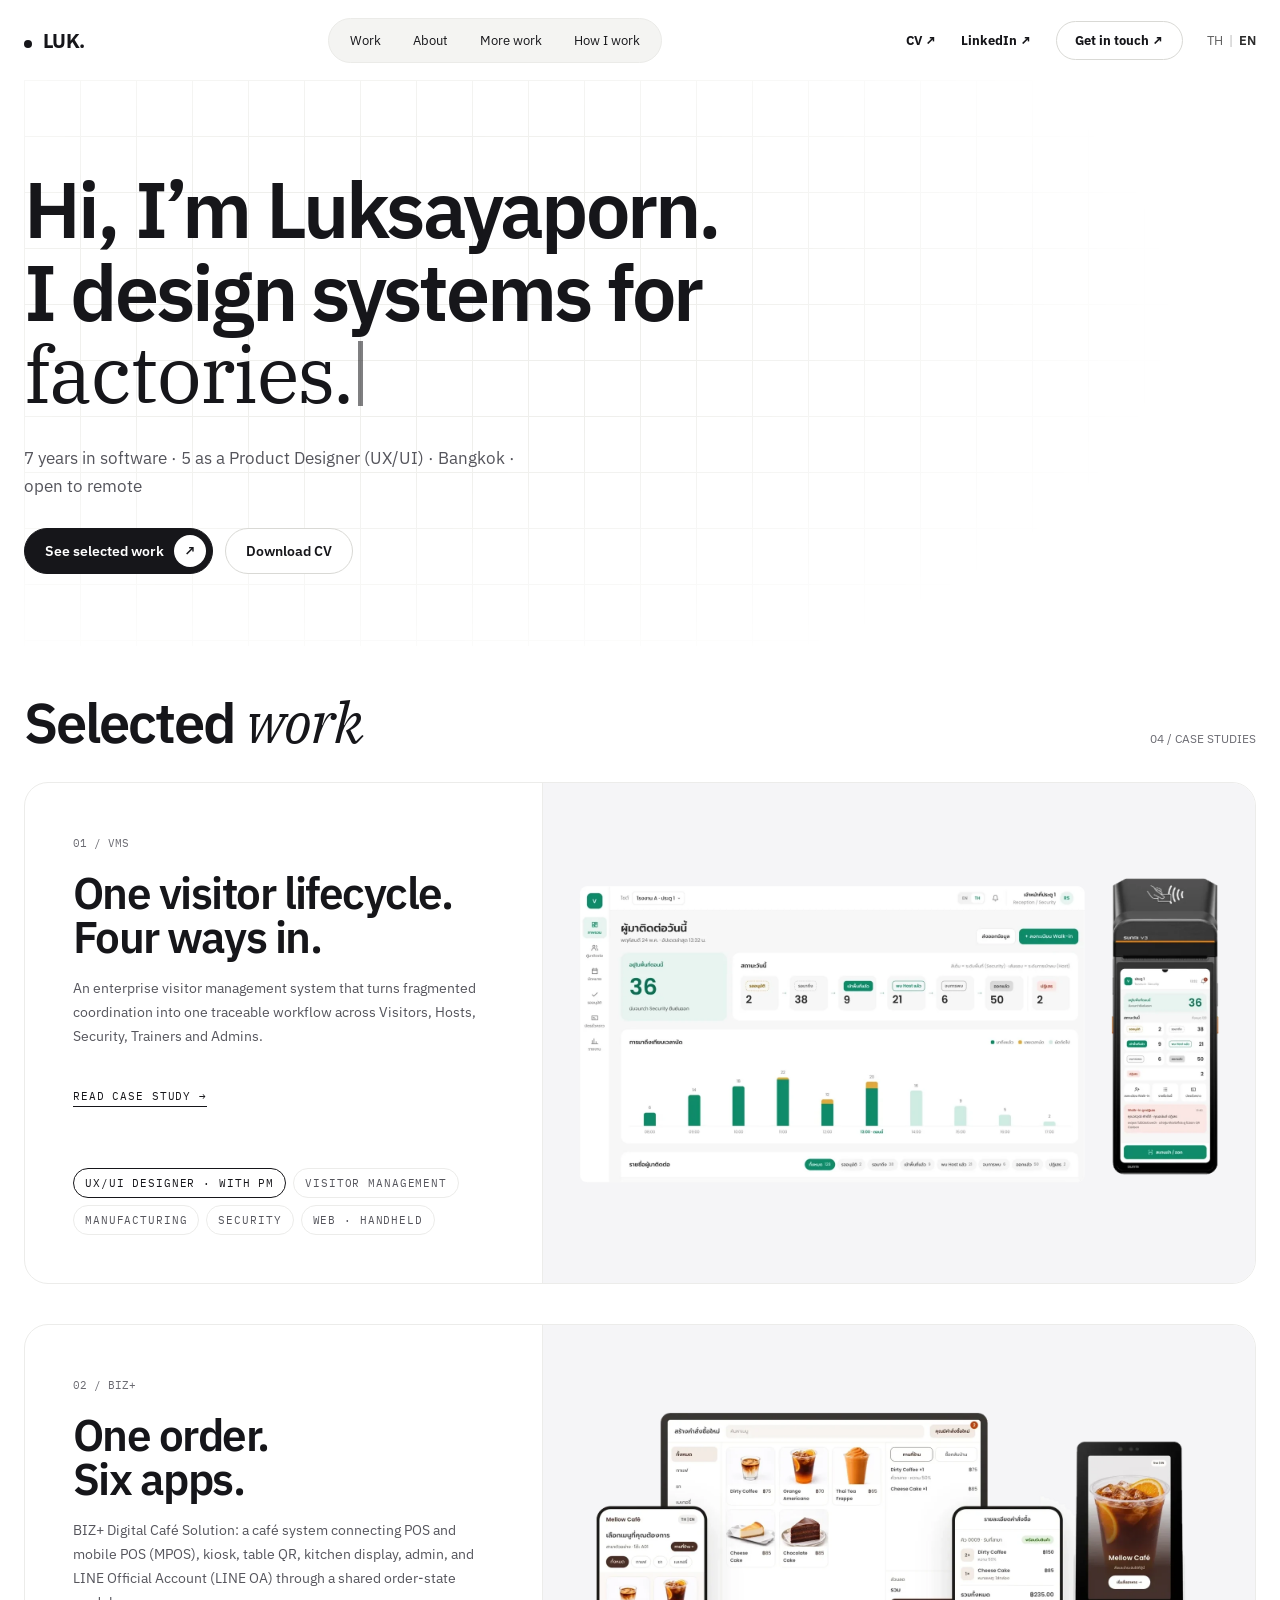
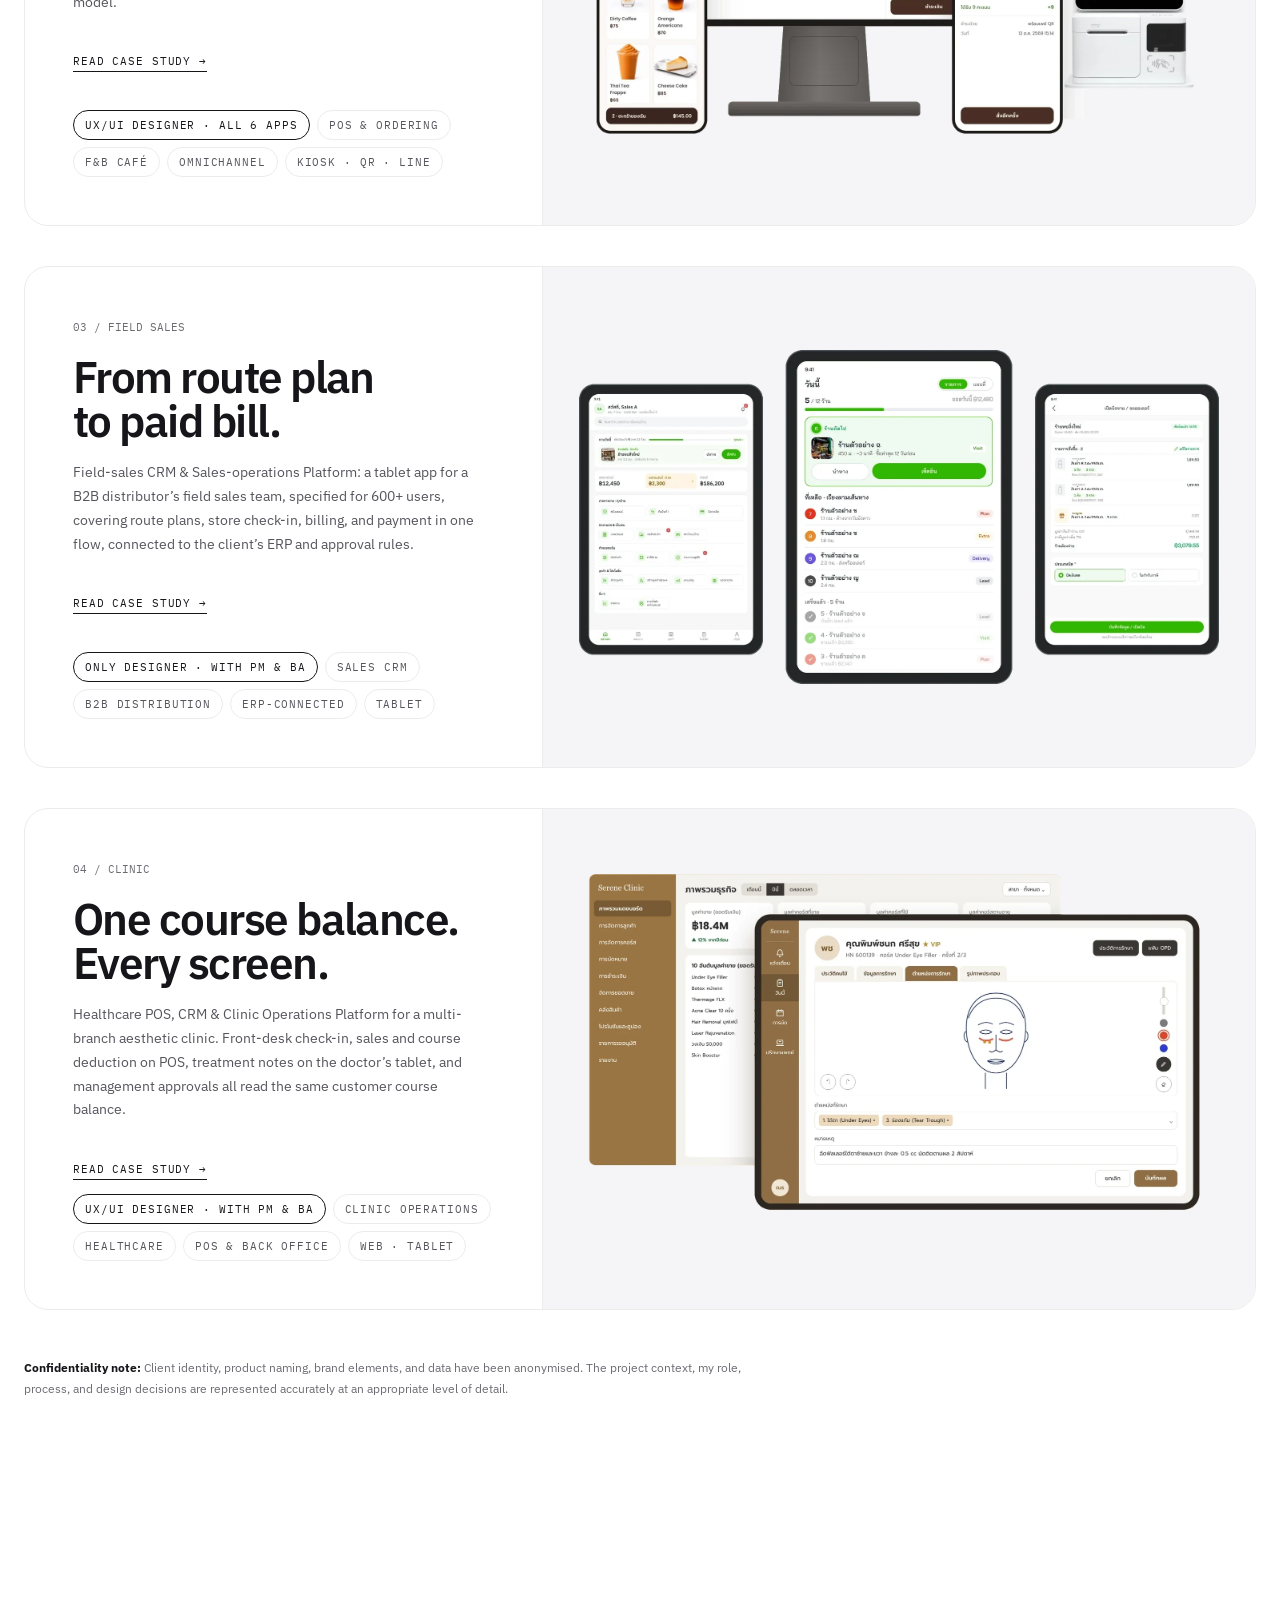
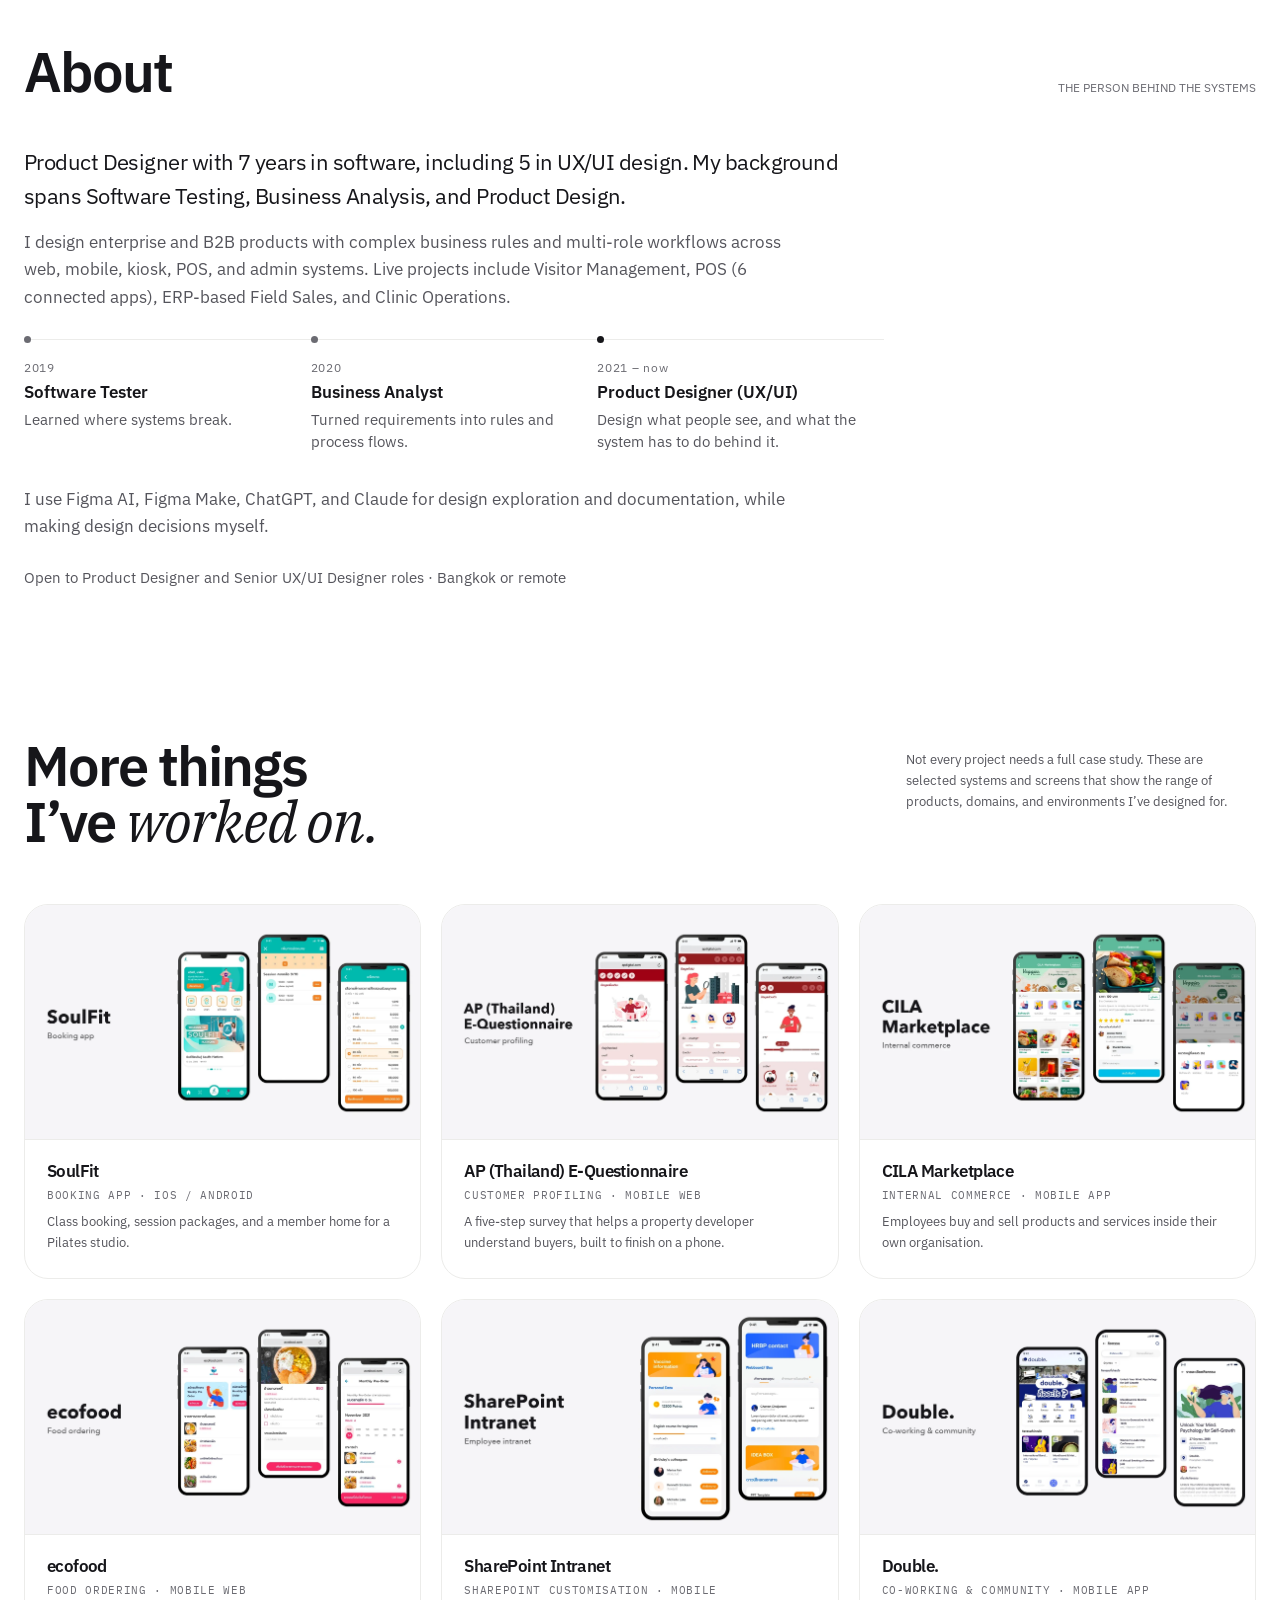
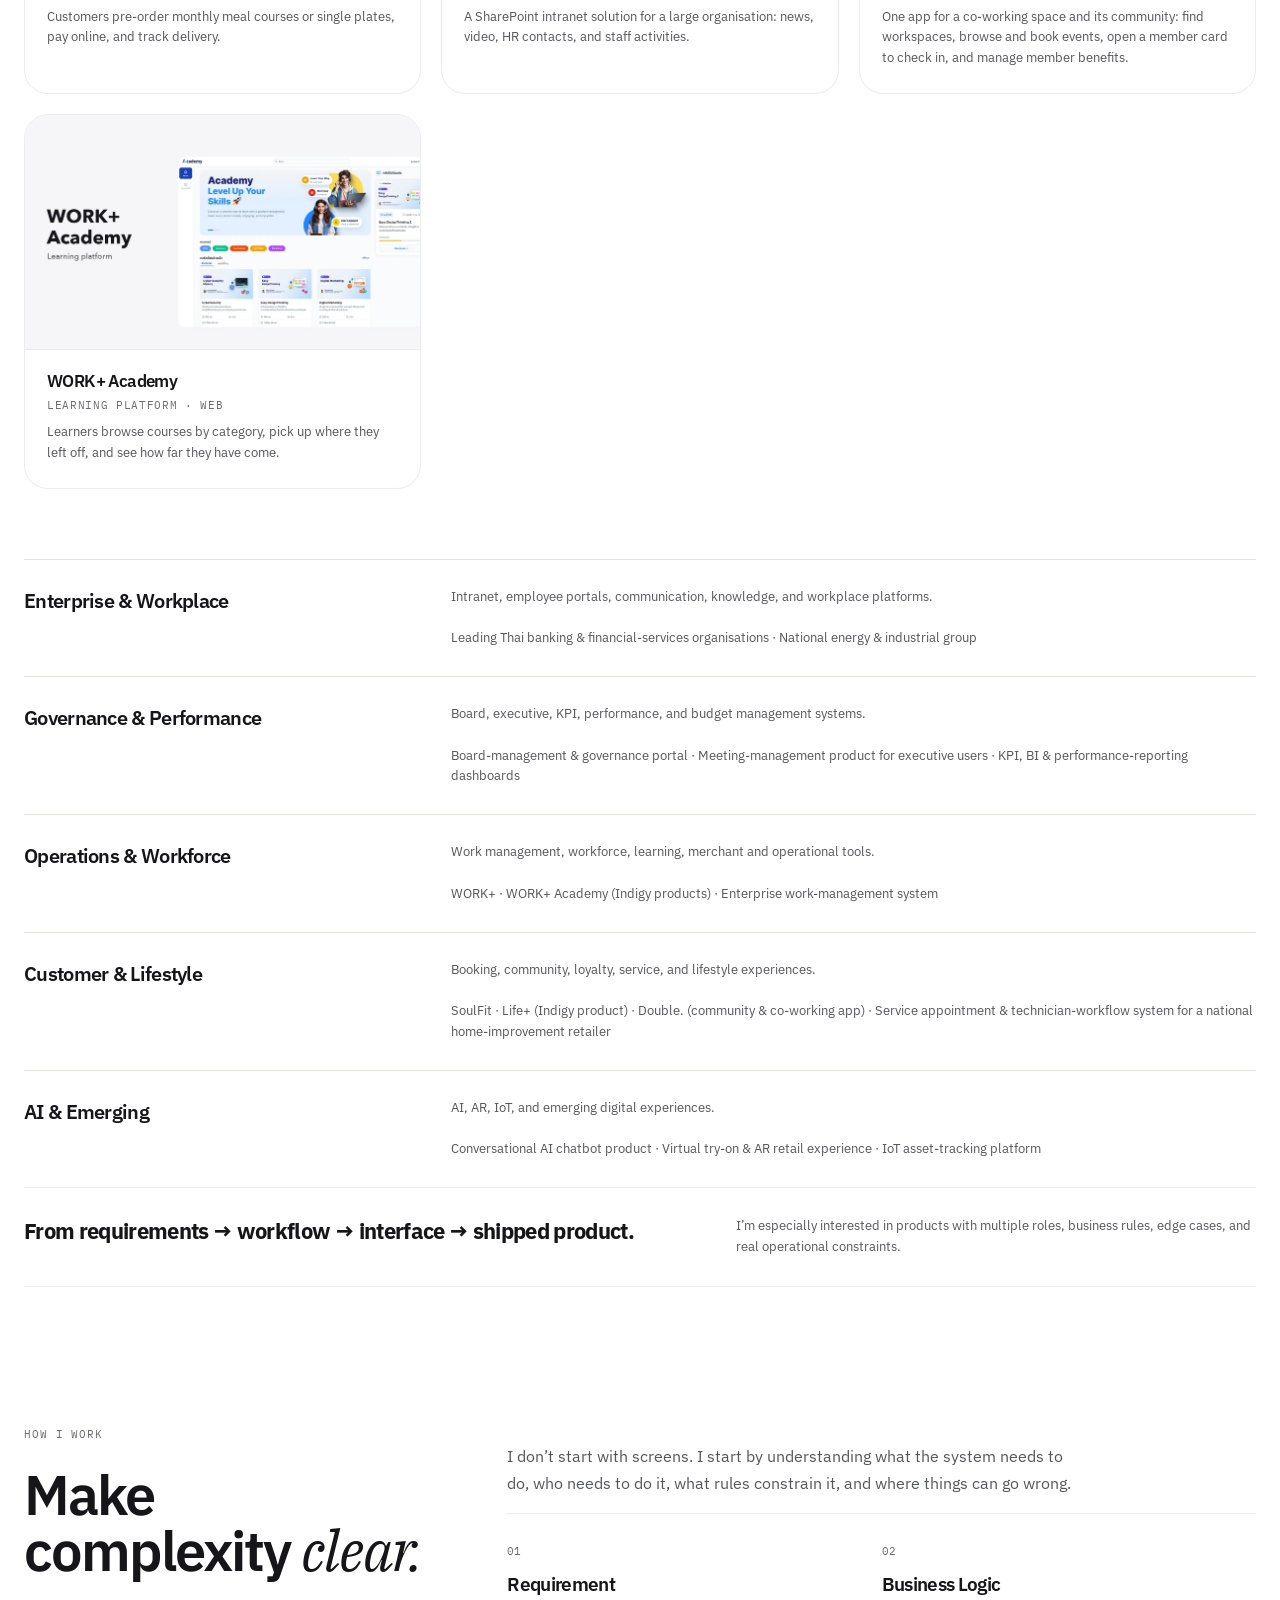
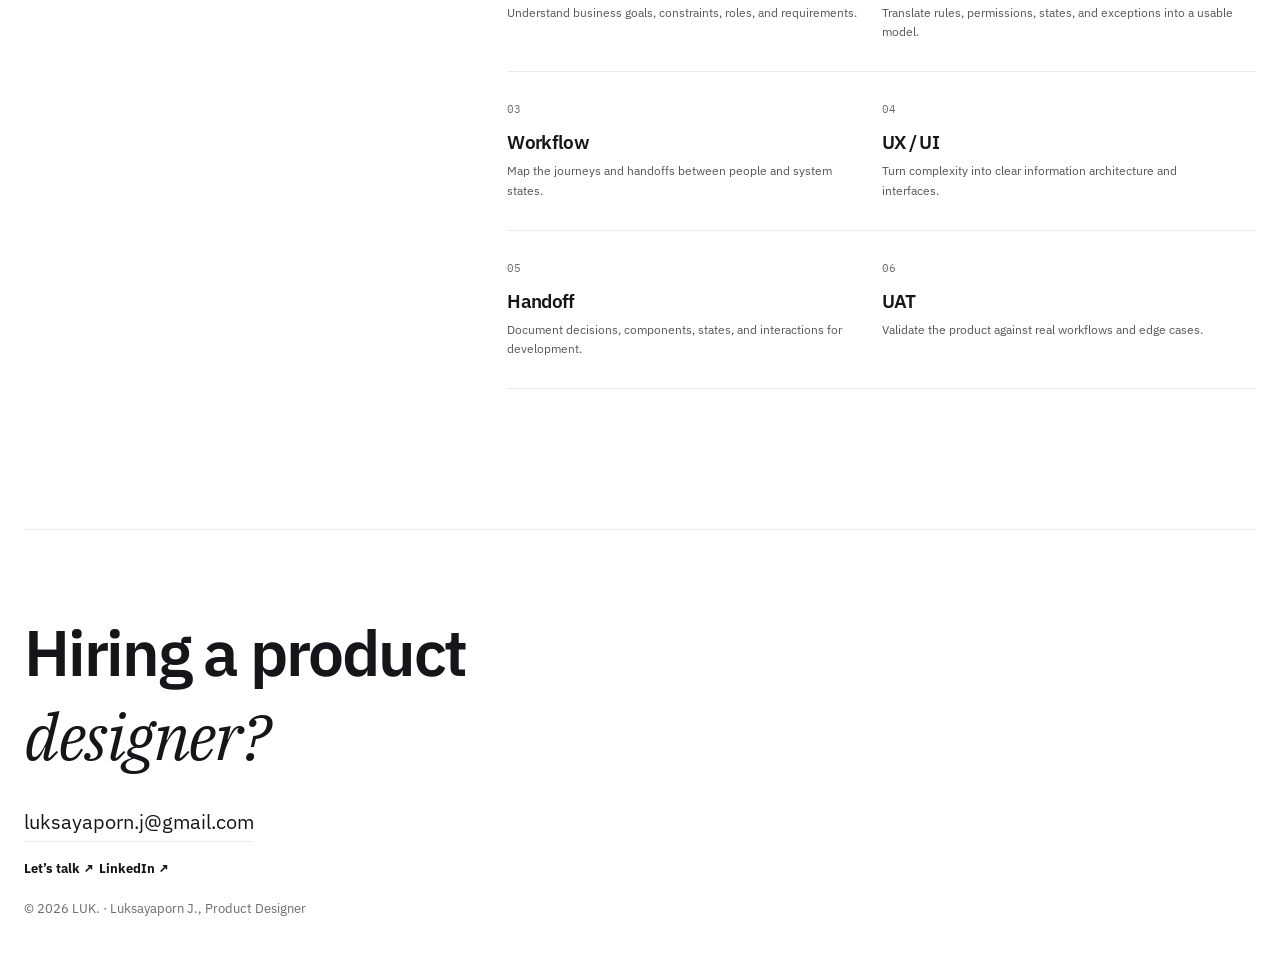
==== index.html @ 3ff3d663 "Deploy" ====
<!doctype html>
<html lang="en">
<head>
<meta charset="utf-8">
<meta name="viewport" content="width=device-width,initial-scale=1">
<title>Luksayaporn J. — Product Designer · LUK.</title>
<meta name="description" content="Product Designer in Bangkok: 7 years in software, 5 of them as a Product Designer (UX/UI). Work includes visitor management, café POS, field sales and clinic systems.">
<meta property="og:type" content="website">
<meta property="og:title" content="Luksayaporn J. — Product Designer · LUK.">
<meta property="og:description" content="Product Designer in Bangkok: 7 years in software, 5 of them as a Product Designer (UX/UI). Work includes visitor management, café POS, field sales and clinic systems.">
<meta property="og:url" content="https://luksayapornj-beep.github.io/">
<meta property="og:image" content="https://luksayapornj-beep.github.io/assets/og/og-card.jpg">
<meta name="twitter:card" content="summary_large_image">
<link rel="image_src" href="assets/og/og-card.jpg">
<link rel="stylesheet" href="https://fonts.googleapis.com/css2?family=IBM+Plex+Sans:wght@400;500;600;700&amp;family=IBM+Plex+Mono:wght@400;500&amp;family=IBM+Plex+Serif:ital,wght@1,400&amp;display=swap">
<link rel="icon" href="favicon.svg" type="image/svg+xml">
<link rel="preconnect" href="https://fonts.googleapis.com">
<link rel="preconnect" href="https://fonts.gstatic.com" crossorigin>
<link href="https://fonts.googleapis.com/css2?family=IBM+Plex+Sans+Thai:wght@400;500;600;700&display=swap" rel="stylesheet">
<style>
*{box-sizing:border-box}html{scroll-behavior:smooth}@media (prefers-reduced-motion:reduce){html{scroll-behavior:auto}}:root{--ink:#16161a;--ink-2:#55555c;--ink-3:#6b6b72;--line:#ececea;--surface:#ffffff;--soft:#f5f5f7;--accent:#16161a}
body{margin:0;background:var(--surface);color:var(--ink);font-family:"IBM Plex Sans","IBM Plex Sans Thai",Arial,sans-serif;-webkit-font-smoothing:antialiased}
html[lang=th] body{font-family:"IBM Plex Sans","IBM Plex Sans Thai",Arial,sans-serif}html[lang=th] h2{line-height:1.22;letter-spacing:-.02em}html[lang=th] .hero h1{font-size:clamp(40px,5.4vw,76px);line-height:1.22;letter-spacing:-.02em}
a{color:inherit;text-decoration:none}.shell{width:min(1240px,calc(100% - 48px));margin:auto}
.nav{height:82px;display:flex;align-items:center;justify-content:space-between;border-bottom:1px solid var(--line)}.brand{font-weight:800;letter-spacing:-.04em;font-size:20px}.brand span{display:inline-block;width:8px;height:8px;background:var(--ink);border-radius:50%;margin-right:7px}
.nav nav{display:flex;gap:30px;font-size:13px}.nav-link{font-size:13px;font-weight:700}
.mono,.eyebrow,.tag,.label{font:11px "IBM Plex Mono",monospace;text-transform:uppercase;letter-spacing:.08em}
.hero{padding:110px 0 95px;display:grid;grid-template-columns:1.2fr .8fr;gap:70px}.eyebrow{margin:0 0 25px;color:var(--ink-3)}.hero h1{font-size:clamp(52px,7vw,96px);line-height:.94;letter-spacing:-.07em;margin:0;max-width:900px}.hero h1 em{font-style:normal;color:#a3a3a8}.hero p{font-size:18px;line-height:1.65;max-width:610px;margin:35px 0 0;color:var(--ink-2)}.hero-side{align-self:end;border-left:1px solid var(--line);padding-left:28px}.hero-side b{display:block;font-size:15px;margin-bottom:8px}.hero-side p{font-size:13px;margin:0;color:var(--ink-2)}.statement{padding:28px 0;border-top:1px solid var(--line);border-bottom:1px solid var(--line);display:flex;justify-content:space-between;gap:30px}.statement strong{font-size:22px;letter-spacing:-.03em}.statement span{max-width:520px;color:var(--ink-2);font-size:13px;line-height:1.6}
.section{padding:110px 0}.section-head{display:flex;justify-content:space-between;align-items:baseline;margin-bottom:38px}.section-head h2{font-size:40px;letter-spacing:-.05em;margin:0}.section-head p{color:var(--ink-3);font-size:12px}
.cases{display:grid;gap:40px}.case{display:grid;grid-template-columns:42% 58%;min-height:500px;background:var(--surface);color:var(--ink);border:1px solid var(--line);border-radius:24px;overflow:hidden;transition:transform .25s,box-shadow .25s}.case-copy{padding:48px;display:flex;flex-direction:column;justify-content:space-between}.case-num{font:11px "IBM Plex Mono",monospace;color:var(--ink-3)}.case h3{font-size:44px;line-height:1;letter-spacing:-.06em;margin:20px 0 18px}.case-desc{font-size:14px;line-height:1.7;color:var(--ink-2);max-width:410px}.tags{display:flex;gap:7px;flex-wrap:wrap}.tag{border:1px solid var(--line);border-radius:999px;padding:7px 11px;color:var(--ink-2)}.case-visual{min-height:500px;padding:36px;display:flex;align-items:center;justify-content:center;background:var(--soft);border-left:1px solid var(--line)}
.more{background:var(--surface);color:var(--ink);padding:110px 0 0;margin-top:0;border-radius:0}.more-intro{display:flex;justify-content:space-between;gap:40px;margin-bottom:55px}.more h2{font-size:50px;line-height:1;letter-spacing:-.06em;margin:0;max-width:600px}.more-intro p{max-width:350px;color:var(--ink-2);line-height:1.6;font-size:13px}.system{border-top:1px solid #e4e4e1;padding:27px 0;display:grid;grid-template-columns:1fr 2fr;gap:25px;align-items:start}.system h3{margin:0;font-size:20px}.system p{margin:0;color:var(--ink-2);font-size:13px;line-height:1.6}
.gallery{display:grid;grid-template-columns:repeat(3,minmax(0,1fr));gap:20px;margin:0 0 70px}.g-tile{margin:0;background:var(--surface);border:1px solid var(--line);border-radius:24px;overflow:hidden;display:flex;flex-direction:column}.g-shot{aspect-ratio:1600/947}.g-shot img{display:block;width:100%;height:100%;object-fit:cover}.g-tile figcaption{padding:20px 22px 24px;border-top:1px solid var(--line)}.g-tile h3{margin:0;font-size:17px;letter-spacing:-.02em}.g-meta{display:block;margin-top:6px;font:11px "IBM Plex Mono",monospace;text-transform:uppercase;letter-spacing:.06em;color:var(--ink-3)}.g-tile p{margin:10px 0 0;font-size:13px;line-height:1.6;color:var(--ink-2)}
.process{display:grid;grid-template-columns:minmax(0,35fr) minmax(0,65fr);gap:80px}.process h2{font-size:50px;line-height:1;letter-spacing:-.06em;margin:0}.process-copy p{color:var(--ink-2);line-height:1.7;max-width:580px}.steps{display:grid;grid-template-columns:repeat(2,1fr);gap:0;border-top:1px solid var(--line)}.step{padding:25px 20px 30px 0;border-bottom:1px solid var(--line)}.step b{font:11px "IBM Plex Mono",monospace;color:var(--ink-3)}.step h3{font-size:19px;margin:13px 0 7px}.step p{font-size:12px;color:var(--ink-2);line-height:1.6;margin:0}
.nav-actions{display:flex;gap:24px}a.case:hover{transform:translateY(-4px);box-shadow:0 24px 60px rgba(20,20,30,.08)}.case-cta{display:inline-block;margin-top:26px;font:11px "IBM Plex Mono",monospace;text-transform:uppercase;letter-spacing:.08em;border-bottom:1px solid currentColor;padding-bottom:3px}.case-soon{display:inline-block;margin-top:26px;font:11px "IBM Plex Mono",monospace;text-transform:uppercase;letter-spacing:.08em;color:var(--ink-3)}
.case-visual .hero-img{display:block;width:100%;height:auto}
.cs-note{margin:48px 0 0;max-width:760px;font-size:12px;line-height:1.7;color:var(--ink-3)}.cs-note b{color:var(--ink)}
.nav{border-bottom:0;height:80px}
.nav nav{gap:0;background:#f4f4f2;border:1px solid #ebebe8;border-radius:999px;padding:5px}
.nav nav a{padding:8px 16px;border-radius:999px}
.nav nav a:hover{background:#fff}
.nav-actions{align-items:center}
.nav-actions a[href^=mailto]{border:1px solid #d9d9d5;border-radius:999px;padding:10px 18px}
.hero-cta{display:flex;gap:12px;flex-wrap:wrap;margin-top:40px}
.pill{display:inline-flex;align-items:center;gap:10px;border:1px solid #d9d9d5;border-radius:999px;padding:12px 20px;font-size:14px;font-weight:600;background:#fff}
.pill--dark{background:var(--ink);color:#fff;border-color:var(--ink);padding:6px 6px 6px 20px}
.pill--dark span{display:inline-grid;place-items:center;width:32px;height:32px;border-radius:50%;background:#fff;color:var(--ink)}
.section-head h2,.more h2,.process h2{font-size:56px;letter-spacing:-.045em;font-weight:600}
.section{padding:140px 0}
.footer h2{font-size:80px;letter-spacing:-.045em;font-weight:600}
body{font-family:"IBM Plex Sans","IBM Plex Sans Thai",Arial,sans-serif}
.mono,.eyebrow,.tag,.label,.case-num,.g-meta,.case-cta{font-family:"IBM Plex Mono",monospace}
h1 em,h2 em{font-family:"IBM Plex Serif",Georgia,serif;font-style:italic;font-weight:400;letter-spacing:-.02em}
h1,h2,h3{letter-spacing:-.035em!important;font-weight:600}
.hero{grid-template-columns:1.25fr .75fr;align-items:end;padding:130px 0 110px;position:relative}
.hero::before{content:"";position:absolute;inset:0;z-index:-1;background-image:linear-gradient(#efefec 1px,transparent 1px),linear-gradient(90deg,#efefec 1px,transparent 1px);background-size:56px 56px;mask-image:radial-gradient(80% 90% at 30% 40%,#000 30%,transparent 80%)}
.hero h1{font-size:clamp(46px,5.8vw,84px);line-height:1.02}
.hero h1 em{color:var(--ink)}
.hero-flow{display:block;background:#fff;border:1px solid var(--line);border-radius:18px;padding:22px 24px;box-shadow:0 20px 50px rgba(20,20,30,.06)}
.hero-flow ol{list-style:none;margin:14px 0 0;padding:0;counter-reset:s}
.hero-flow li{display:grid;grid-template-columns:28px 1fr auto;gap:10px;align-items:center;padding:11px 0;border-top:1px solid #f0f0ee;font-size:14px;font-weight:600}
.hero-flow li::before{counter-increment:s;content:"0" counter(s);font:11px "IBM Plex Mono",monospace;color:var(--ink-3)}
.hero-flow li span{font:400 12px "IBM Plex Sans","IBM Plex Sans Thai",sans-serif;color:var(--ink-3)}
.hero-flow .t{font:11px "IBM Plex Mono",monospace;letter-spacing:.08em;text-transform:uppercase;color:var(--ink-3)}
@media(max-width:800px){.section-head h2,.more h2,.process h2{font-size:38px}.hero{display:block}.hero-flow{margin-top:40px}}
html[lang=th] h1 em,html[lang=th] h2 em{font-family:inherit;font-style:normal;font-weight:inherit;color:var(--ink-3)}

/* first fold shows work · one accent colour · a stronger process card */
.hero{display:block;padding:88px 0 72px}.hero h1{font-size:clamp(46px,6.2vw,92px);line-height:1.04;max-width:1100px}.hero p{margin-top:24px}.hero-cta{margin-top:28px}#work{padding-top:40px}#work .section-head{margin-bottom:24px}
.brand span{background:var(--accent)}
.pill--dark{background:var(--accent);border-color:var(--accent)}.pill--dark span{color:var(--accent)}.pill--dark:hover{filter:brightness(.88)}
.hero-flow{padding:26px 28px}.hero-flow ol{position:relative}.hero-flow ol::before{content:"";position:absolute;left:12px;top:28px;bottom:28px;width:1px;background:rgba(22,22,26,.25)}
.hero-flow li{grid-template-columns:26px 1fr auto;gap:14px;font-size:15px;padding:12px 0;border-top:0}
.hero-flow li::before{position:relative;display:grid;place-items:center;width:25px;height:25px;border-radius:50%;background:#fff;border:1px solid rgba(22,22,26,.45);color:var(--accent);font-size:10px}
.hero-flow li span{font-size:13px}

.sr-only{position:absolute;width:1px;height:1px;overflow:hidden;clip:rect(0 0 0 0);white-space:nowrap}
#about{padding:96px 0 40px}.rot{display:block}.rot span::after{content:"";display:inline-block;width:.055em;height:.82em;margin-left:.08em;vertical-align:-.04em;background:currentColor;opacity:.55;animation:caret 1.05s steps(1) infinite}@keyframes caret{50%{opacity:0}}@media(prefers-reduced-motion:reduce){.rot span::after{display:none}}
.hero .hero-line{margin-top:28px;font-size:17px;color:var(--ink-2)}
html[lang=th] .hero h1{line-height:1.25}html[lang=th] .hero h1 em{color:var(--ink-2)}
html[lang=th] .hero-flow .t{font:500 12px "IBM Plex Sans Thai",sans-serif;letter-spacing:0}
.footer{padding:80px 0 45px;border-top:1px solid var(--line)}.footer h2{font-size:64px;letter-spacing:-.06em;margin:0 0 30px}.footer small{color:var(--ink-3)}
@media(max-width:1000px){.gallery{grid-template-columns:repeat(2,minmax(0,1fr))}}
@media(max-width:800px){.gallery{grid-template-columns:1fr}.shell{width:min(100% - 28px,1240px)}.nav nav{display:none}.hero{grid-template-columns:1fr;padding:70px 0}.statement,.process{display:block}.statement span{display:block;margin-top:15px}.case{grid-template-columns:1fr}.case-visual{min-height:360px}.case-copy{min-height:360px}.more{padding:60px 0 0;border-radius:0}.case-copy{padding:32px 26px;min-height:0;gap:28px}.case-visual{padding:22px;min-height:0;border-left:0;border-top:1px solid var(--line)}.more-intro,.system{display:block}.system p{margin:10px 0}.process h2{margin-bottom:40px}.steps{grid-template-columns:1fr}.footer h2{font-size:44px}}
html[lang=th] h1,html[lang=th] h2,html[lang=th] h3{letter-spacing:0!important}
@media (max-width:640px){.nav-li,.nav-cv{display:none}.nav-actions{gap:14px}.brand,.nav-link{white-space:nowrap}.brand{font-size:15px}.tag--role{border-radius:14px}}
.tag--role{color:var(--ink);border-color:var(--ink)}
@media(max-width:480px){html[lang=th] .hero h1{font-size:36px}}
@media(max-width:640px){.case-num,.case-cta,.eyebrow{font-size:12px}.case h3{font-size:38px}html[lang=th] .case h3{font-size:34px;line-height:1.3}}html[lang=th] .tag,html[lang=th] .case-cta,html[lang=th] .g-meta,html[lang=th] .eyebrow,html[lang=th] .mono,html[lang=th] .label{letter-spacing:.02em;font-family:"IBM Plex Mono","IBM Plex Sans Thai",monospace}@media(max-width:640px){.footer .nav-link{display:inline-block;padding:12px 0;margin-right:18px}[data-lang]{padding:12px 4px!important;margin:-12px 0!important}.brand{padding:10px 0}}
.footer-mail{margin:0 0 22px;font-size:20px}.footer-mail a{border-bottom:1px solid var(--line);padding:6px 0;user-select:all;-webkit-user-select:all}
.about-body{max-width:860px}.about-lead{font-size:22px;line-height:1.55;letter-spacing:-.025em;margin:0 0 16px;color:var(--ink)}.path{list-style:none;margin:0 0 32px;padding:0;display:grid;grid-template-columns:repeat(3,minmax(0,1fr));gap:0;border-top:1px solid var(--line)}.path li{display:flex;flex-direction:column;gap:6px;padding:20px 20px 0 0;position:relative}.path li::before{content:"";position:absolute;top:-4px;left:0;width:7px;height:7px;border-radius:50%;background:var(--ink-3)}.path li:last-child::before{background:var(--ink)}.path-when{font-size:12px;letter-spacing:.06em;color:var(--ink-3)}.path b{font-size:17px;font-weight:600;color:var(--ink)}.path li>span:last-child{font-size:15px;line-height:1.5;color:var(--ink-2)}.about-text{margin:0 0 28px;font-size:17px;line-height:1.6;color:var(--ink-2);max-width:780px}.about-open{margin:0;font-size:15px;color:var(--ink-2)}@media(max-width:640px){.about-lead{font-size:19px}.path{grid-template-columns:1fr;border-top:0;border-left:1px solid var(--line);margin-left:3px}.path li{padding:0 0 22px 20px}.path li::before{top:6px;left:-4px}}
</style>
</head>
<body>
<header class="nav shell">
<a class="brand" href="#top"><span></span> LUK.</a>
<nav><a href="#work">Work</a><a href="#about">About</a><a href="#systems">More work</a><a href="#approach">How I work</a></nav>
<div class="nav-actions"><a class="nav-link nav-cv" href="Luksayaporn_J_ProductDesigner_CV.pdf" target="_blank" rel="noopener">CV ↗︎</a><a class="nav-link nav-li" href="https://www.linkedin.com/in/luksayaporn" target="_blank" rel="noopener">LinkedIn ↗︎</a><a class="nav-link" href="mailto:luksayaporn.j@gmail.com">Get in touch ↗︎</a><span style="display:inline-flex;gap:6px;align-items:center;flex:none;font-size:13px;color:#2B2B2B" role="group" aria-label="Language"><button type="button" data-lang="th" style="all:unset;cursor:pointer">TH</button><span style="opacity:.35">|</span><button type="button" data-lang="en" style="all:unset;cursor:pointer">EN</button></span></div>
</header>

<main id="top">
<section class="hero shell">
<div>
<h1>Hi, I’m Luksayaporn.<br>I design systems for <em class="rot" data-i18n-skip aria-hidden="true" data-en="factories.|cafés.|clinics.|field sales teams.|property buyers.|Pilates studios." data-th="โรงงาน|ร้านกาแฟ|คลินิก|ทีมขาย|คนซื้อบ้าน|สตูดิโอพิลาทิส"><span>factories.</span></em><span class="sr-only">factories, cafés, clinics, field sales teams, property buyers and Pilates studios.</span></h1>
<p class="hero-line">7 years in software · 5&nbsp;as&nbsp;a&nbsp;Product&nbsp;Designer&nbsp;(UX/UI) · Bangkok · open&nbsp;to&nbsp;remote</p>
<div class="hero-cta"><a class="pill pill--dark" href="#work">See selected work <span>↗︎</span></a><a class="pill" href="Luksayaporn_J_ProductDesigner_CV.pdf" target="_blank" rel="noopener">Download CV</a></div>
</div>
</section>


<section class="section shell" id="work">
<div class="section-head"><h2>Selected <em>work</em></h2><p>04 / CASE STUDIES</p></div>
<div class="cases">

<a class="case" href="vms.html">
<div class="case-copy"><div><span class="case-num">01 / VMS</span><h3>One visitor lifecycle.<br>Four ways in.</h3><p class="case-desc">An enterprise visitor management system that turns fragmented coordination into one traceable workflow across Visitors, Hosts, Security, Trainers and Admins.</p><span class="case-cta">Read case study →</span></div><div class="tags"><span class="tag tag--role">UX/UI Designer · with PM</span><span class="tag">Visitor Management</span><span class="tag">Manufacturing</span><span class="tag">Security</span><span class="tag">Web · Handheld</span></div></div>
<div class="case-visual"><img class="hero-img" src="assets/landing/vms-hero.webp" alt="Visitor dashboard on desktop with the gate security handheld" width="1600" height="776" loading="lazy"></div>
</a>

<a class="case" href="bizplus.html">
<div class="case-copy"><div><span class="case-num">02 / BIZ+</span><h3>One order.<br>Six apps.</h3><p class="case-desc">BIZ+ Digital Café Solution: a café system connecting POS and mobile POS (MPOS), kiosk, table QR, kitchen display, admin, and LINE Official Account (LINE OA) through a shared order-state model.</p><span class="case-cta">Read case study →</span></div><div class="tags"><span class="tag tag--role">UX/UI Designer · all 6 apps</span><span class="tag">POS &amp; Ordering</span><span class="tag">F&amp;B Café</span><span class="tag">Omnichannel</span><span class="tag">Kiosk · QR · LINE</span></div></div>
<div class="case-visual"><img class="hero-img" src="assets/landing/biz-hero.webp" alt="Café ordering on POS, table QR, LINE order detail, and kiosk" width="1600" height="874" loading="lazy"></div>
</a>

<a class="case" href="field-sales.html">
<div class="case-copy"><div><span class="case-num">03 / FIELD SALES</span><h3>From route plan<br>to paid bill.</h3><p class="case-desc">Field-sales CRM &amp; Sales-operations Platform: a tablet app for a B2B distributor’s field sales team, specified for 600+ users, covering route plans, store check-in, billing, and payment in one flow, connected to the client’s ERP and approval rules.</p><span class="case-cta">Read case study →</span></div><div class="tags"><span class="tag tag--role">Only designer · with PM &amp; BA</span><span class="tag">Sales CRM</span><span class="tag">B2B Distribution</span><span class="tag">ERP-connected</span><span class="tag">Tablet</span></div></div>
<div class="case-visual"><img class="hero-img" src="assets/landing/fs-hero.webp" alt="Field sales home, route plan, and billing on tablet" width="1600" height="833" loading="lazy"></div>
</a>

<a class="case" href="clinic.html">
<div class="case-copy"><div><span class="case-num">04 / CLINIC</span><h3>One course balance.<br>Every screen.</h3><p class="case-desc">Healthcare POS, CRM &amp; Clinic Operations Platform for a multi-branch aesthetic clinic. Front-desk check-in, sales and course deduction on POS, treatment notes on the doctor’s tablet, and management approvals all read the same customer course balance.</p><span class="case-cta">Read case study →</span></div><div class="tags"><span class="tag tag--role">UX/UI Designer · with PM &amp; BA</span><span class="tag">Clinic Operations</span><span class="tag">Healthcare</span><span class="tag">POS &amp; Back office</span><span class="tag">Web · Tablet</span></div></div>
<div class="case-visual"><img class="hero-img" src="assets/landing/clinic-hero.webp" alt="Clinic business dashboard on desktop with the doctor’s treatment-notes tablet" width="1600" height="927" loading="lazy"></div>
</a>
</div>
<p class="cs-note"><b>Confidentiality note:</b> Client identity, product naming, brand elements, and data have been anonymised. The project context, my role, process, and design decisions are represented accurately at an appropriate level of detail.</p>
</section>

<section class="section shell" id="about">
<div class="section-head"><h2>About</h2><p>THE PERSON BEHIND THE SYSTEMS</p></div>
<div class="about-body">
<p class="about-lead">Product Designer with 7 years in software, including 5 in UX/UI design. My background spans Software Testing, Business Analysis, and Product Design.</p>
<p class="about-text">I design enterprise and B2B products with complex business rules and multi-role workflows across web, mobile, kiosk, POS, and admin systems. Live projects include Visitor Management, POS (6 connected apps), ERP-based Field Sales, and Clinic Operations.</p>
<ol class="path">
<li><span class="path-when">2019</span><b>Software Tester</b><span>Learned where systems break.</span></li>
<li><span class="path-when">2020</span><b>Business Analyst</b><span>Turned requirements into rules and process flows.</span></li>
<li><span class="path-when">2021 – now</span><b>Product Designer (UX/UI)</b><span>Design what people see, and what the system has to do behind it.</span></li>
</ol>
<p class="about-text">I use Figma AI, Figma Make, ChatGPT, and Claude for design exploration and documentation, while making design decisions myself.</p>
<p class="about-open">Open to Product Designer and Senior UX/UI Designer roles · Bangkok or remote</p>
</div>
</section>
<section class="more shell" id="systems">
<div class="more-intro"><h2>More things<br>I’ve <em>worked on.</em></h2><p>Not every project needs a full case study. These are selected systems and screens that show the range of products, domains, and environments I’ve designed for.</p></div>
<div class="gallery">
<figure class="g-tile"><div class="g-shot"><img src="assets/landing/gallery/soulfit-cover.webp" alt="SoulFit booking app cover: home, packages, and session booking on mobile" width="1600" height="947" loading="lazy"></div><figcaption><h3>SoulFit</h3><span class="g-meta">Booking app · iOS / Android</span><p>Class booking, session packages, and a member home for a Pilates studio.</p></figcaption></figure>
<figure class="g-tile"><div class="g-shot"><img src="assets/landing/gallery/questionnaire-cover.webp" alt="AP (Thailand) E-Questionnaire cover: questionnaire steps on mobile" width="1600" height="947" loading="lazy"></div><figcaption><h3>AP (Thailand) E-Questionnaire</h3><span class="g-meta">Customer profiling · Mobile web</span><p>A five-step survey that helps a property developer understand buyers, built to finish on a phone.</p></figcaption></figure>
<figure class="g-tile"><div class="g-shot"><img src="assets/landing/gallery/marketplace-cover.webp" alt="CILA Marketplace cover: product list, categories, and product detail on mobile" width="1600" height="947" loading="lazy"></div><figcaption><h3>CILA Marketplace</h3><span class="g-meta">Internal commerce · Mobile app</span><p>Employees buy and sell products and services inside their own organisation.</p></figcaption></figure>
<figure class="g-tile"><div class="g-shot"><img src="assets/landing/gallery/food-cover.webp" alt="ecofood cover: menu and monthly pre-order screens on mobile" width="1600" height="947" loading="lazy"></div><figcaption><h3>ecofood</h3><span class="g-meta">Food ordering · Mobile web</span><p>Customers pre-order monthly meal courses or single plates, pay online, and track delivery.</p></figcaption></figure>
<figure class="g-tile"><div class="g-shot"><img src="assets/landing/gallery/intranet-cover.webp" alt="SharePoint intranet cover: home, news, and video screens on mobile" width="1600" height="947" loading="lazy"></div><figcaption><h3>SharePoint Intranet</h3><span class="g-meta">SharePoint customisation · Mobile</span><p>A SharePoint intranet solution for a large organisation: news, video, HR contacts, and staff activities.</p></figcaption></figure>
<figure class="g-tile"><div class="g-shot"><img src="assets/landing/gallery/double-cover.webp" alt="Double. co-working and community app cover: home, events list, and event detail on mobile" width="1600" height="947" loading="lazy"></div><figcaption><h3>Double.</h3><span class="g-meta">Co-working &amp; community · Mobile app</span><p>One app for a co-working space and its community: find workspaces, browse and book events, open a member card to check in, and manage member benefits.</p></figcaption></figure>
<figure class="g-tile"><div class="g-shot"><img src="assets/landing/gallery/academy-cover.webp" alt="WORK+ Academy learning platform cover: learner home with categories, recommended courses, and continue learning on desktop" width="1600" height="947" loading="lazy"></div><figcaption><h3>WORK+ Academy</h3><span class="g-meta">Learning platform · Web</span><p>Learners browse courses by category, pick up where they left off, and see how far they have come.</p></figcaption></figure>
</div>
<div class="system"><h3>Enterprise & Workplace</h3><p>Intranet, employee portals, communication, knowledge, and workplace platforms.<br><br>Leading Thai banking &amp; financial-services organisations · National energy &amp; industrial group</p></div>
<div class="system"><h3>Governance & Performance</h3><p>Board, executive, KPI, performance, and budget management systems.<br><br>Board-management &amp; governance portal · Meeting-management product for executive users · KPI, BI &amp; performance-reporting dashboards</p></div>
<div class="system"><h3>Operations & Workforce</h3><p>Work management, workforce, learning, merchant and operational tools.<br><br>WORK+ · WORK+ Academy (Indigy products) · Enterprise work-management system</p></div>
<div class="system"><h3>Customer & Lifestyle</h3><p>Booking, community, loyalty, service, and lifestyle experiences.<br><br>SoulFit · Life+ (Indigy product) · Double. (community &amp; co-working app) · Service appointment &amp; technician-workflow system for a national home-improvement retailer</p></div>
<div class="system"><h3>AI & Emerging</h3><p>AI, AR, IoT, and emerging digital experiences.<br><br>Conversational AI chatbot product · Virtual try-on &amp; AR retail experience · IoT asset-tracking platform</p></div>
</section>

<div class="statement shell">
<strong>From requirements → workflow → interface → shipped product.</strong>
<span>I’m especially interested in products with multiple roles, business rules, edge cases, and real operational constraints.</span>
</div>
<section class="section shell" id="approach">
<div class="process">
<div><p class="eyebrow">HOW I WORK</p><h2>Make complexity <em>clear.</em></h2></div>
<div class="process-copy"><p>I don’t start with screens. I start by understanding what the system needs to do, who needs to do it, what rules constrain it, and where things can go wrong.</p>
<div class="steps">
<div class="step"><b>01</b><h3>Requirement</h3><p>Understand business goals, constraints, roles, and requirements.</p></div>
<div class="step"><b>02</b><h3>Business Logic</h3><p>Translate rules, permissions, states, and exceptions into a usable model.</p></div>
<div class="step"><b>03</b><h3>Workflow</h3><p>Map the journeys and handoffs between people and system states.</p></div>
<div class="step"><b>04</b><h3>UX / UI</h3><p>Turn complexity into clear information architecture and interfaces.</p></div>
<div class="step"><b>05</b><h3>Handoff</h3><p>Document decisions, components, states, and interactions for development.</p></div>
<div class="step"><b>06</b><h3>UAT</h3><p>Validate the product against real workflows and edge cases.</p></div>
</div></div>
</div>
</section>

</main>

<footer class="footer shell">
<h2>Hiring a product<br><em>designer?</em></h2>
<p class="footer-mail"><a href="mailto:luksayaporn.j@gmail.com">luksayaporn.j@gmail.com</a></p>
<a class="nav-link" href="mailto:luksayaporn.j@gmail.com">Let’s talk ↗︎</a> <a class="nav-link" href="https://www.linkedin.com/in/luksayaporn" target="_blank" rel="noopener">LinkedIn ↗︎</a>
<br><br><small>© 2026 LUK. · Luksayaporn J., Product Designer</small>
</footer>
<script src="i18n/landing.js"></script>
<script src="js/i18n.js"></script>
<script>
(() => {
  // Typewriter for the hero word. The line keeps the height of the tallest word so the page never jumps.
  const el = document.querySelector('.rot'); if (!el) return;
  const span = el.firstElementChild;
  const lang = () => document.documentElement.lang === 'th' ? 'th' : 'en';
  const words = () => el.dataset[lang()].split('|');
  const seg = typeof Intl !== 'undefined' && Intl.Segmenter ? new Intl.Segmenter(lang()) : null;
  const chars = w => seg ? [...seg.segment(w)].map(s => s.segment) : Array.from(w);
  const reserve = () => {
    el.style.minHeight = ''; const keep = span.textContent; let max = 0;
    for (const w of words()) { span.textContent = w; max = Math.max(max, el.offsetHeight); }
    span.textContent = keep; el.style.minHeight = max + 'px';
  };
  let i = 0, run = 0;
  const wait = ms => new Promise(r => setTimeout(r, ms));
  const loop = async id => {
    while (id === run) {
      const c = chars(words()[i % words().length]);
      for (let n = 1; n <= c.length && id === run; n++) { span.textContent = c.slice(0, n).join(''); await wait(85); }
      await wait(2200);
      for (let n = c.length - 1; n >= 0 && id === run; n--) { span.textContent = c.slice(0, n).join(''); await wait(40); }
      await wait(380); i++;
    }
  };
  const start = () => {
    run++; i = 0; reserve();
    if (matchMedia('(prefers-reduced-motion: reduce)').matches) { span.textContent = words()[0]; return; }
    loop(run);
  };
  new MutationObserver(start).observe(document.documentElement, { attributes: true, attributeFilter: ['lang'] });
  let t; addEventListener('resize', () => { clearTimeout(t); t = setTimeout(reserve, 150); });
  start();
})();
</script>
</body>
</html>
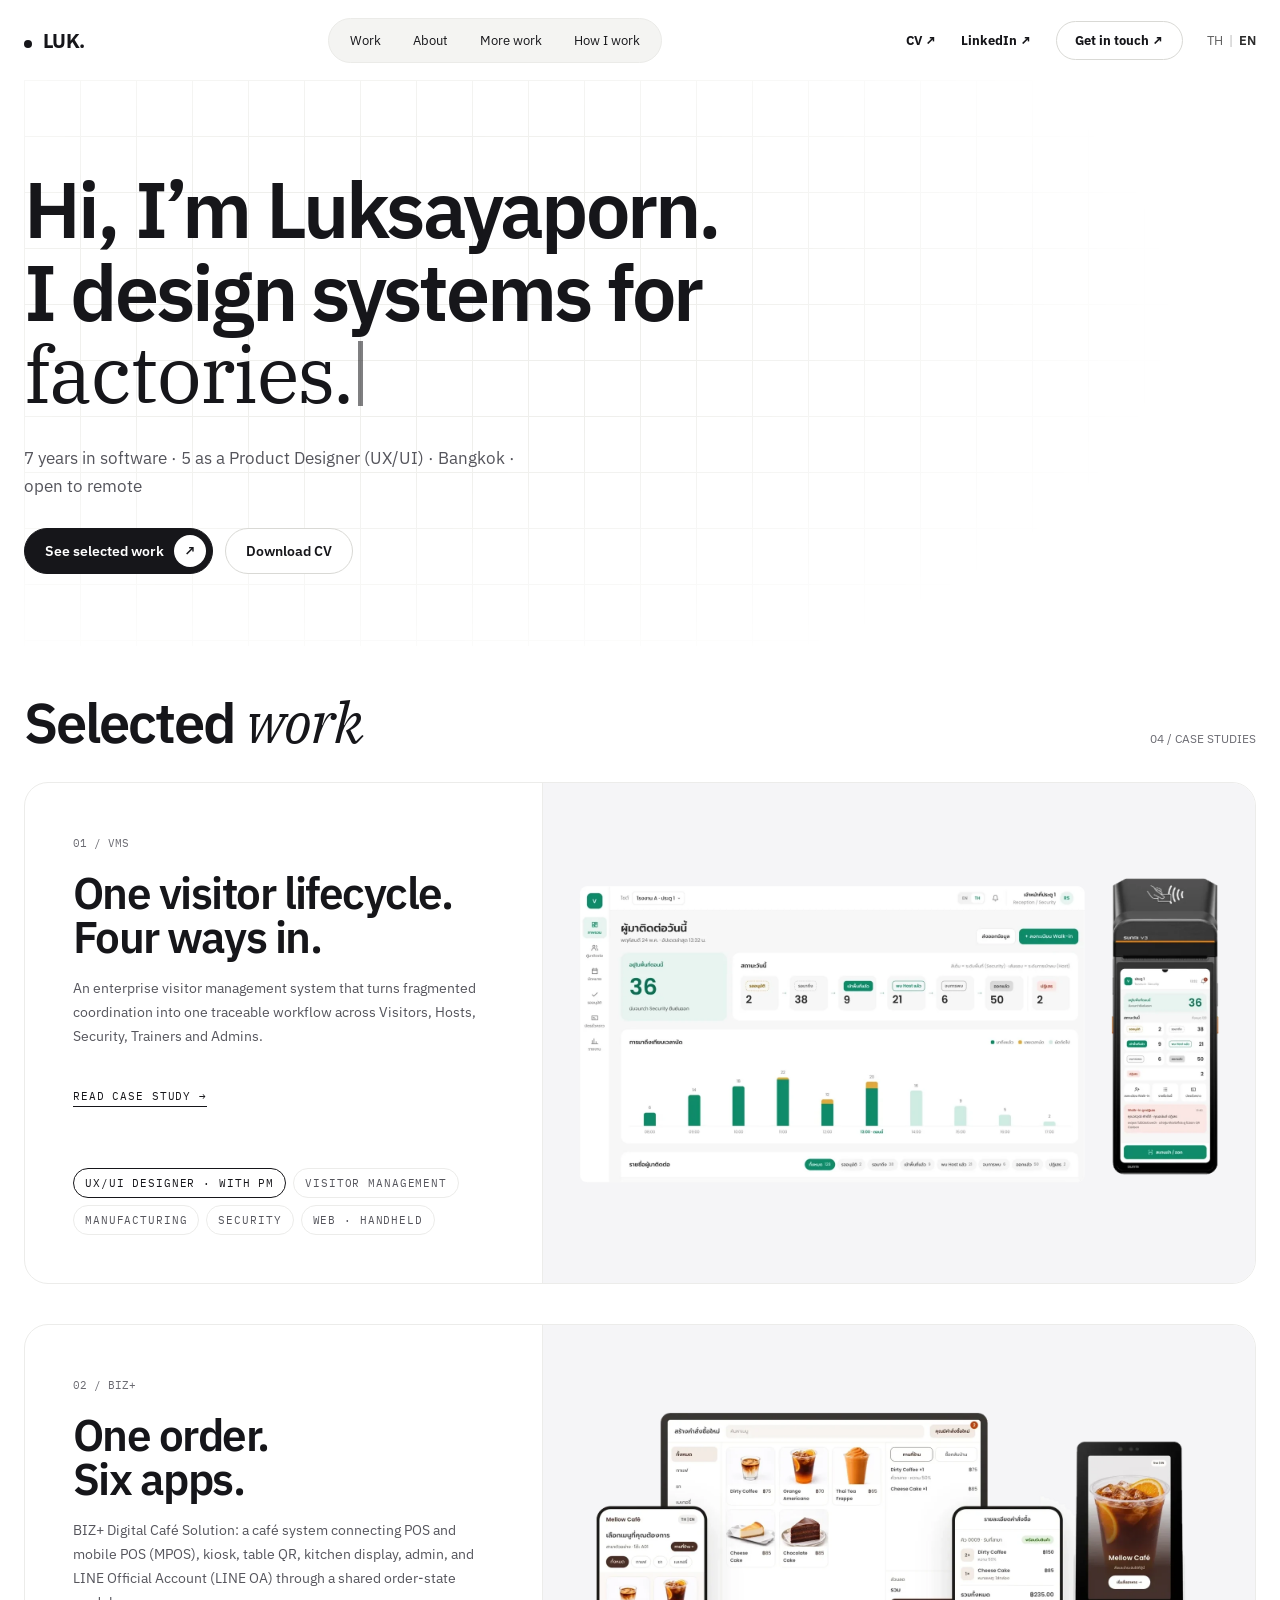
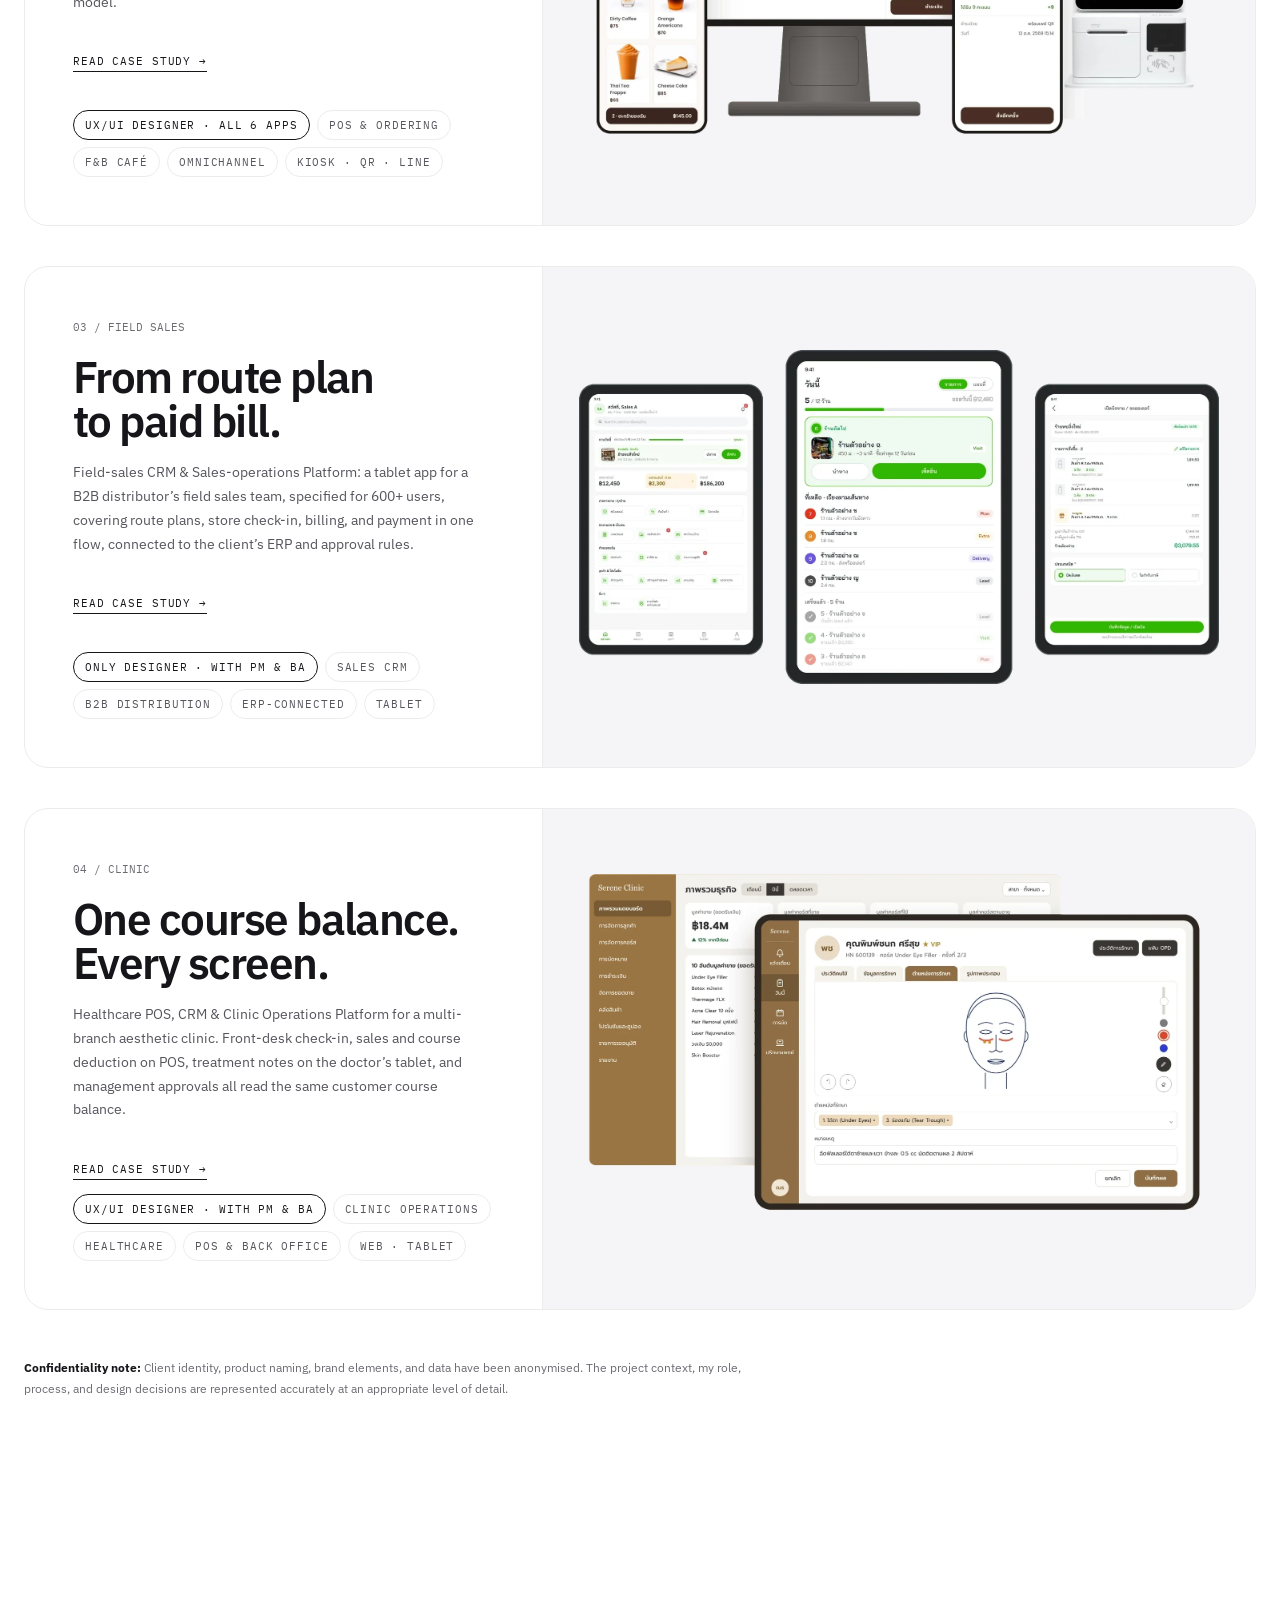
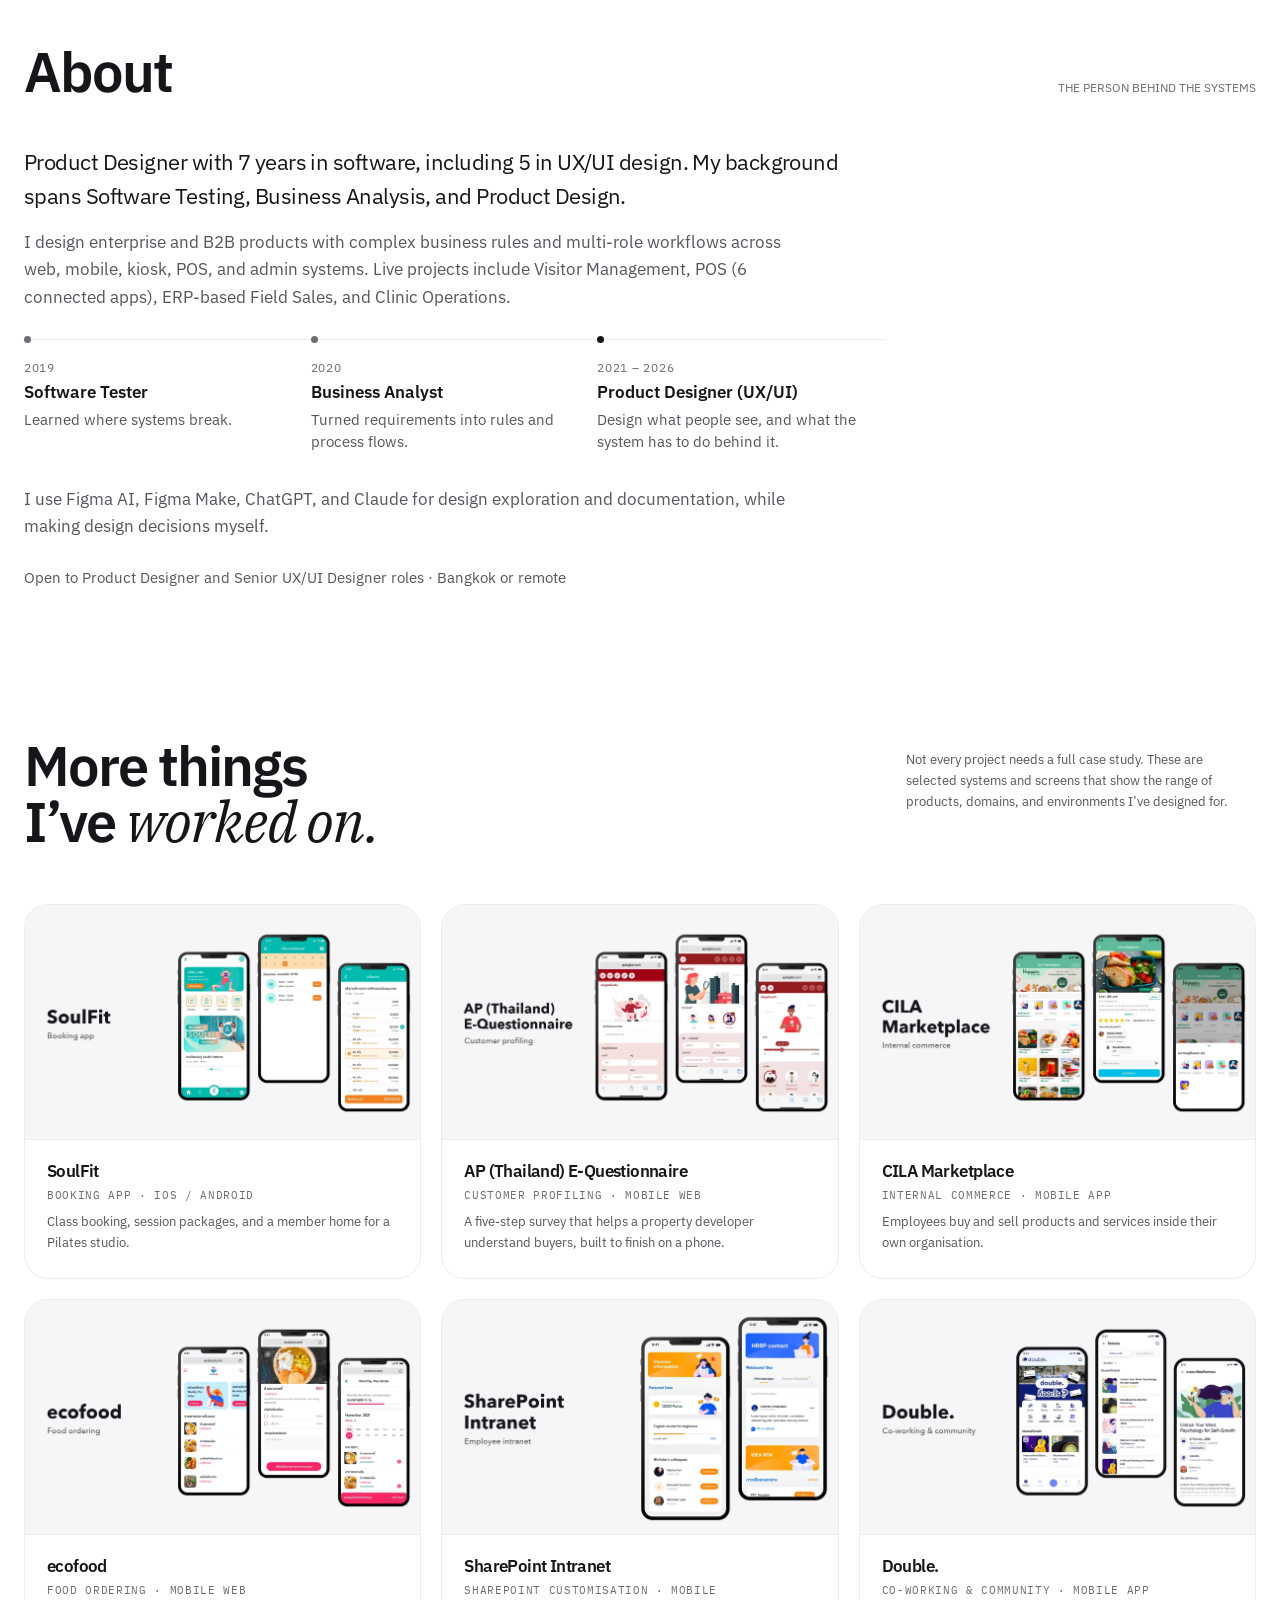
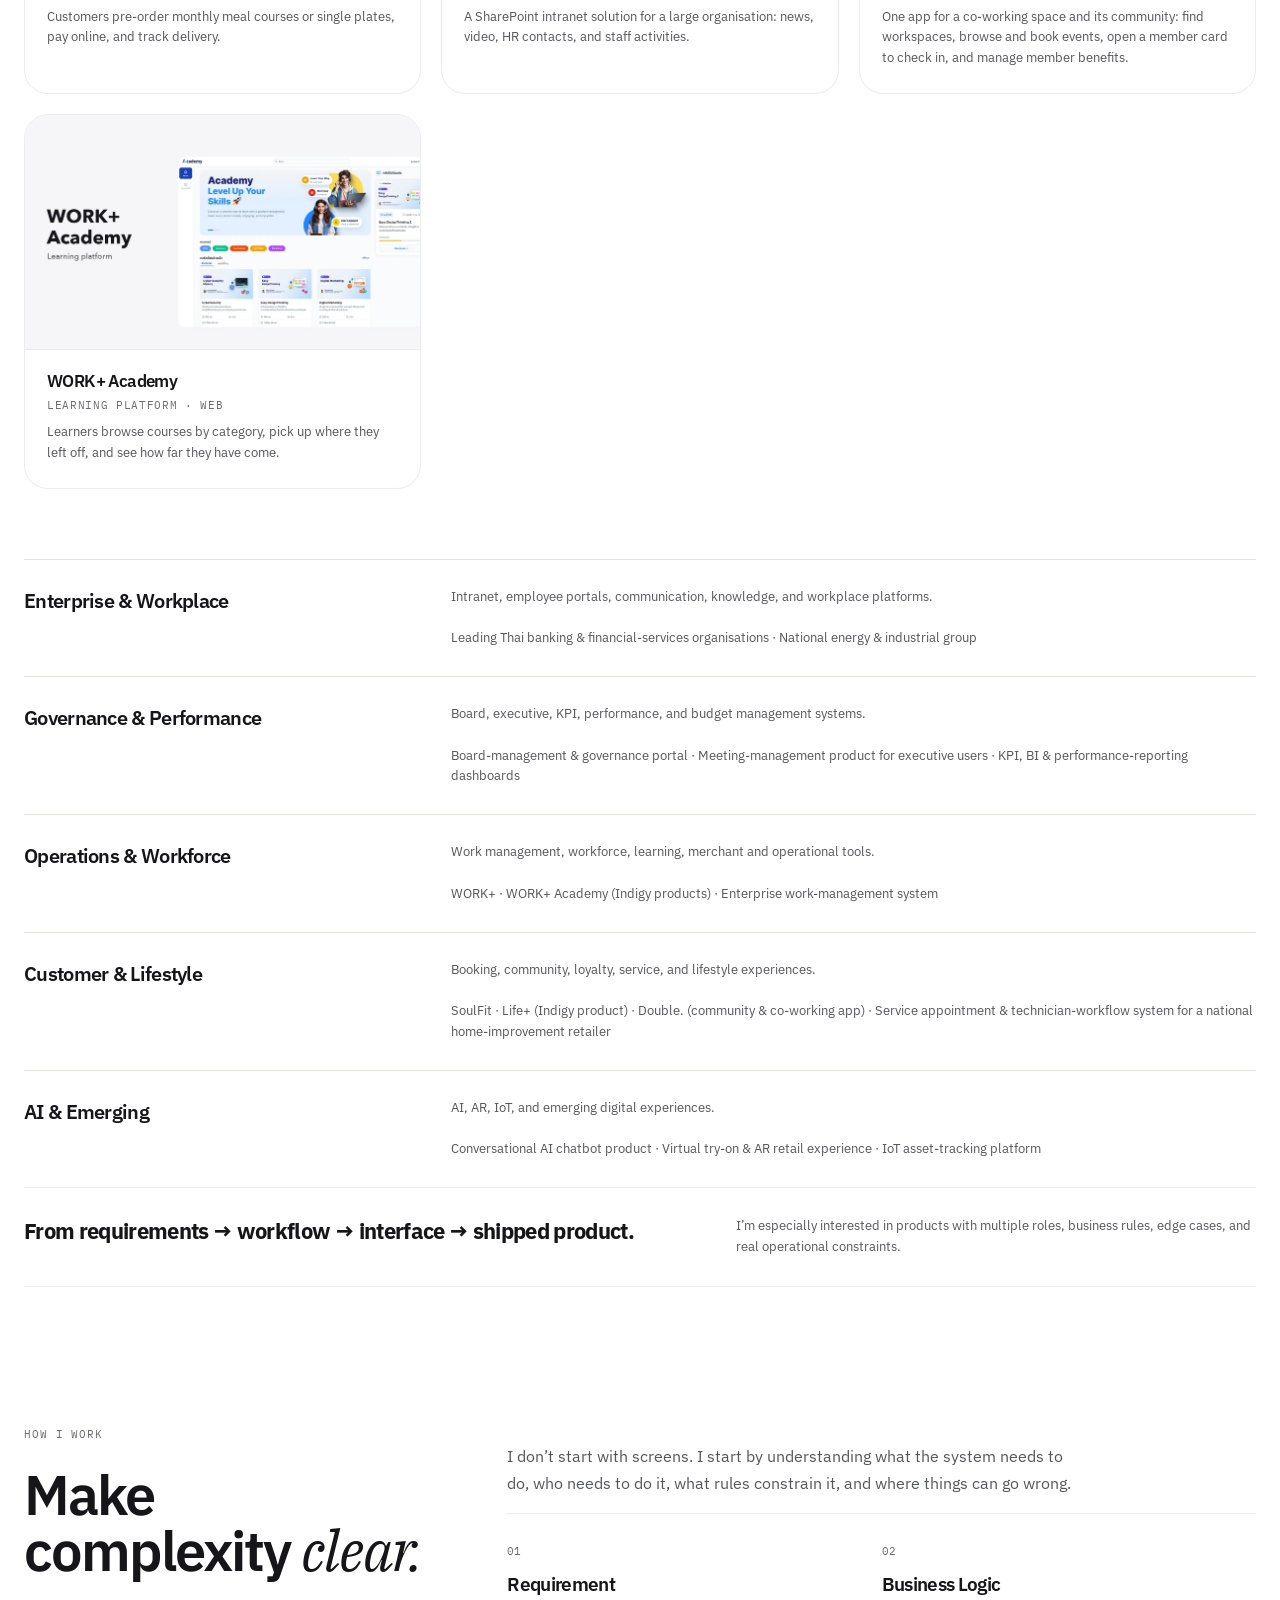
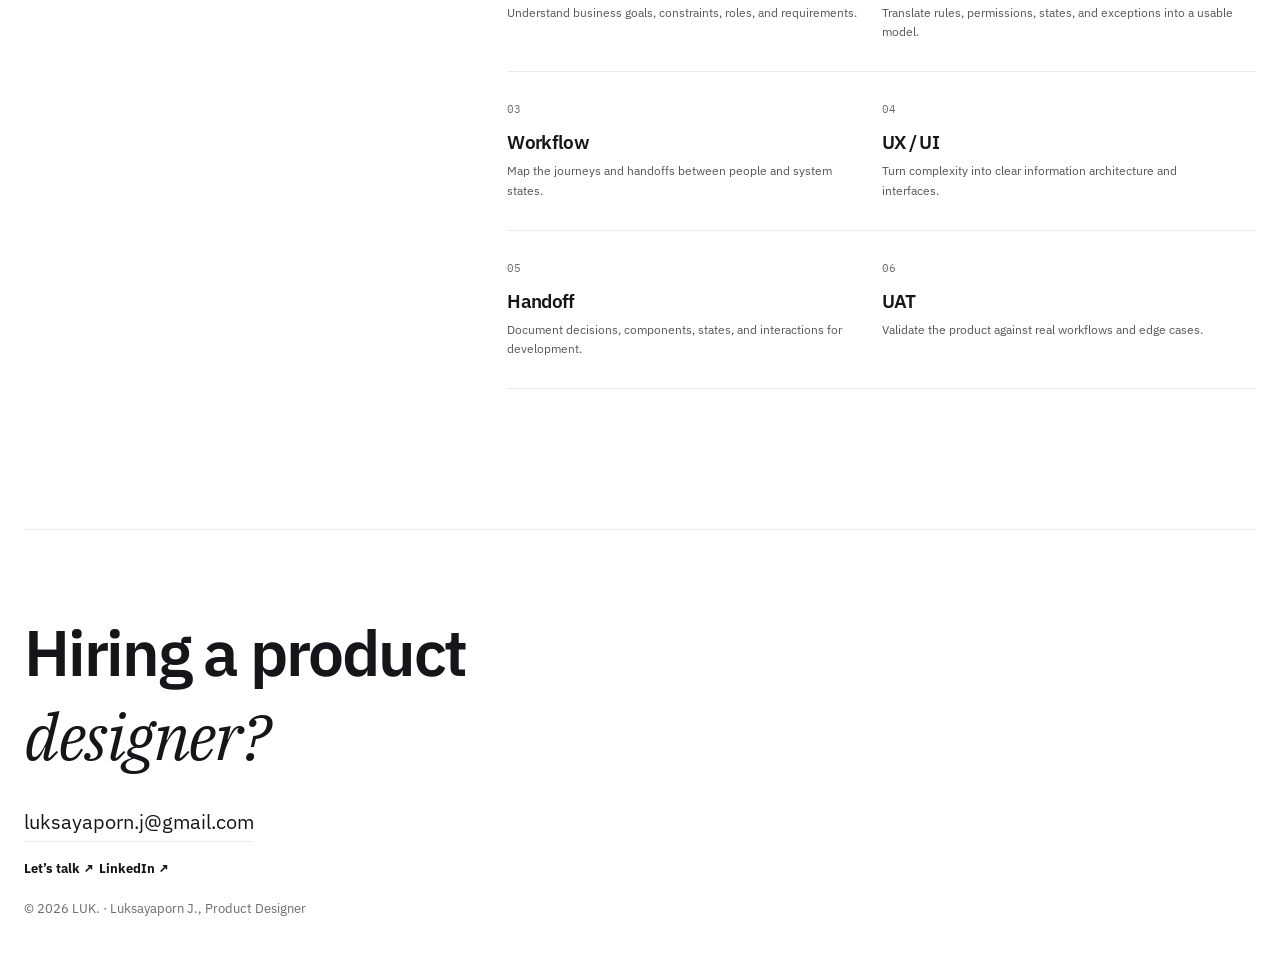
==== commit 7b5cf464: "Deploy 64b45f9: role dates match LinkedIn, UX/UI ended Jul 2026" ====
--- a/index.html
+++ b/index.html
@@ -142,7 +142,7 @@
 <ol class="path">
 <li><span class="path-when">2019</span><b>Software Tester</b><span>Learned where systems break.</span></li>
 <li><span class="path-when">2020</span><b>Business Analyst</b><span>Turned requirements into rules and process flows.</span></li>
-<li><span class="path-when">2021 – now</span><b>Product Designer (UX/UI)</b><span>Design what people see, and what the system has to do behind it.</span></li>
+<li><span class="path-when">2021 – 2026</span><b>Product Designer (UX/UI)</b><span>Design what people see, and what the system has to do behind it.</span></li>
 </ol>
 <p class="about-text">I use Figma AI, Figma Make, ChatGPT, and Claude for design exploration and documentation, while making design decisions myself.</p>
 <p class="about-open">Open to Product Designer and Senior UX/UI Designer roles · Bangkok or remote</p>
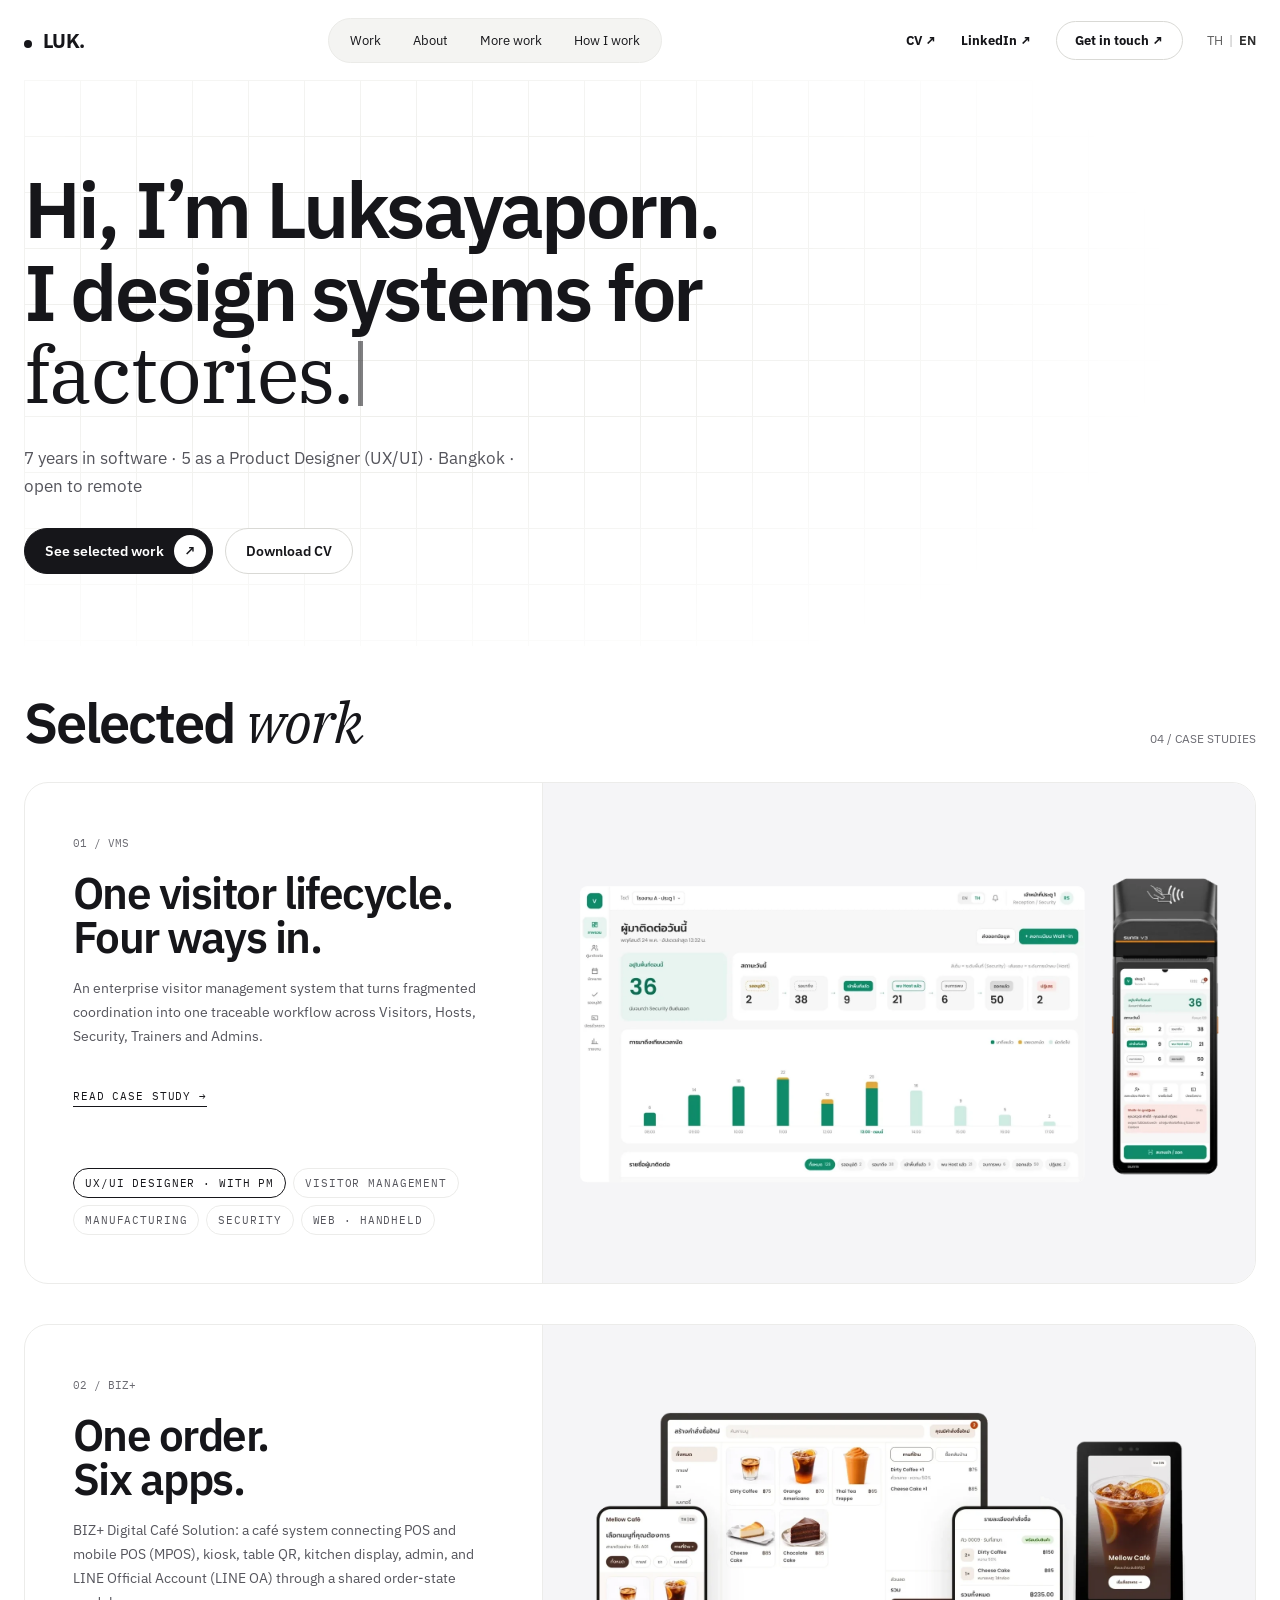
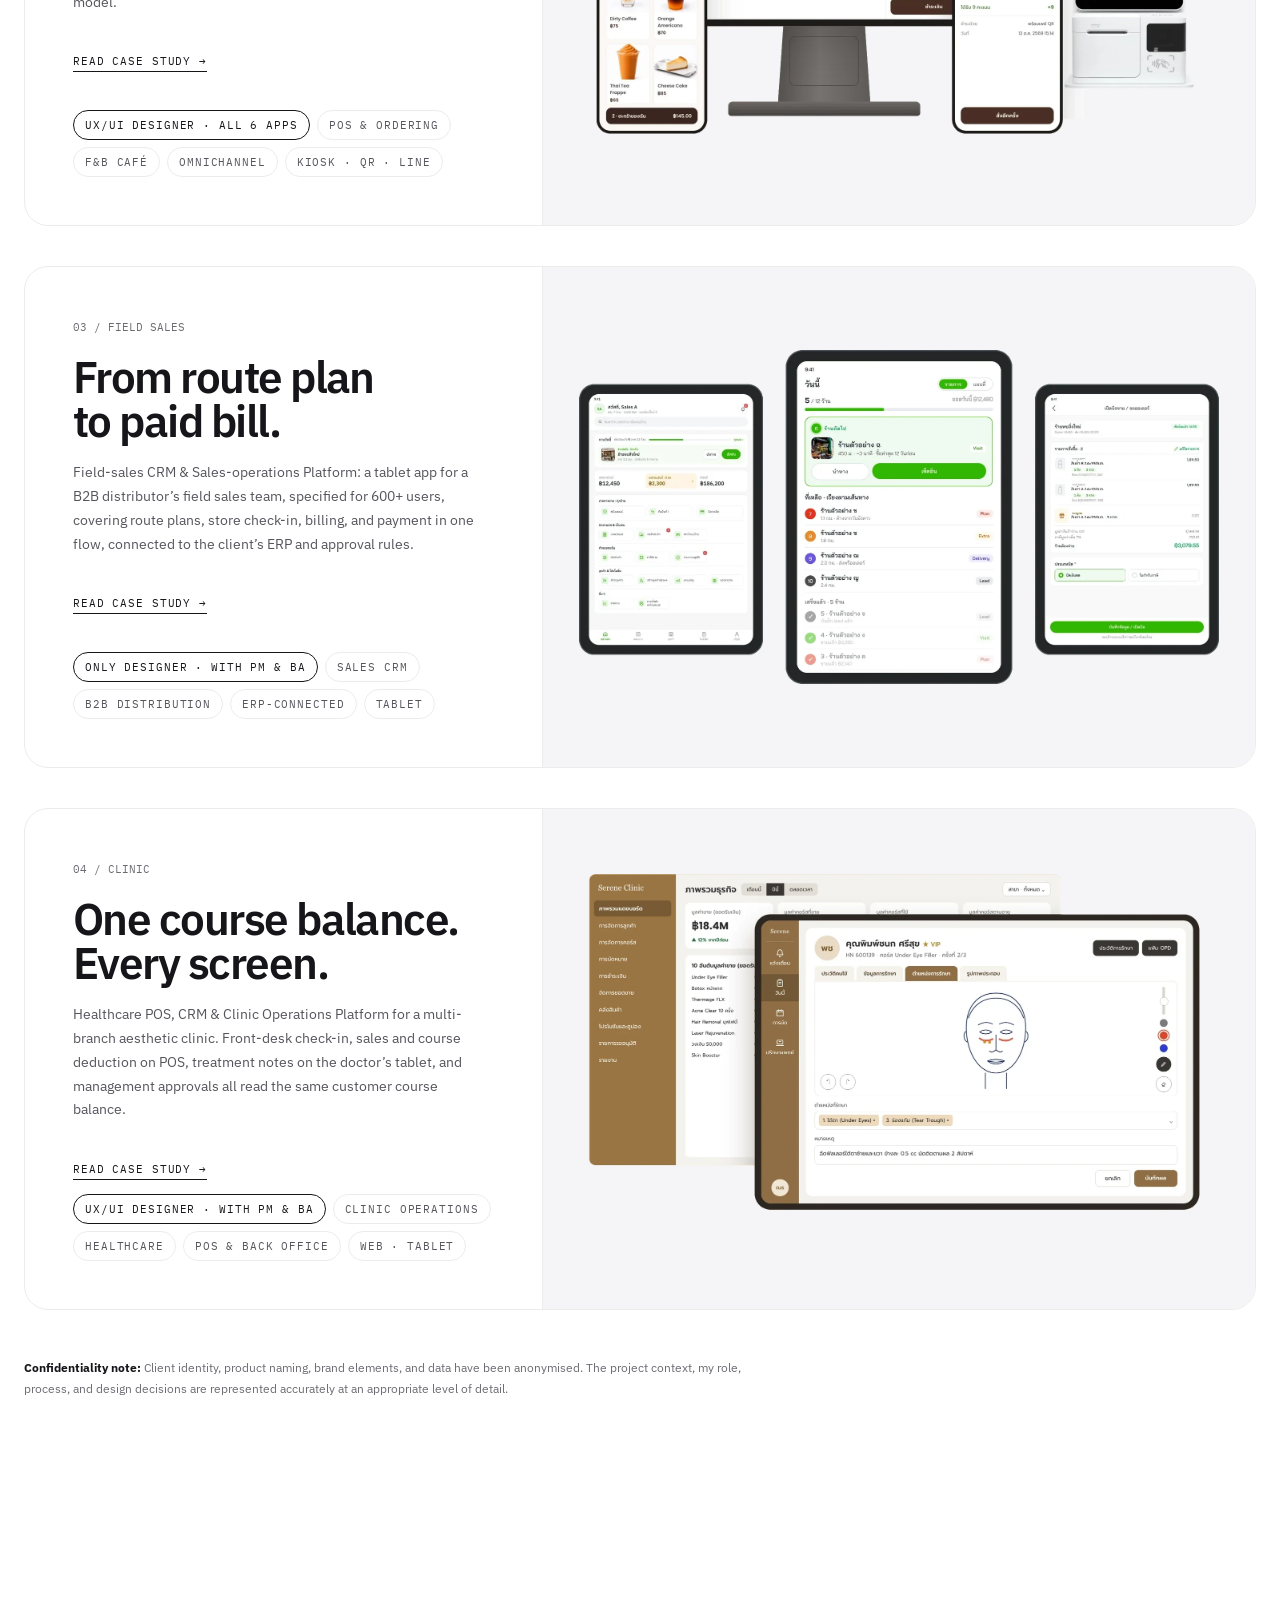
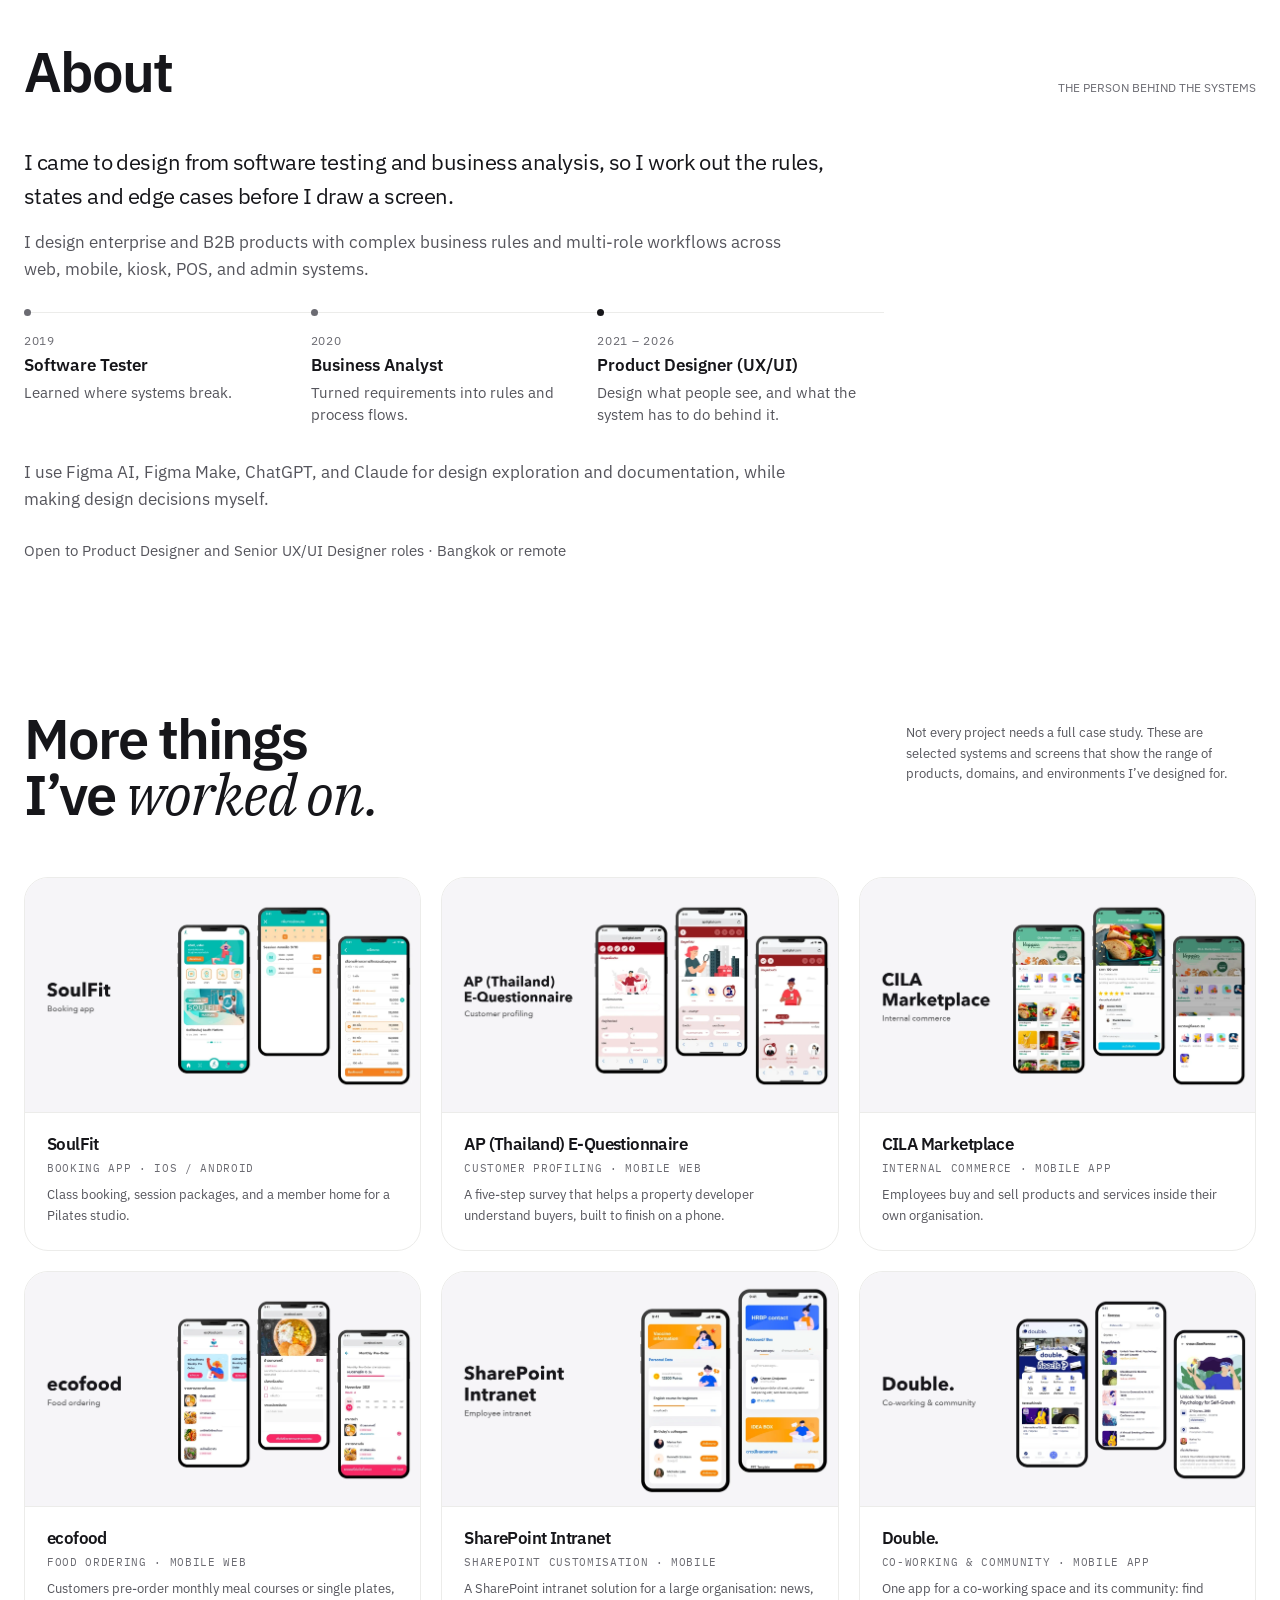
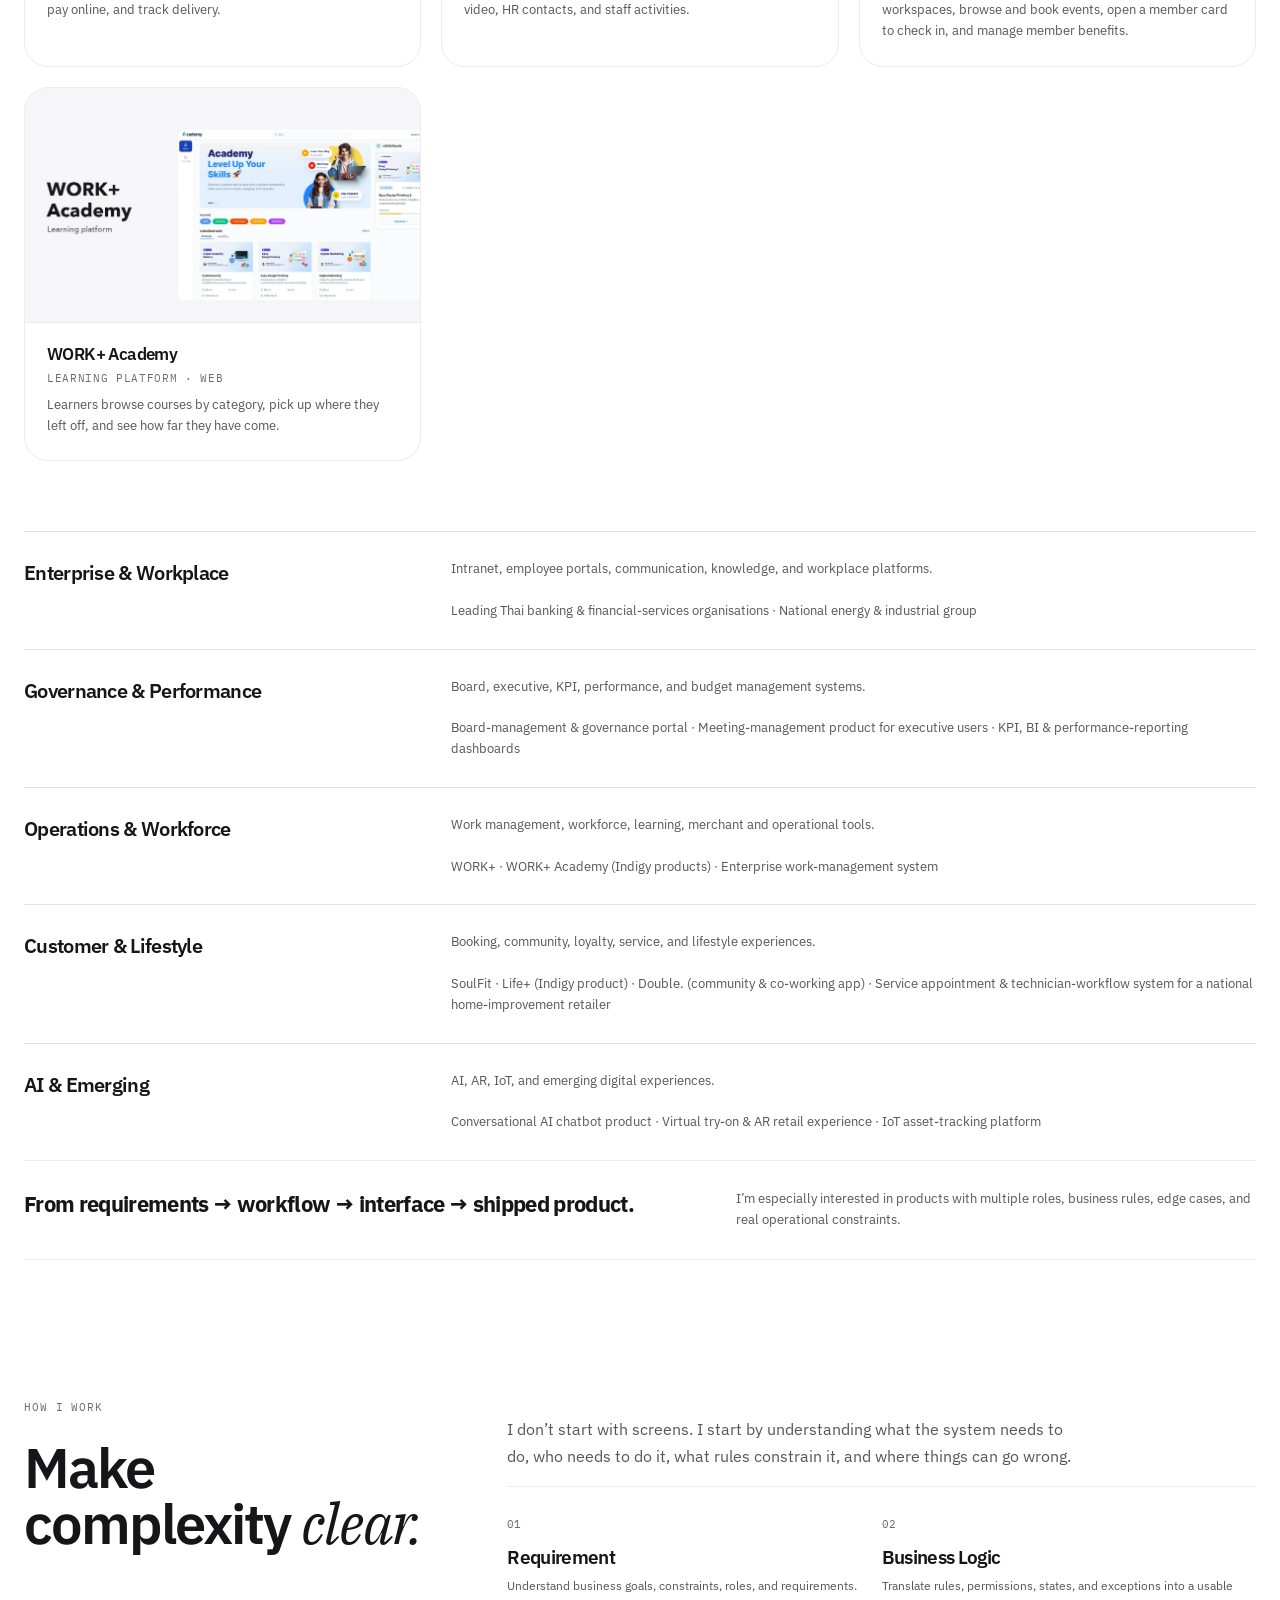
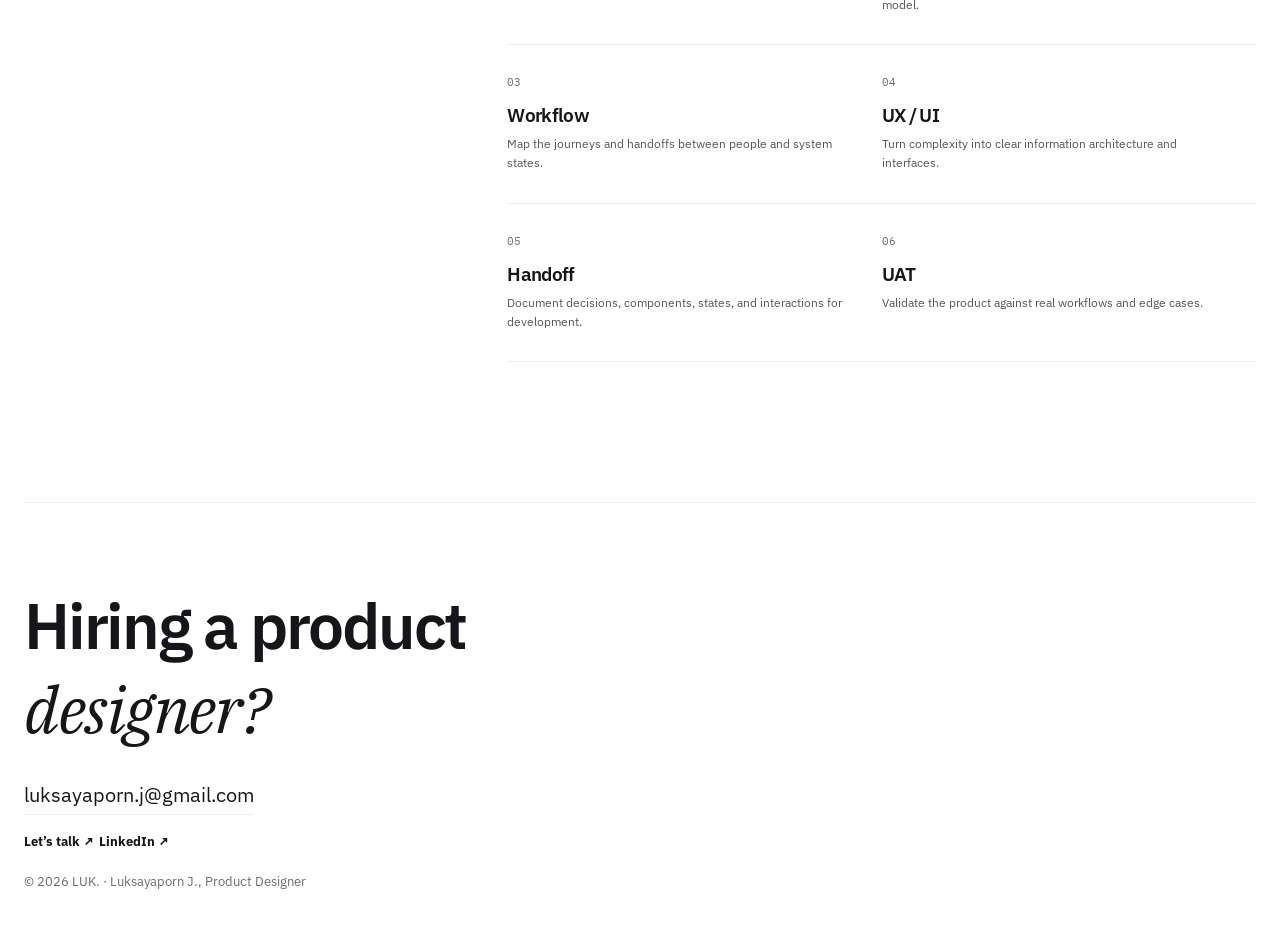
==== commit 7f9437bf: "Deploy 9bbe91e: shorter About, gallery lightbox" ====
--- a/index.html
+++ b/index.html
@@ -88,13 +88,15 @@
 @media(max-width:640px){.case-num,.case-cta,.eyebrow{font-size:12px}.case h3{font-size:38px}html[lang=th] .case h3{font-size:34px;line-height:1.3}}html[lang=th] .tag,html[lang=th] .case-cta,html[lang=th] .g-meta,html[lang=th] .eyebrow,html[lang=th] .mono,html[lang=th] .label{letter-spacing:.02em;font-family:"IBM Plex Mono","IBM Plex Sans Thai",monospace}@media(max-width:640px){.footer .nav-link{display:inline-block;padding:12px 0;margin-right:18px}[data-lang]{padding:12px 4px!important;margin:-12px 0!important}.brand{padding:10px 0}}
 .footer-mail{margin:0 0 22px;font-size:20px}.footer-mail a{border-bottom:1px solid var(--line);padding:6px 0;user-select:all;-webkit-user-select:all}
 .about-body{max-width:860px}.about-lead{font-size:22px;line-height:1.55;letter-spacing:-.025em;margin:0 0 16px;color:var(--ink)}.path{list-style:none;margin:0 0 32px;padding:0;display:grid;grid-template-columns:repeat(3,minmax(0,1fr));gap:0;border-top:1px solid var(--line)}.path li{display:flex;flex-direction:column;gap:6px;padding:20px 20px 0 0;position:relative}.path li::before{content:"";position:absolute;top:-4px;left:0;width:7px;height:7px;border-radius:50%;background:var(--ink-3)}.path li:last-child::before{background:var(--ink)}.path-when{font-size:12px;letter-spacing:.06em;color:var(--ink-3)}.path b{font-size:17px;font-weight:600;color:var(--ink)}.path li>span:last-child{font-size:15px;line-height:1.5;color:var(--ink-2)}.about-text{margin:0 0 28px;font-size:17px;line-height:1.6;color:var(--ink-2);max-width:780px}.about-open{margin:0;font-size:15px;color:var(--ink-2)}@media(max-width:640px){.about-lead{font-size:19px}.path{grid-template-columns:1fr;border-top:0;border-left:1px solid var(--line);margin-left:3px}.path li{padding:0 0 22px 20px}.path li::before{top:6px;left:-4px}}
+.g-shot{position:relative;cursor:zoom-in}.g-shot:focus-visible{outline:2px solid var(--ink);outline-offset:3px}.g-shot::after{content:"";position:absolute;right:12px;bottom:12px;width:36px;height:36px;border-radius:50%;background:rgba(22,22,26,.78) url("data:image/svg+xml,%3Csvg xmlns='http://www.w3.org/2000/svg' viewBox='0 0 24 24' fill='none' stroke='white' stroke-width='2' stroke-linecap='round'%3E%3Ccircle cx='10.5' cy='10.5' r='6'/%3E%3Cpath d='M15 15l5 5M10.5 8v5M8 10.5h5'/%3E%3C/svg%3E") center/18px no-repeat;opacity:0;transition:opacity .15s}.g-shot:hover::after,.g-shot:focus-visible::after{opacity:1}@media (hover:none){.g-shot::after{opacity:.9;width:32px;height:32px}}
+.lb{position:fixed;inset:0;z-index:100;display:flex;flex-direction:column;align-items:center;justify-content:center;gap:16px;padding:56px 16px 24px;background:rgba(16,16,20,.94);opacity:0;transition:opacity .15s}.lb.on{opacity:1}.lb img{max-width:min(1600px,94vw);max-height:76vh;width:auto;height:auto;object-fit:contain;border-radius:10px;background:#fff}.lb-cap{color:#fff;text-align:center;max-width:720px}.lb-cap b{display:block;font-size:17px;font-weight:600}.lb-cap span{font-size:13px;color:#b9b9c0}.lb button{all:unset;cursor:pointer;position:absolute;width:44px;height:44px;display:grid;place-items:center;border-radius:50%;color:#fff;font-size:24px;line-height:1;background:rgba(255,255,255,.12)}.lb button:hover,.lb button:focus-visible{background:rgba(255,255,255,.24)}.lb .lb-x{top:12px;right:12px}.lb .lb-prev{left:12px;top:50%;transform:translateY(-50%)}.lb .lb-next{right:12px;top:50%;transform:translateY(-50%)}@media (max-width:640px){.lb .lb-prev,.lb .lb-next{top:auto;bottom:16px;transform:none}.lb{padding-bottom:76px}}@media (prefers-reduced-motion:reduce){.lb,.g-shot::after{transition:none}}
 </style>
 </head>
 <body>
 <header class="nav shell">
 <a class="brand" href="#top"><span></span> LUK.</a>
 <nav><a href="#work">Work</a><a href="#about">About</a><a href="#systems">More work</a><a href="#approach">How I work</a></nav>
-<div class="nav-actions"><a class="nav-link nav-cv" href="Luksayaporn_J_ProductDesigner_CV.pdf" target="_blank" rel="noopener">CV ↗︎</a><a class="nav-link nav-li" href="https://www.linkedin.com/in/luksayaporn" target="_blank" rel="noopener">LinkedIn ↗︎</a><a class="nav-link" href="mailto:luksayaporn.j@gmail.com">Get in touch ↗︎</a><span style="display:inline-flex;gap:6px;align-items:center;flex:none;font-size:13px;color:#2B2B2B" role="group" aria-label="Language"><button type="button" data-lang="th" style="all:unset;cursor:pointer">TH</button><span style="opacity:.35">|</span><button type="button" data-lang="en" style="all:unset;cursor:pointer">EN</button></span></div>
+<div class="nav-actions"><a class="nav-link nav-cv" href="cv.html">CV ↗︎</a><a class="nav-link nav-li" href="https://www.linkedin.com/in/luksayaporn" target="_blank" rel="noopener">LinkedIn ↗︎</a><a class="nav-link" href="mailto:luksayaporn.j@gmail.com">Get in touch ↗︎</a><span style="display:inline-flex;gap:6px;align-items:center;flex:none;font-size:13px;color:#2B2B2B" role="group" aria-label="Language"><button type="button" data-lang="th" style="all:unset;cursor:pointer">TH</button><span style="opacity:.35">|</span><button type="button" data-lang="en" style="all:unset;cursor:pointer">EN</button></span></div>
 </header>
 
 <main id="top">
@@ -102,7 +104,7 @@
 <div>
 <h1>Hi, I’m Luksayaporn.<br>I design systems for <em class="rot" data-i18n-skip aria-hidden="true" data-en="factories.|cafés.|clinics.|field sales teams.|property buyers.|Pilates studios." data-th="โรงงาน|ร้านกาแฟ|คลินิก|ทีมขาย|คนซื้อบ้าน|สตูดิโอพิลาทิส"><span>factories.</span></em><span class="sr-only">factories, cafés, clinics, field sales teams, property buyers and Pilates studios.</span></h1>
 <p class="hero-line">7 years in software · 5&nbsp;as&nbsp;a&nbsp;Product&nbsp;Designer&nbsp;(UX/UI) · Bangkok · open&nbsp;to&nbsp;remote</p>
-<div class="hero-cta"><a class="pill pill--dark" href="#work">See selected work <span>↗︎</span></a><a class="pill" href="Luksayaporn_J_ProductDesigner_CV.pdf" target="_blank" rel="noopener">Download CV</a></div>
+<div class="hero-cta"><a class="pill pill--dark" href="#work">See selected work <span>↗︎</span></a><a class="pill" href="Luksayaporn_J_ProductDesigner_CV.pdf" download>Download CV</a></div>
 </div>
 </section>
 
@@ -137,8 +139,8 @@
 <section class="section shell" id="about">
 <div class="section-head"><h2>About</h2><p>THE PERSON BEHIND THE SYSTEMS</p></div>
 <div class="about-body">
-<p class="about-lead">Product Designer with 7 years in software, including 5 in UX/UI design. My background spans Software Testing, Business Analysis, and Product Design.</p>
-<p class="about-text">I design enterprise and B2B products with complex business rules and multi-role workflows across web, mobile, kiosk, POS, and admin systems. Live projects include Visitor Management, POS (6 connected apps), ERP-based Field Sales, and Clinic Operations.</p>
+<p class="about-lead">I came to design from software testing and business analysis, so I work out the rules, states and edge cases before I draw a screen.</p>
+<p class="about-text">I design enterprise and B2B products with complex business rules and multi-role workflows across web, mobile, kiosk, POS, and admin systems.</p>
 <ol class="path">
 <li><span class="path-when">2019</span><b>Software Tester</b><span>Learned where systems break.</span></li>
 <li><span class="path-when">2020</span><b>Business Analyst</b><span>Turned requirements into rules and process flows.</span></li>
@@ -230,5 +232,64 @@
   start();
 })();
 </script>
+<script>
+// More work: tap a cover to see it full size; arrows, swipe and Esc work.
+(() => {
+  const tiles = [...document.querySelectorAll('.g-tile')];
+  if (!tiles.length) return;
+  const th = () => document.documentElement.lang === 'th';
+  let lb, i = 0, back = null;
+  const show = n => {
+    i = (n + tiles.length) % tiles.length;
+    const t = tiles[i], img = t.querySelector('img');
+    lb.querySelector('img').src = img.currentSrc || img.src;
+    lb.querySelector('img').alt = img.alt;
+    lb.querySelector('.lb-cap b').textContent = t.querySelector('h3').textContent;
+    lb.querySelector('.lb-cap span').textContent = t.querySelector('.g-meta')?.textContent || '';
+  };
+  const close = () => {
+    lb.classList.remove('on'); document.body.style.overflow = '';
+    removeEventListener('keydown', key);
+    setTimeout(() => { lb.remove(); lb = null; }, 150);
+    back && back.focus();
+  };
+  const key = e => {
+    if (e.key === 'Escape') close();
+    else if (e.key === 'ArrowRight') show(i + 1);
+    else if (e.key === 'ArrowLeft') show(i - 1);
+  };
+  const open = n => {
+    back = document.activeElement;
+    lb = document.createElement('div');
+    lb.className = 'lb'; lb.setAttribute('role', 'dialog'); lb.setAttribute('aria-modal', 'true');
+    lb.innerHTML = '<img alt=""><div class="lb-cap"><b></b><span></span></div>' +
+      `<button class="lb-x" aria-label="${th() ? 'ปิด' : 'Close'}">×</button>` +
+      `<button class="lb-prev" aria-label="${th() ? 'ก่อนหน้า' : 'Previous'}">‹</button>` +
+      `<button class="lb-next" aria-label="${th() ? 'ถัดไป' : 'Next'}">›</button>`;
+    lb.addEventListener('click', e => {
+      if (e.target.closest('.lb-prev')) show(i - 1);
+      else if (e.target.closest('.lb-next')) show(i + 1);
+      else if (!e.target.closest('img')) close();
+    });
+    let x0 = null;
+    lb.addEventListener('touchstart', e => { x0 = e.touches[0].clientX; }, { passive: true });
+    lb.addEventListener('touchend', e => {
+      if (x0 === null) return;
+      const dx = e.changedTouches[0].clientX - x0; x0 = null;
+      if (Math.abs(dx) > 50) show(dx < 0 ? i + 1 : i - 1);
+    });
+    document.body.appendChild(lb); document.body.style.overflow = 'hidden';
+    show(n); addEventListener('keydown', key);
+    requestAnimationFrame(() => lb.classList.add('on'));
+    lb.querySelector('.lb-x').focus();
+  };
+  tiles.forEach((t, n) => {
+    const s = t.querySelector('.g-shot');
+    s.setAttribute('role', 'button'); s.tabIndex = 0;
+    s.addEventListener('click', () => open(n));
+    s.addEventListener('keydown', e => { if (e.key === 'Enter' || e.key === ' ') { e.preventDefault(); open(n); } });
+  });
+})();
+</script>
 </body>
 </html>
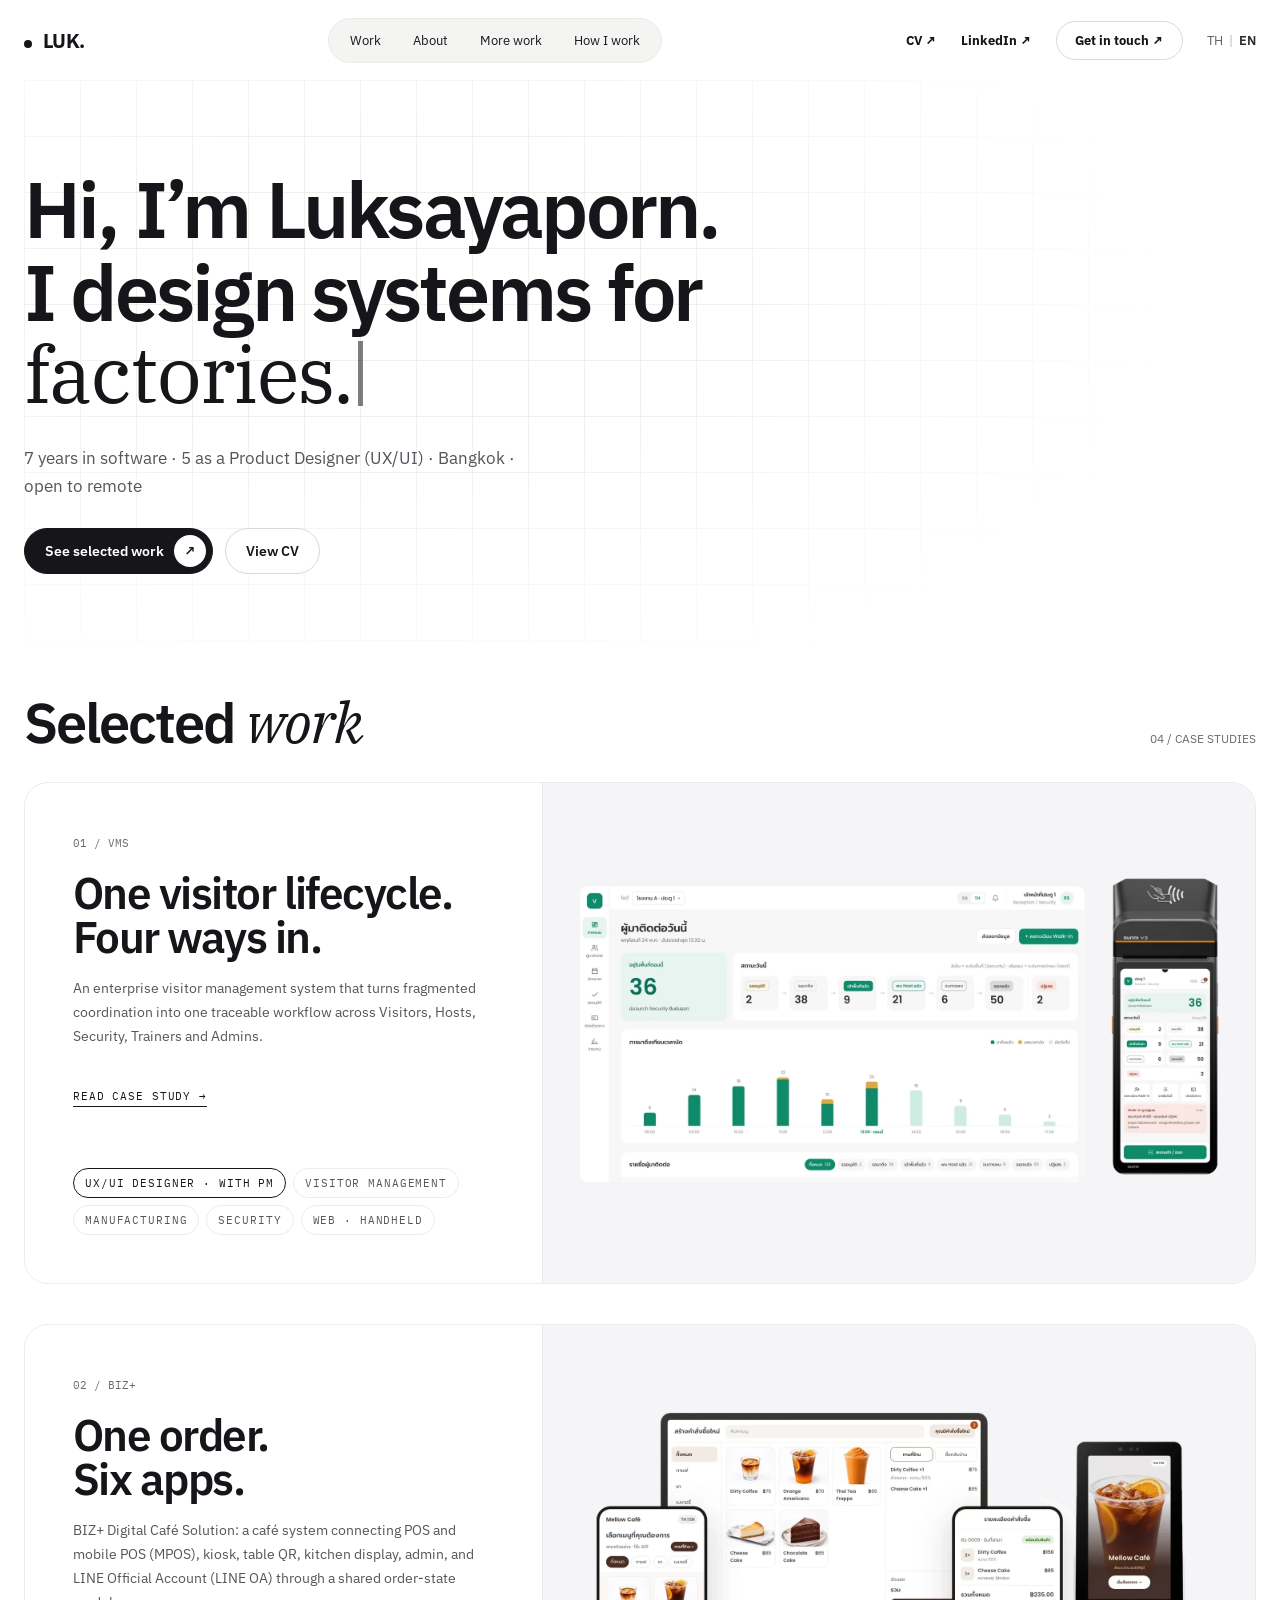
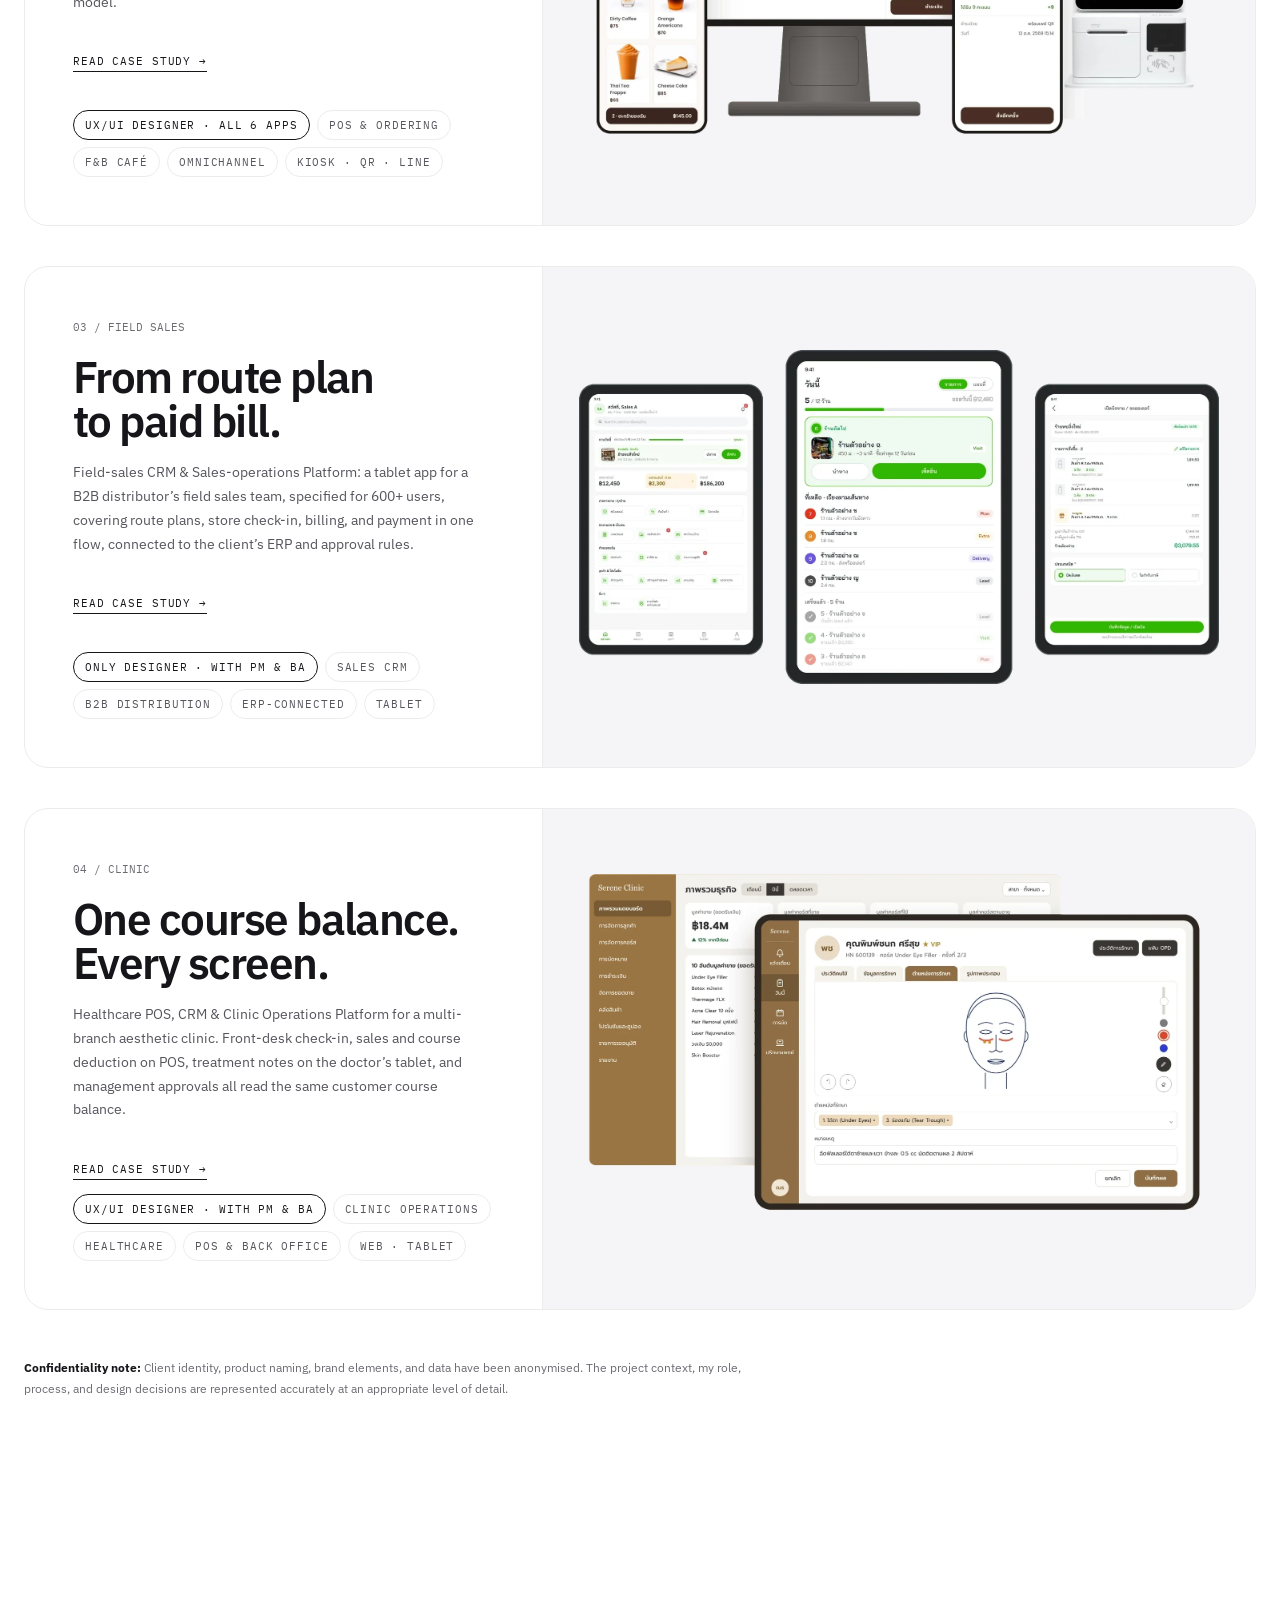
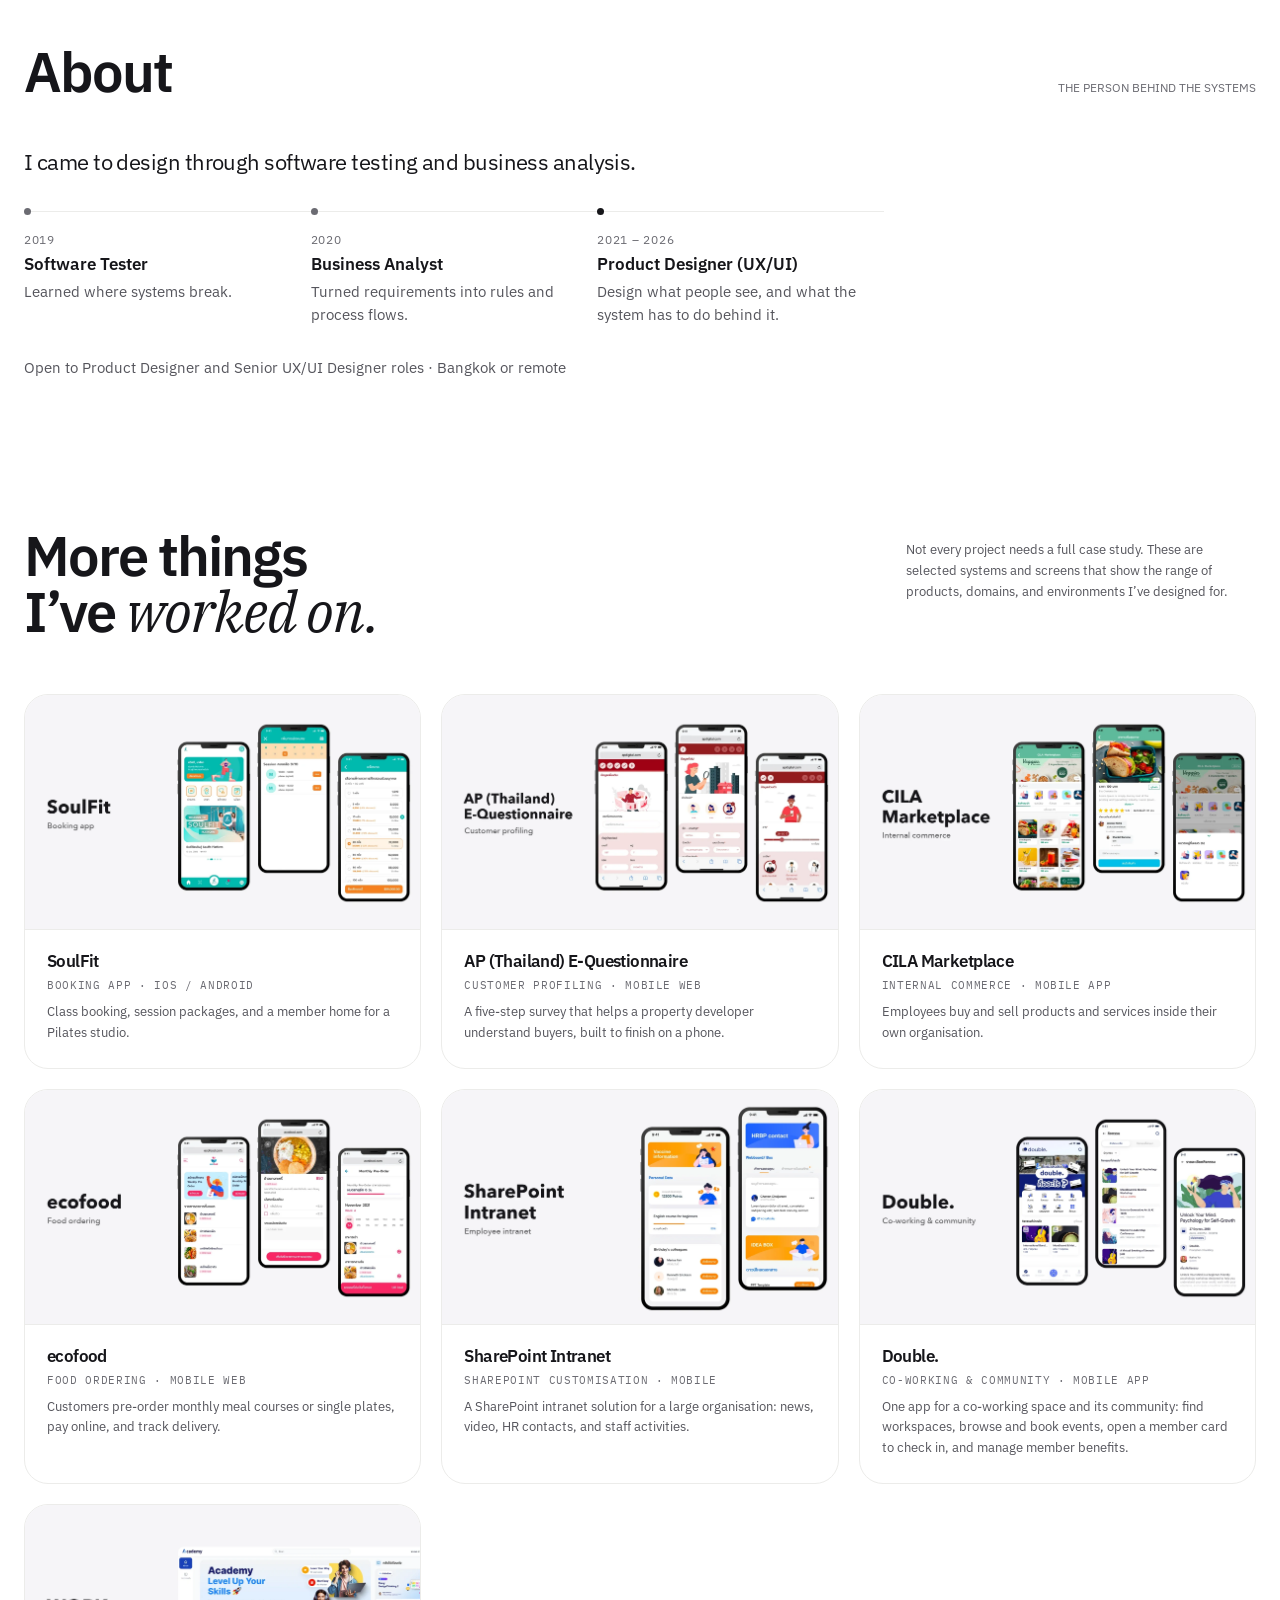
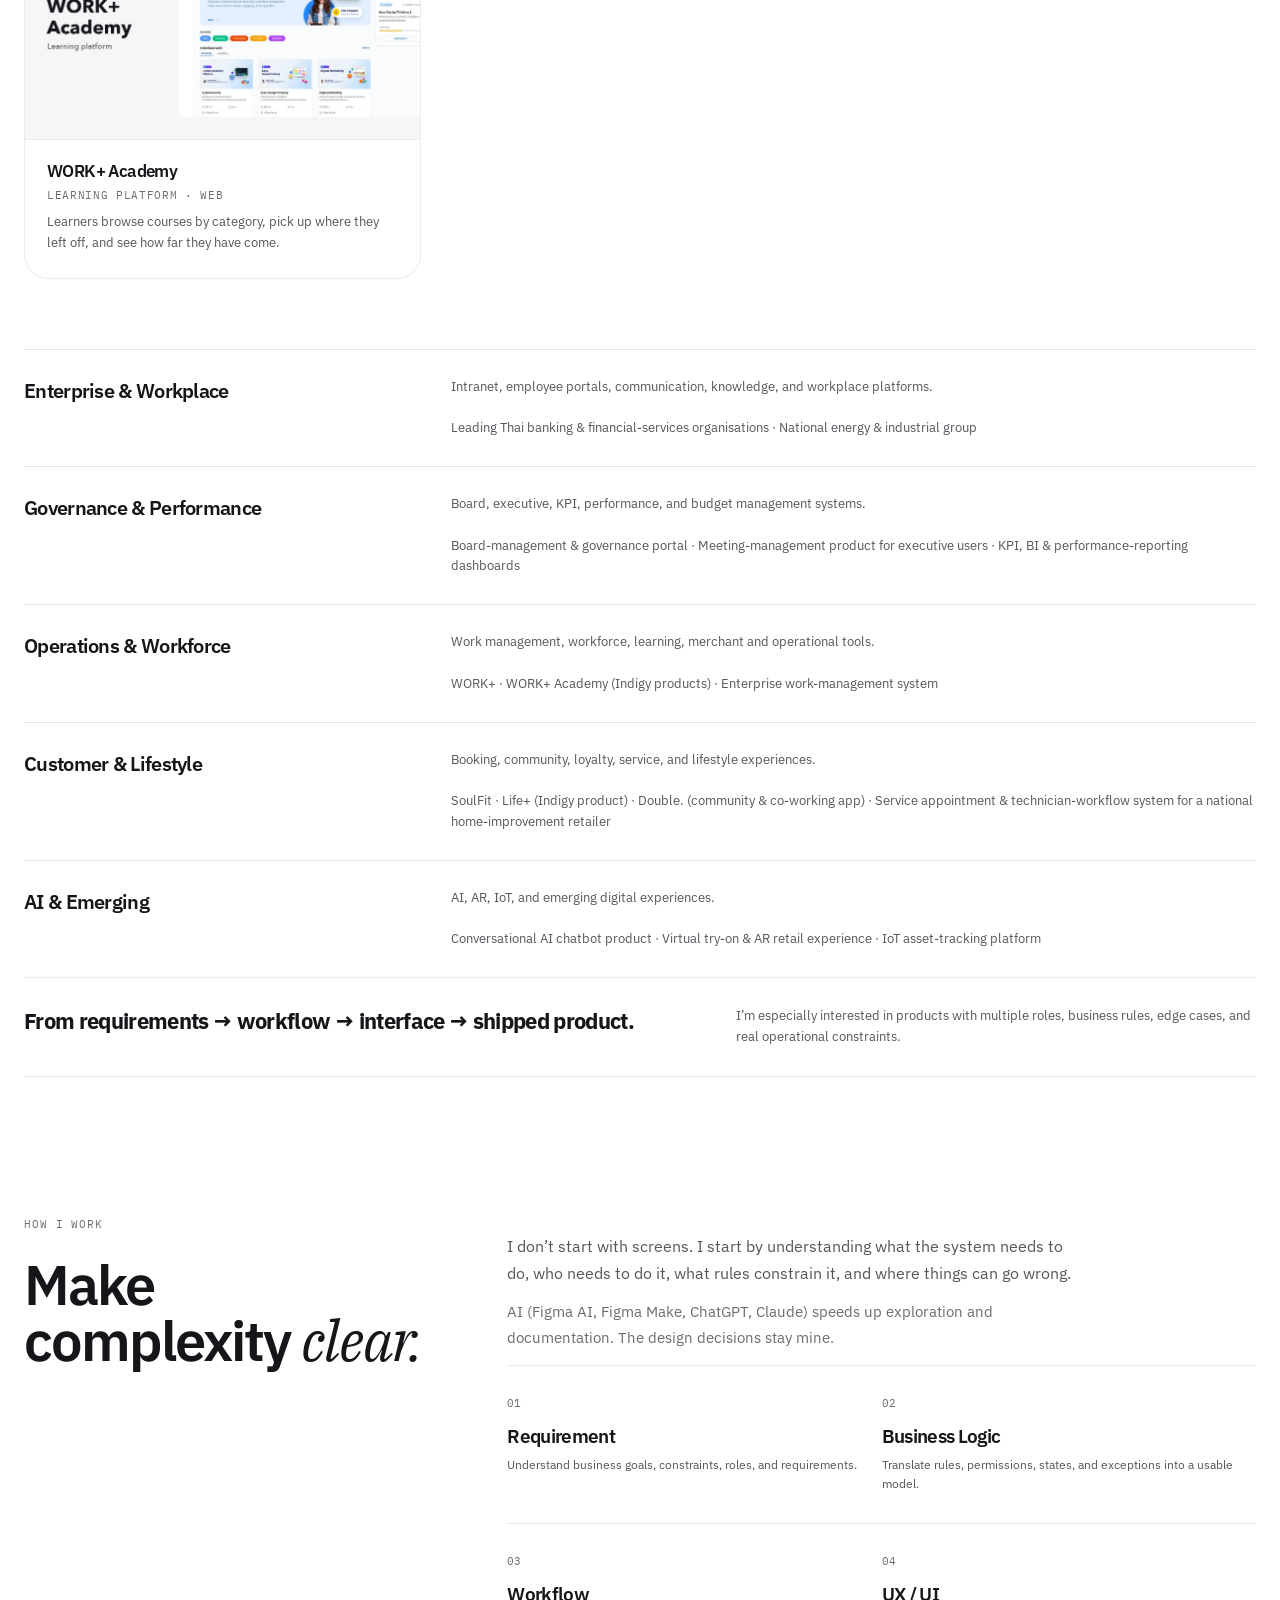
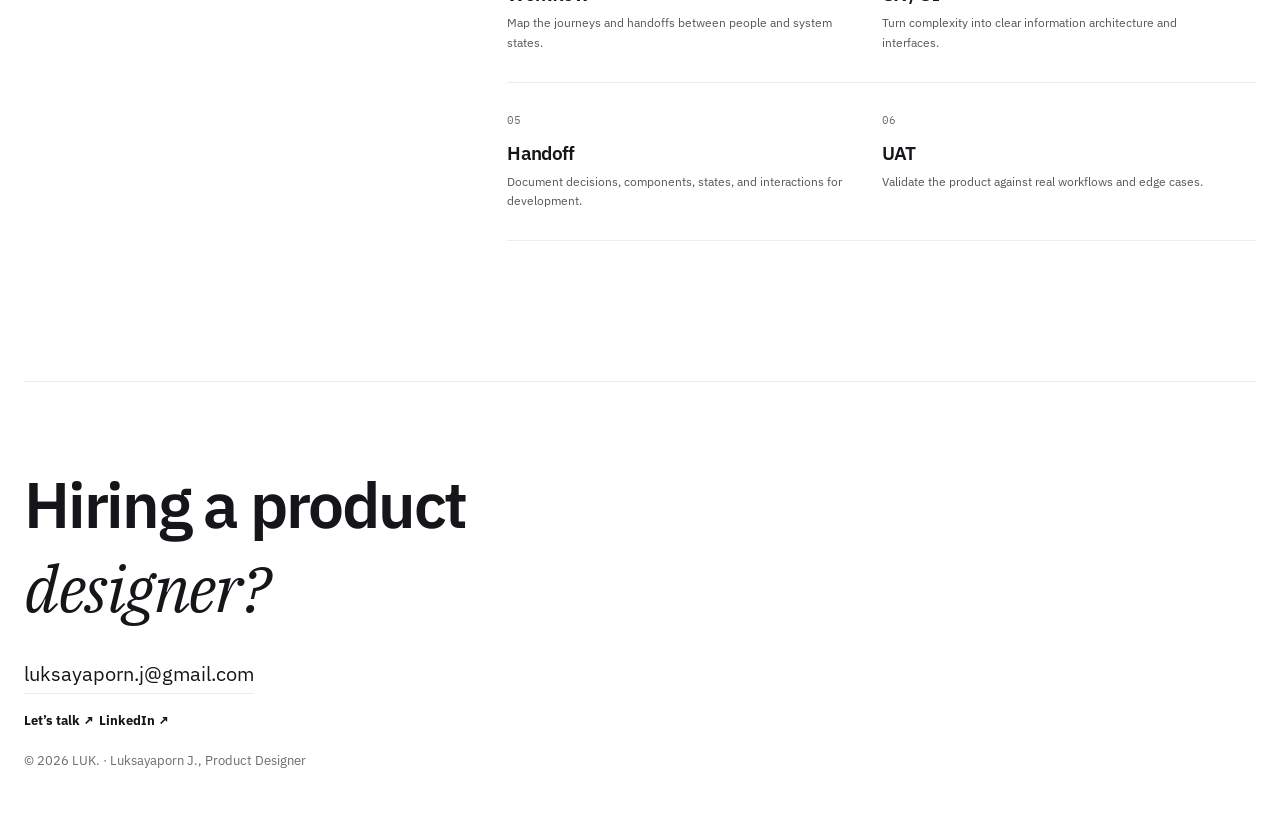
==== commit ab1baf3e: "Deploy 7b16eab: View CV, simpler About" ====
--- a/index.html
+++ b/index.html
@@ -87,9 +87,10 @@
 @media(max-width:480px){html[lang=th] .hero h1{font-size:36px}}
 @media(max-width:640px){.case-num,.case-cta,.eyebrow{font-size:12px}.case h3{font-size:38px}html[lang=th] .case h3{font-size:34px;line-height:1.3}}html[lang=th] .tag,html[lang=th] .case-cta,html[lang=th] .g-meta,html[lang=th] .eyebrow,html[lang=th] .mono,html[lang=th] .label{letter-spacing:.02em;font-family:"IBM Plex Mono","IBM Plex Sans Thai",monospace}@media(max-width:640px){.footer .nav-link{display:inline-block;padding:12px 0;margin-right:18px}[data-lang]{padding:12px 4px!important;margin:-12px 0!important}.brand{padding:10px 0}}
 .footer-mail{margin:0 0 22px;font-size:20px}.footer-mail a{border-bottom:1px solid var(--line);padding:6px 0;user-select:all;-webkit-user-select:all}
-.about-body{max-width:860px}.about-lead{font-size:22px;line-height:1.55;letter-spacing:-.025em;margin:0 0 16px;color:var(--ink)}.path{list-style:none;margin:0 0 32px;padding:0;display:grid;grid-template-columns:repeat(3,minmax(0,1fr));gap:0;border-top:1px solid var(--line)}.path li{display:flex;flex-direction:column;gap:6px;padding:20px 20px 0 0;position:relative}.path li::before{content:"";position:absolute;top:-4px;left:0;width:7px;height:7px;border-radius:50%;background:var(--ink-3)}.path li:last-child::before{background:var(--ink)}.path-when{font-size:12px;letter-spacing:.06em;color:var(--ink-3)}.path b{font-size:17px;font-weight:600;color:var(--ink)}.path li>span:last-child{font-size:15px;line-height:1.5;color:var(--ink-2)}.about-text{margin:0 0 28px;font-size:17px;line-height:1.6;color:var(--ink-2);max-width:780px}.about-open{margin:0;font-size:15px;color:var(--ink-2)}@media(max-width:640px){.about-lead{font-size:19px}.path{grid-template-columns:1fr;border-top:0;border-left:1px solid var(--line);margin-left:3px}.path li{padding:0 0 22px 20px}.path li::before{top:6px;left:-4px}}
+.about-body{max-width:860px}.about-lead{font-size:22px;line-height:1.55;letter-spacing:-.025em;margin:0 0 32px;color:var(--ink)}.path{list-style:none;margin:0 0 32px;padding:0;display:grid;grid-template-columns:repeat(3,minmax(0,1fr));gap:0;border-top:1px solid var(--line)}.path li{display:flex;flex-direction:column;gap:6px;padding:20px 20px 0 0;position:relative}.path li::before{content:"";position:absolute;top:-4px;left:0;width:7px;height:7px;border-radius:50%;background:var(--ink-3)}.path li:last-child::before{background:var(--ink)}.path-when{font-size:12px;letter-spacing:.06em;color:var(--ink-3)}.path b{font-size:17px;font-weight:600;color:var(--ink)}.path li>span:last-child{font-size:15px;line-height:1.5;color:var(--ink-2)}.about-text{margin:0 0 28px;font-size:17px;line-height:1.6;color:var(--ink-2);max-width:780px}.about-open{margin:0;font-size:15px;color:var(--ink-2)}@media(max-width:640px){.about-lead{font-size:19px}.path{grid-template-columns:1fr;border-top:0;border-left:1px solid var(--line);margin-left:3px}.path li{padding:0 0 22px 20px}.path li::before{top:6px;left:-4px}}
 .g-shot{position:relative;cursor:zoom-in}.g-shot:focus-visible{outline:2px solid var(--ink);outline-offset:3px}.g-shot::after{content:"";position:absolute;right:12px;bottom:12px;width:36px;height:36px;border-radius:50%;background:rgba(22,22,26,.78) url("data:image/svg+xml,%3Csvg xmlns='http://www.w3.org/2000/svg' viewBox='0 0 24 24' fill='none' stroke='white' stroke-width='2' stroke-linecap='round'%3E%3Ccircle cx='10.5' cy='10.5' r='6'/%3E%3Cpath d='M15 15l5 5M10.5 8v5M8 10.5h5'/%3E%3C/svg%3E") center/18px no-repeat;opacity:0;transition:opacity .15s}.g-shot:hover::after,.g-shot:focus-visible::after{opacity:1}@media (hover:none){.g-shot::after{opacity:.9;width:32px;height:32px}}
 .lb{position:fixed;inset:0;z-index:100;display:flex;flex-direction:column;align-items:center;justify-content:center;gap:16px;padding:56px 16px 24px;background:rgba(16,16,20,.94);opacity:0;transition:opacity .15s}.lb.on{opacity:1}.lb img{max-width:min(1600px,94vw);max-height:76vh;width:auto;height:auto;object-fit:contain;border-radius:10px;background:#fff}.lb-cap{color:#fff;text-align:center;max-width:720px}.lb-cap b{display:block;font-size:17px;font-weight:600}.lb-cap span{font-size:13px;color:#b9b9c0}.lb button{all:unset;cursor:pointer;position:absolute;width:44px;height:44px;display:grid;place-items:center;border-radius:50%;color:#fff;font-size:24px;line-height:1;background:rgba(255,255,255,.12)}.lb button:hover,.lb button:focus-visible{background:rgba(255,255,255,.24)}.lb .lb-x{top:12px;right:12px}.lb .lb-prev{left:12px;top:50%;transform:translateY(-50%)}.lb .lb-next{right:12px;top:50%;transform:translateY(-50%)}@media (max-width:640px){.lb .lb-prev,.lb .lb-next{top:auto;bottom:16px;transform:none}.lb{padding-bottom:76px}}@media (prefers-reduced-motion:reduce){.lb,.g-shot::after{transition:none}}
+.process-copy .process-ai{font-size:15px;color:var(--ink-3);margin-top:-4px}
 </style>
 </head>
 <body>
@@ -104,7 +105,7 @@
 <div>
 <h1>Hi, I’m Luksayaporn.<br>I design systems for <em class="rot" data-i18n-skip aria-hidden="true" data-en="factories.|cafés.|clinics.|field sales teams.|property buyers.|Pilates studios." data-th="โรงงาน|ร้านกาแฟ|คลินิก|ทีมขาย|คนซื้อบ้าน|สตูดิโอพิลาทิส"><span>factories.</span></em><span class="sr-only">factories, cafés, clinics, field sales teams, property buyers and Pilates studios.</span></h1>
 <p class="hero-line">7 years in software · 5&nbsp;as&nbsp;a&nbsp;Product&nbsp;Designer&nbsp;(UX/UI) · Bangkok · open&nbsp;to&nbsp;remote</p>
-<div class="hero-cta"><a class="pill pill--dark" href="#work">See selected work <span>↗︎</span></a><a class="pill" href="Luksayaporn_J_ProductDesigner_CV.pdf" download>Download CV</a></div>
+<div class="hero-cta"><a class="pill pill--dark" href="#work">See selected work <span>↗︎</span></a><a class="pill" href="cv.html">View CV</a></div>
 </div>
 </section>
 
@@ -139,14 +140,12 @@
 <section class="section shell" id="about">
 <div class="section-head"><h2>About</h2><p>THE PERSON BEHIND THE SYSTEMS</p></div>
 <div class="about-body">
-<p class="about-lead">I came to design from software testing and business analysis, so I work out the rules, states and edge cases before I draw a screen.</p>
-<p class="about-text">I design enterprise and B2B products with complex business rules and multi-role workflows across web, mobile, kiosk, POS, and admin systems.</p>
+<p class="about-lead">I came to design through software testing and business analysis.</p>
 <ol class="path">
 <li><span class="path-when">2019</span><b>Software Tester</b><span>Learned where systems break.</span></li>
 <li><span class="path-when">2020</span><b>Business Analyst</b><span>Turned requirements into rules and process flows.</span></li>
 <li><span class="path-when">2021 – 2026</span><b>Product Designer (UX/UI)</b><span>Design what people see, and what the system has to do behind it.</span></li>
 </ol>
-<p class="about-text">I use Figma AI, Figma Make, ChatGPT, and Claude for design exploration and documentation, while making design decisions myself.</p>
 <p class="about-open">Open to Product Designer and Senior UX/UI Designer roles · Bangkok or remote</p>
 </div>
 </section>
@@ -176,6 +175,7 @@
 <div class="process">
 <div><p class="eyebrow">HOW I WORK</p><h2>Make complexity <em>clear.</em></h2></div>
 <div class="process-copy"><p>I don’t start with screens. I start by understanding what the system needs to do, who needs to do it, what rules constrain it, and where things can go wrong.</p>
+<p class="process-ai">AI (Figma AI, Figma Make, ChatGPT, Claude) speeds up exploration and documentation. The design decisions stay mine.</p>
 <div class="steps">
 <div class="step"><b>01</b><h3>Requirement</h3><p>Understand business goals, constraints, roles, and requirements.</p></div>
 <div class="step"><b>02</b><h3>Business Logic</h3><p>Translate rules, permissions, states, and exceptions into a usable model.</p></div>
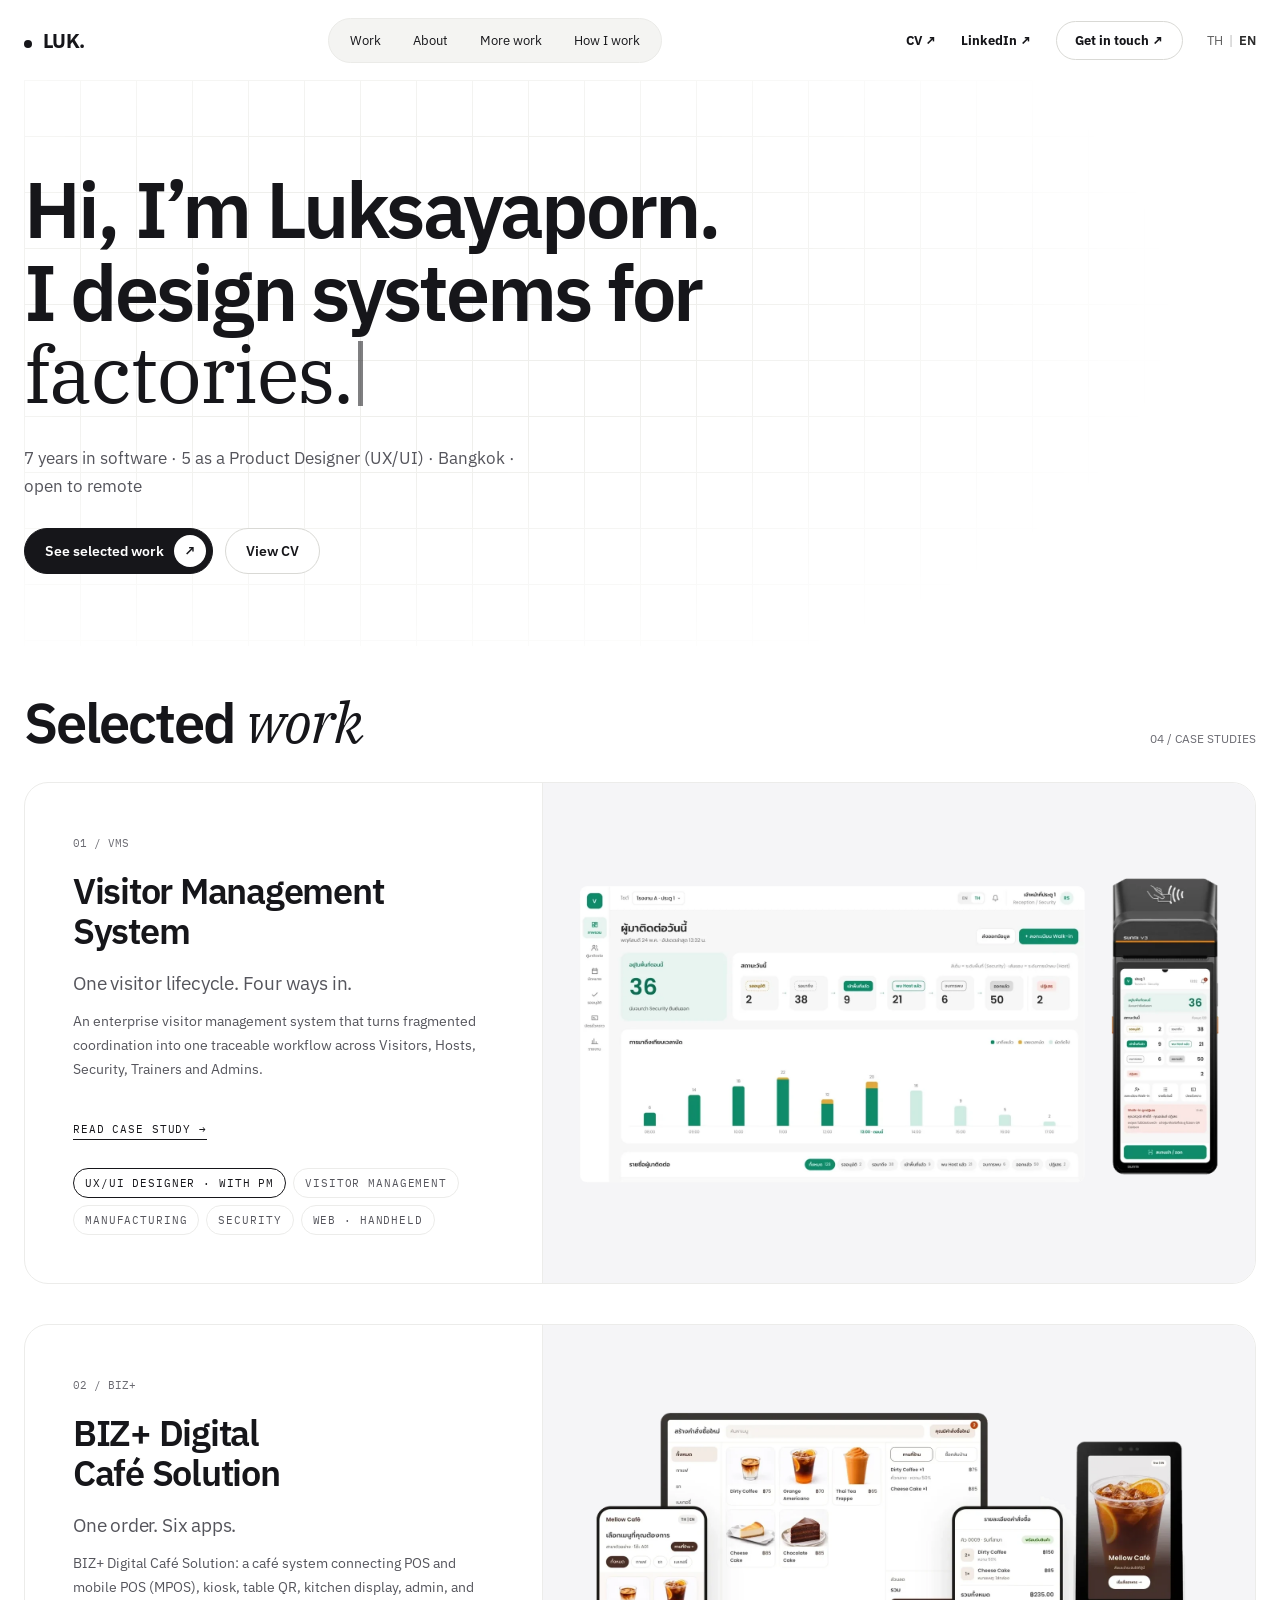
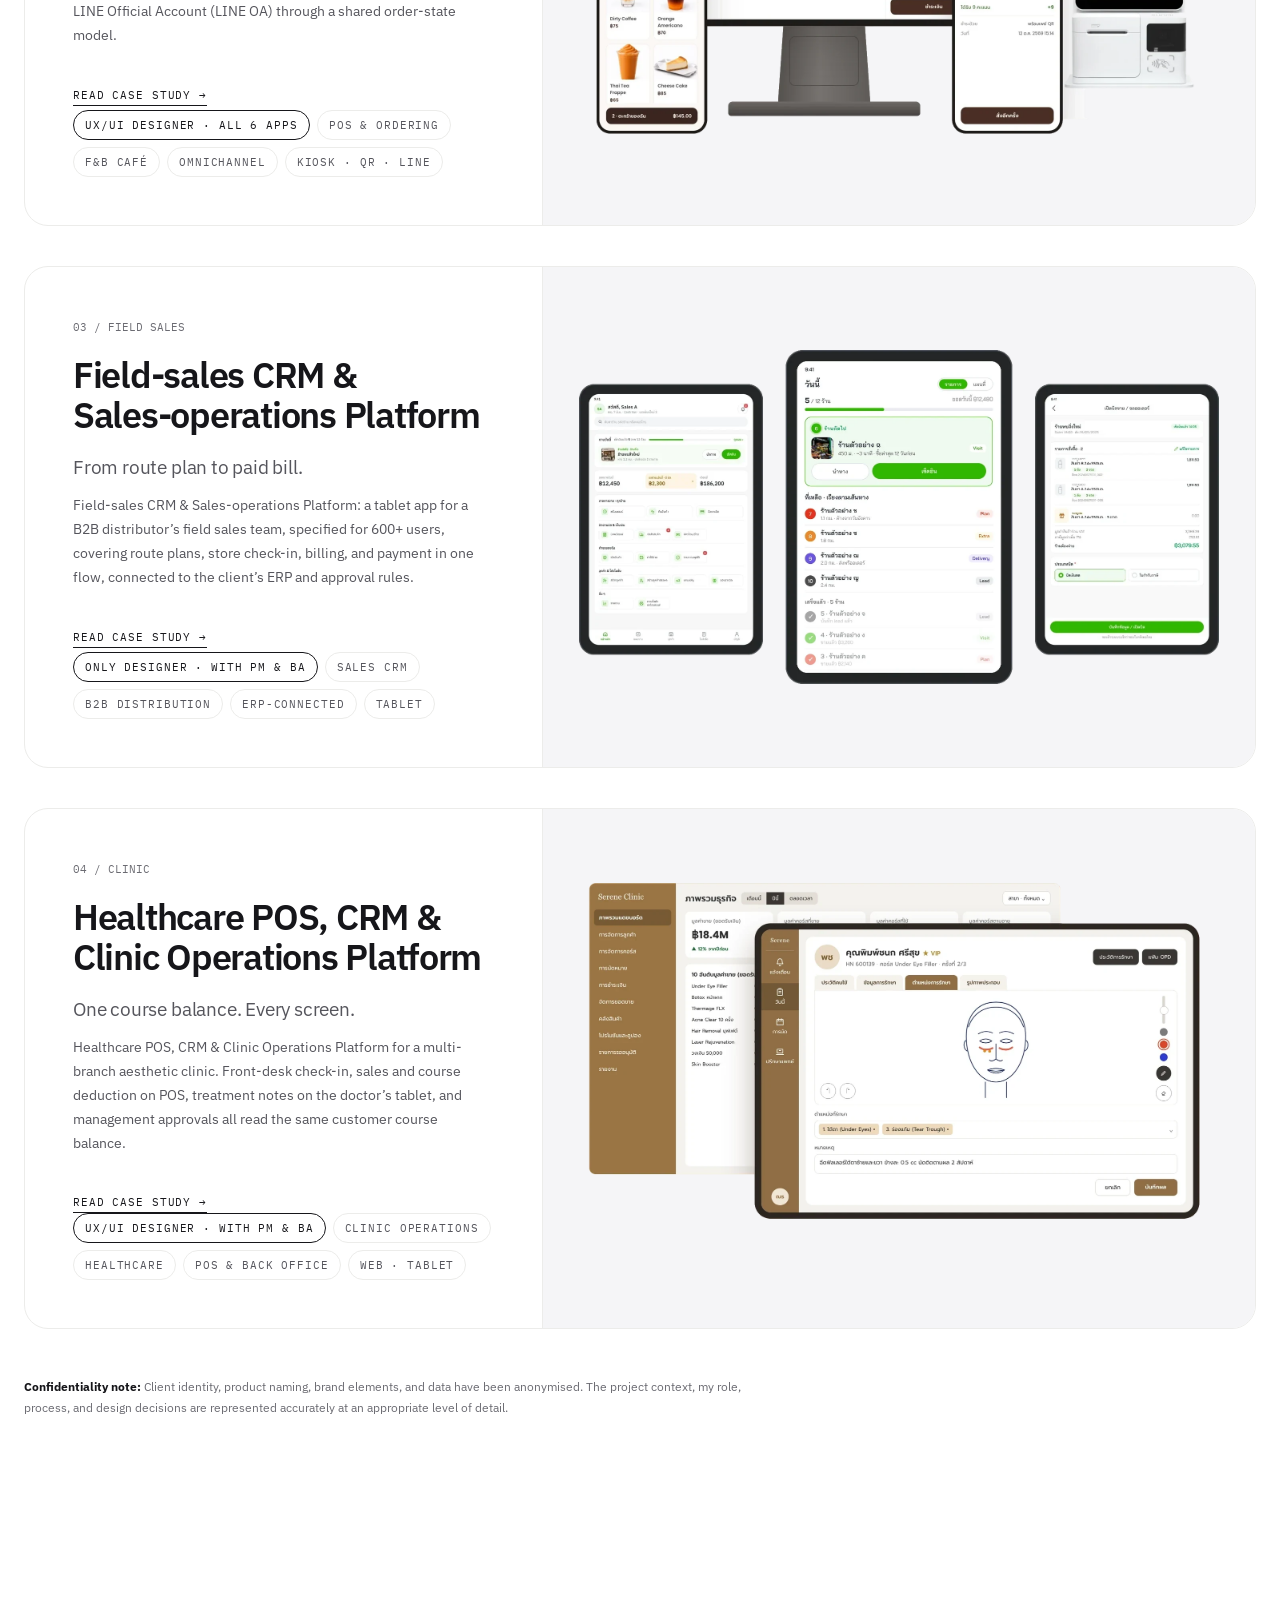
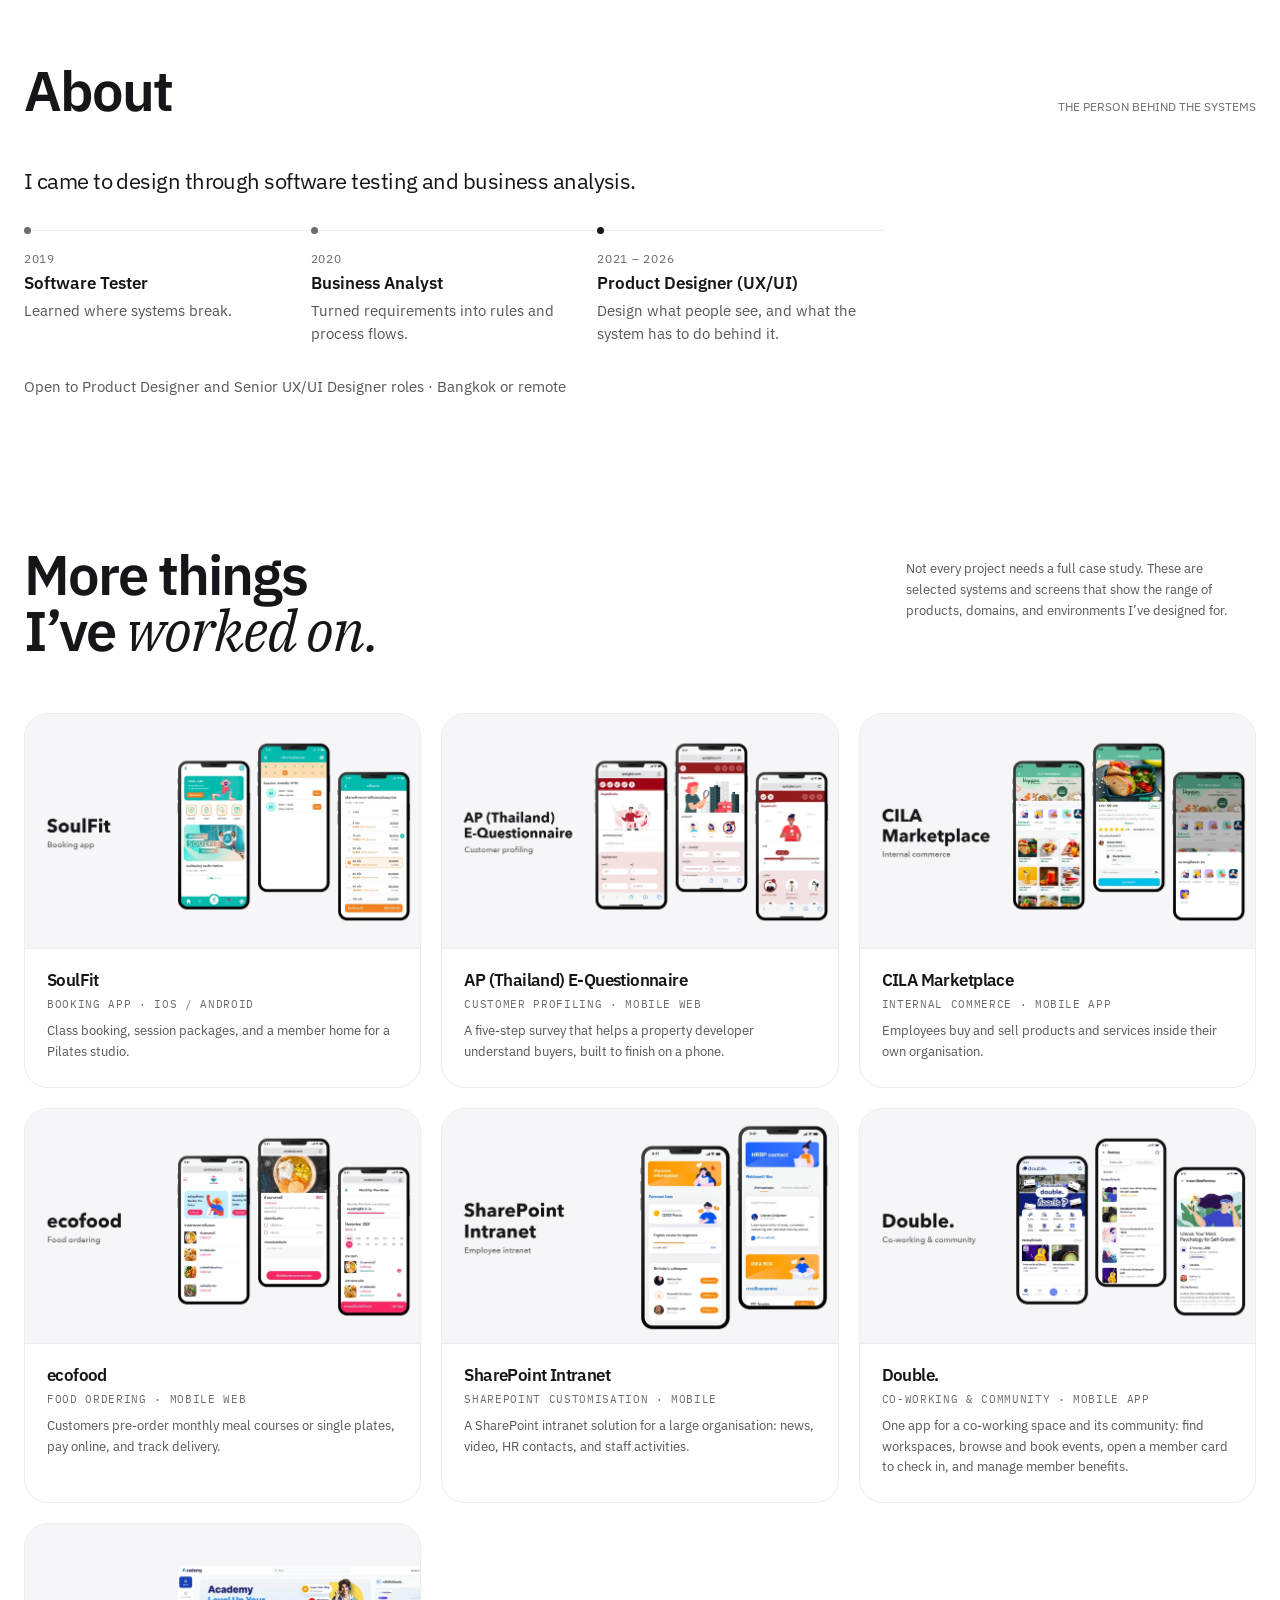
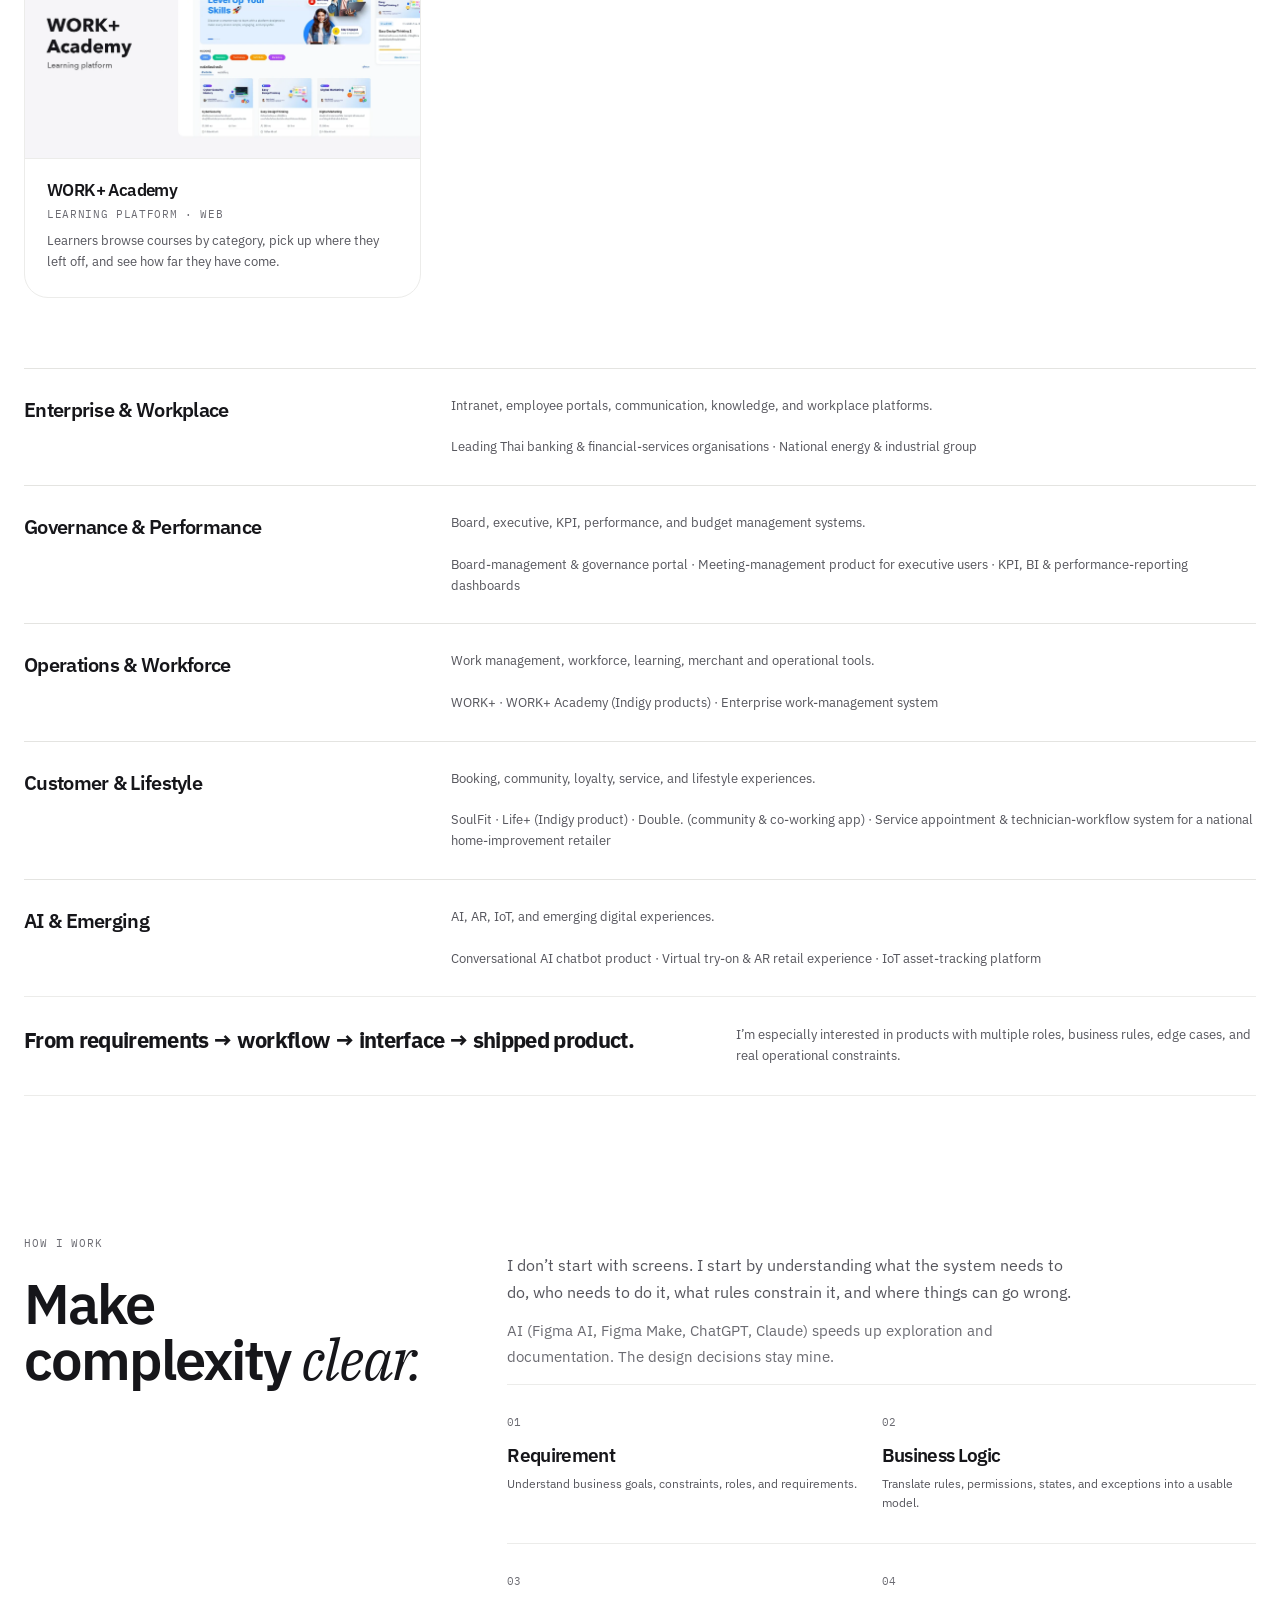
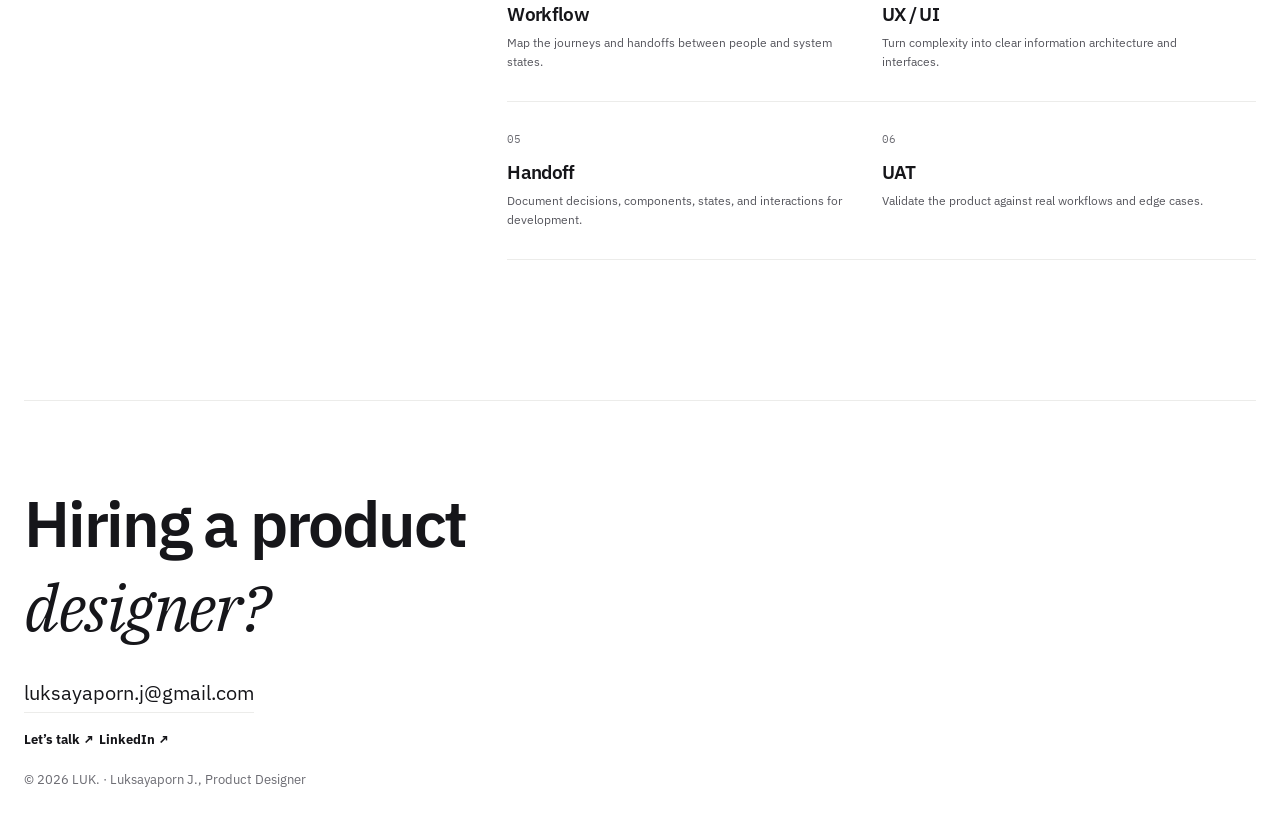
==== commit 06598336: "Deploy cbc698e: project names on case cards" ====
--- a/index.html
+++ b/index.html
@@ -91,6 +91,8 @@
 .g-shot{position:relative;cursor:zoom-in}.g-shot:focus-visible{outline:2px solid var(--ink);outline-offset:3px}.g-shot::after{content:"";position:absolute;right:12px;bottom:12px;width:36px;height:36px;border-radius:50%;background:rgba(22,22,26,.78) url("data:image/svg+xml,%3Csvg xmlns='http://www.w3.org/2000/svg' viewBox='0 0 24 24' fill='none' stroke='white' stroke-width='2' stroke-linecap='round'%3E%3Ccircle cx='10.5' cy='10.5' r='6'/%3E%3Cpath d='M15 15l5 5M10.5 8v5M8 10.5h5'/%3E%3C/svg%3E") center/18px no-repeat;opacity:0;transition:opacity .15s}.g-shot:hover::after,.g-shot:focus-visible::after{opacity:1}@media (hover:none){.g-shot::after{opacity:.9;width:32px;height:32px}}
 .lb{position:fixed;inset:0;z-index:100;display:flex;flex-direction:column;align-items:center;justify-content:center;gap:16px;padding:56px 16px 24px;background:rgba(16,16,20,.94);opacity:0;transition:opacity .15s}.lb.on{opacity:1}.lb img{max-width:min(1600px,94vw);max-height:76vh;width:auto;height:auto;object-fit:contain;border-radius:10px;background:#fff}.lb-cap{color:#fff;text-align:center;max-width:720px}.lb-cap b{display:block;font-size:17px;font-weight:600}.lb-cap span{font-size:13px;color:#b9b9c0}.lb button{all:unset;cursor:pointer;position:absolute;width:44px;height:44px;display:grid;place-items:center;border-radius:50%;color:#fff;font-size:24px;line-height:1;background:rgba(255,255,255,.12)}.lb button:hover,.lb button:focus-visible{background:rgba(255,255,255,.24)}.lb .lb-x{top:12px;right:12px}.lb .lb-prev{left:12px;top:50%;transform:translateY(-50%)}.lb .lb-next{right:12px;top:50%;transform:translateY(-50%)}@media (max-width:640px){.lb .lb-prev,.lb .lb-next{top:auto;bottom:16px;transform:none}.lb{padding-bottom:76px}}@media (prefers-reduced-motion:reduce){.lb,.g-shot::after{transition:none}}
 .process-copy .process-ai{font-size:15px;color:var(--ink-3);margin-top:-4px}
+.case h3,html[lang=th] .case h3{font-size:36px;line-height:1.12}@media(max-width:640px){.case h3,html[lang=th] .case h3{font-size:27px;line-height:1.18}}
+.case-line{margin:10px 0 0;font-size:19px;line-height:1.4;color:var(--ink-2);letter-spacing:-.01em}@media(max-width:640px){.case-line{font-size:16px}}
 </style>
 </head>
 <body>
@@ -115,22 +117,22 @@
 <div class="cases">
 
 <a class="case" href="vms.html">
-<div class="case-copy"><div><span class="case-num">01 / VMS</span><h3>One visitor lifecycle.<br>Four ways in.</h3><p class="case-desc">An enterprise visitor management system that turns fragmented coordination into one traceable workflow across Visitors, Hosts, Security, Trainers and Admins.</p><span class="case-cta">Read case study →</span></div><div class="tags"><span class="tag tag--role">UX/UI Designer · with PM</span><span class="tag">Visitor Management</span><span class="tag">Manufacturing</span><span class="tag">Security</span><span class="tag">Web · Handheld</span></div></div>
+<div class="case-copy"><div><span class="case-num">01 / VMS</span><h3>Visitor Management<br>System</h3><p class="case-line">One visitor lifecycle. Four ways in.</p><p class="case-desc">An enterprise visitor management system that turns fragmented coordination into one traceable workflow across Visitors, Hosts, Security, Trainers and Admins.</p><span class="case-cta">Read case study →</span></div><div class="tags"><span class="tag tag--role">UX/UI Designer · with PM</span><span class="tag">Visitor Management</span><span class="tag">Manufacturing</span><span class="tag">Security</span><span class="tag">Web · Handheld</span></div></div>
 <div class="case-visual"><img class="hero-img" src="assets/landing/vms-hero.webp" alt="Visitor dashboard on desktop with the gate security handheld" width="1600" height="776" loading="lazy"></div>
 </a>
 
 <a class="case" href="bizplus.html">
-<div class="case-copy"><div><span class="case-num">02 / BIZ+</span><h3>One order.<br>Six apps.</h3><p class="case-desc">BIZ+ Digital Café Solution: a café system connecting POS and mobile POS (MPOS), kiosk, table QR, kitchen display, admin, and LINE Official Account (LINE OA) through a shared order-state model.</p><span class="case-cta">Read case study →</span></div><div class="tags"><span class="tag tag--role">UX/UI Designer · all 6 apps</span><span class="tag">POS &amp; Ordering</span><span class="tag">F&amp;B Café</span><span class="tag">Omnichannel</span><span class="tag">Kiosk · QR · LINE</span></div></div>
+<div class="case-copy"><div><span class="case-num">02 / BIZ+</span><h3>BIZ+ Digital<br>Café Solution</h3><p class="case-line">One order. Six apps.</p><p class="case-desc">BIZ+ Digital Café Solution: a café system connecting POS and mobile POS (MPOS), kiosk, table QR, kitchen display, admin, and LINE Official Account (LINE OA) through a shared order-state model.</p><span class="case-cta">Read case study →</span></div><div class="tags"><span class="tag tag--role">UX/UI Designer · all 6 apps</span><span class="tag">POS &amp; Ordering</span><span class="tag">F&amp;B Café</span><span class="tag">Omnichannel</span><span class="tag">Kiosk · QR · LINE</span></div></div>
 <div class="case-visual"><img class="hero-img" src="assets/landing/biz-hero.webp" alt="Café ordering on POS, table QR, LINE order detail, and kiosk" width="1600" height="874" loading="lazy"></div>
 </a>
 
 <a class="case" href="field-sales.html">
-<div class="case-copy"><div><span class="case-num">03 / FIELD SALES</span><h3>From route plan<br>to paid bill.</h3><p class="case-desc">Field-sales CRM &amp; Sales-operations Platform: a tablet app for a B2B distributor’s field sales team, specified for 600+ users, covering route plans, store check-in, billing, and payment in one flow, connected to the client’s ERP and approval rules.</p><span class="case-cta">Read case study →</span></div><div class="tags"><span class="tag tag--role">Only designer · with PM &amp; BA</span><span class="tag">Sales CRM</span><span class="tag">B2B Distribution</span><span class="tag">ERP-connected</span><span class="tag">Tablet</span></div></div>
+<div class="case-copy"><div><span class="case-num">03 / FIELD SALES</span><h3>Field-sales CRM &amp;<br>Sales-operations Platform</h3><p class="case-line">From route plan to paid bill.</p><p class="case-desc">Field-sales CRM &amp; Sales-operations Platform: a tablet app for a B2B distributor’s field sales team, specified for 600+ users, covering route plans, store check-in, billing, and payment in one flow, connected to the client’s ERP and approval rules.</p><span class="case-cta">Read case study →</span></div><div class="tags"><span class="tag tag--role">Only designer · with PM &amp; BA</span><span class="tag">Sales CRM</span><span class="tag">B2B Distribution</span><span class="tag">ERP-connected</span><span class="tag">Tablet</span></div></div>
 <div class="case-visual"><img class="hero-img" src="assets/landing/fs-hero.webp" alt="Field sales home, route plan, and billing on tablet" width="1600" height="833" loading="lazy"></div>
 </a>
 
 <a class="case" href="clinic.html">
-<div class="case-copy"><div><span class="case-num">04 / CLINIC</span><h3>One course balance.<br>Every screen.</h3><p class="case-desc">Healthcare POS, CRM &amp; Clinic Operations Platform for a multi-branch aesthetic clinic. Front-desk check-in, sales and course deduction on POS, treatment notes on the doctor’s tablet, and management approvals all read the same customer course balance.</p><span class="case-cta">Read case study →</span></div><div class="tags"><span class="tag tag--role">UX/UI Designer · with PM &amp; BA</span><span class="tag">Clinic Operations</span><span class="tag">Healthcare</span><span class="tag">POS &amp; Back office</span><span class="tag">Web · Tablet</span></div></div>
+<div class="case-copy"><div><span class="case-num">04 / CLINIC</span><h3>Healthcare POS, CRM &amp;<br>Clinic Operations Platform</h3><p class="case-line">One course balance. Every screen.</p><p class="case-desc">Healthcare POS, CRM &amp; Clinic Operations Platform for a multi-branch aesthetic clinic. Front-desk check-in, sales and course deduction on POS, treatment notes on the doctor’s tablet, and management approvals all read the same customer course balance.</p><span class="case-cta">Read case study →</span></div><div class="tags"><span class="tag tag--role">UX/UI Designer · with PM &amp; BA</span><span class="tag">Clinic Operations</span><span class="tag">Healthcare</span><span class="tag">POS &amp; Back office</span><span class="tag">Web · Tablet</span></div></div>
 <div class="case-visual"><img class="hero-img" src="assets/landing/clinic-hero.webp" alt="Clinic business dashboard on desktop with the doctor’s treatment-notes tablet" width="1600" height="927" loading="lazy"></div>
 </a>
 </div>
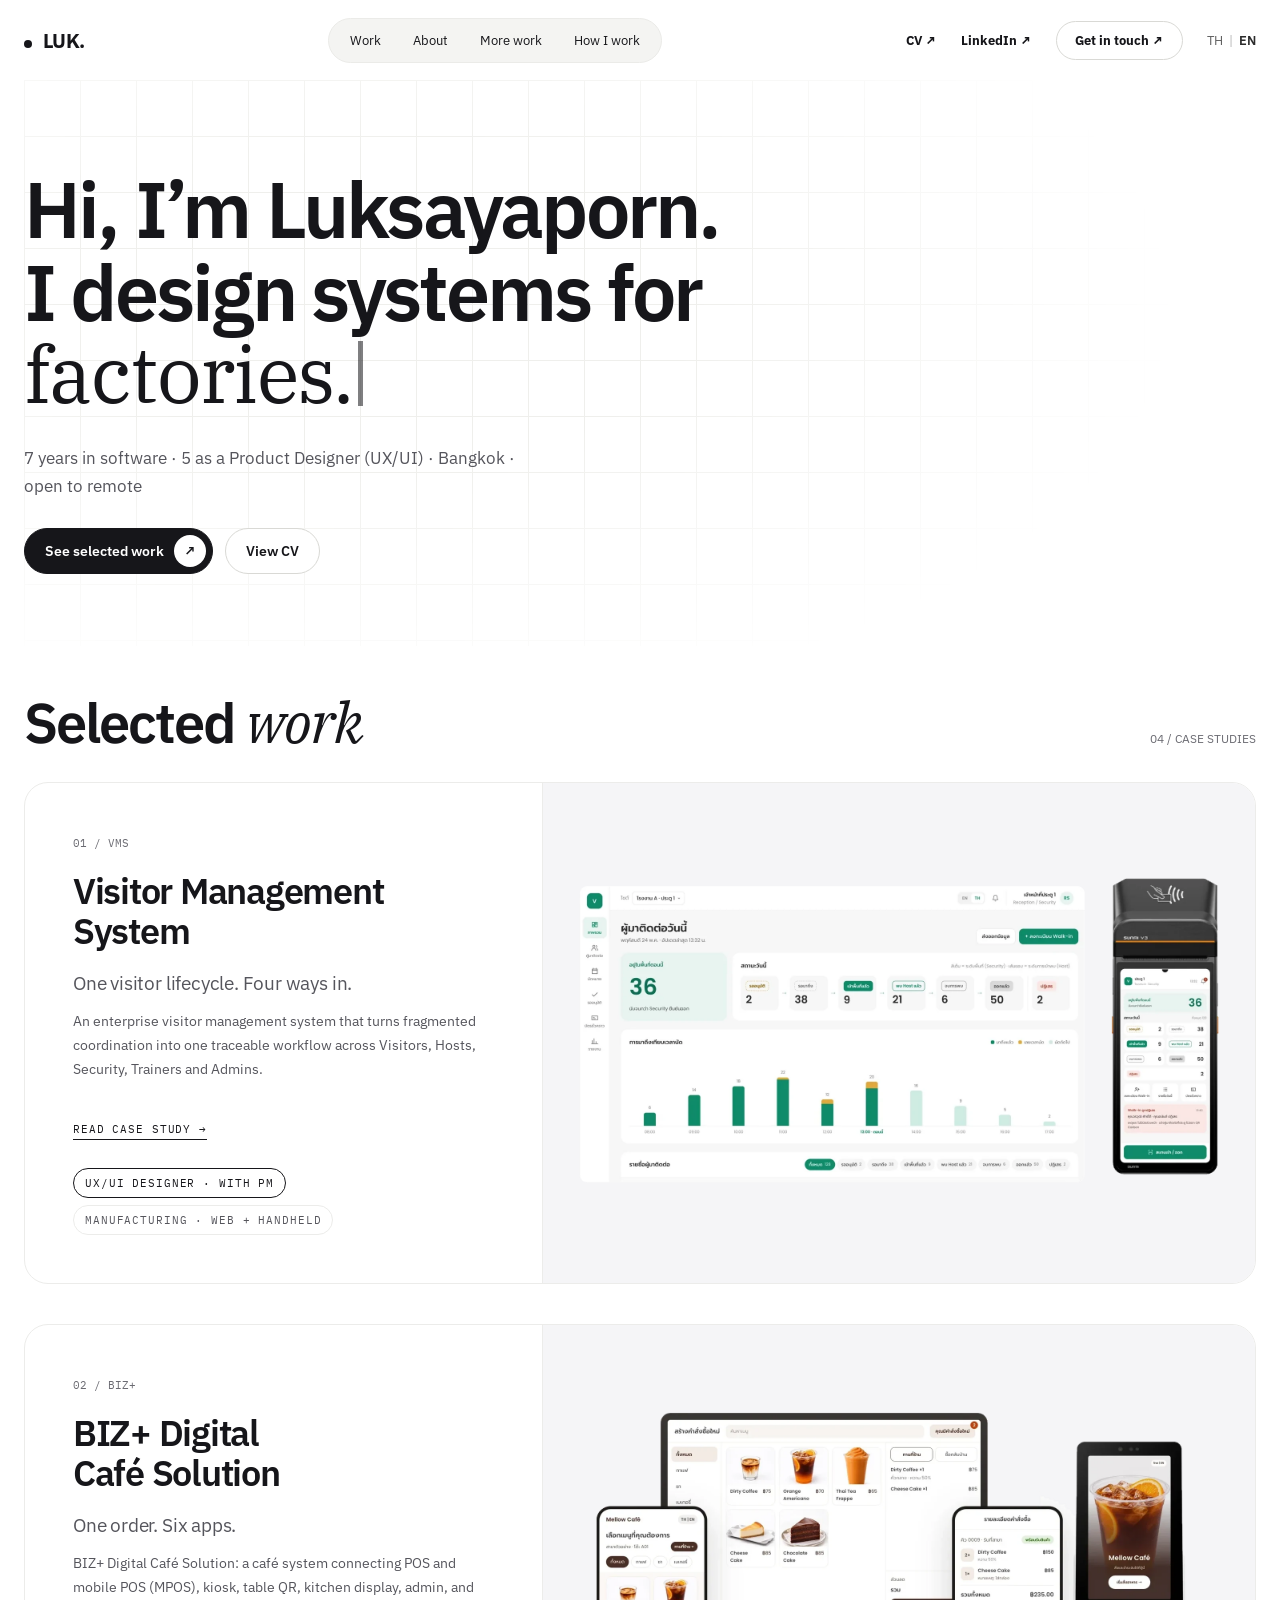
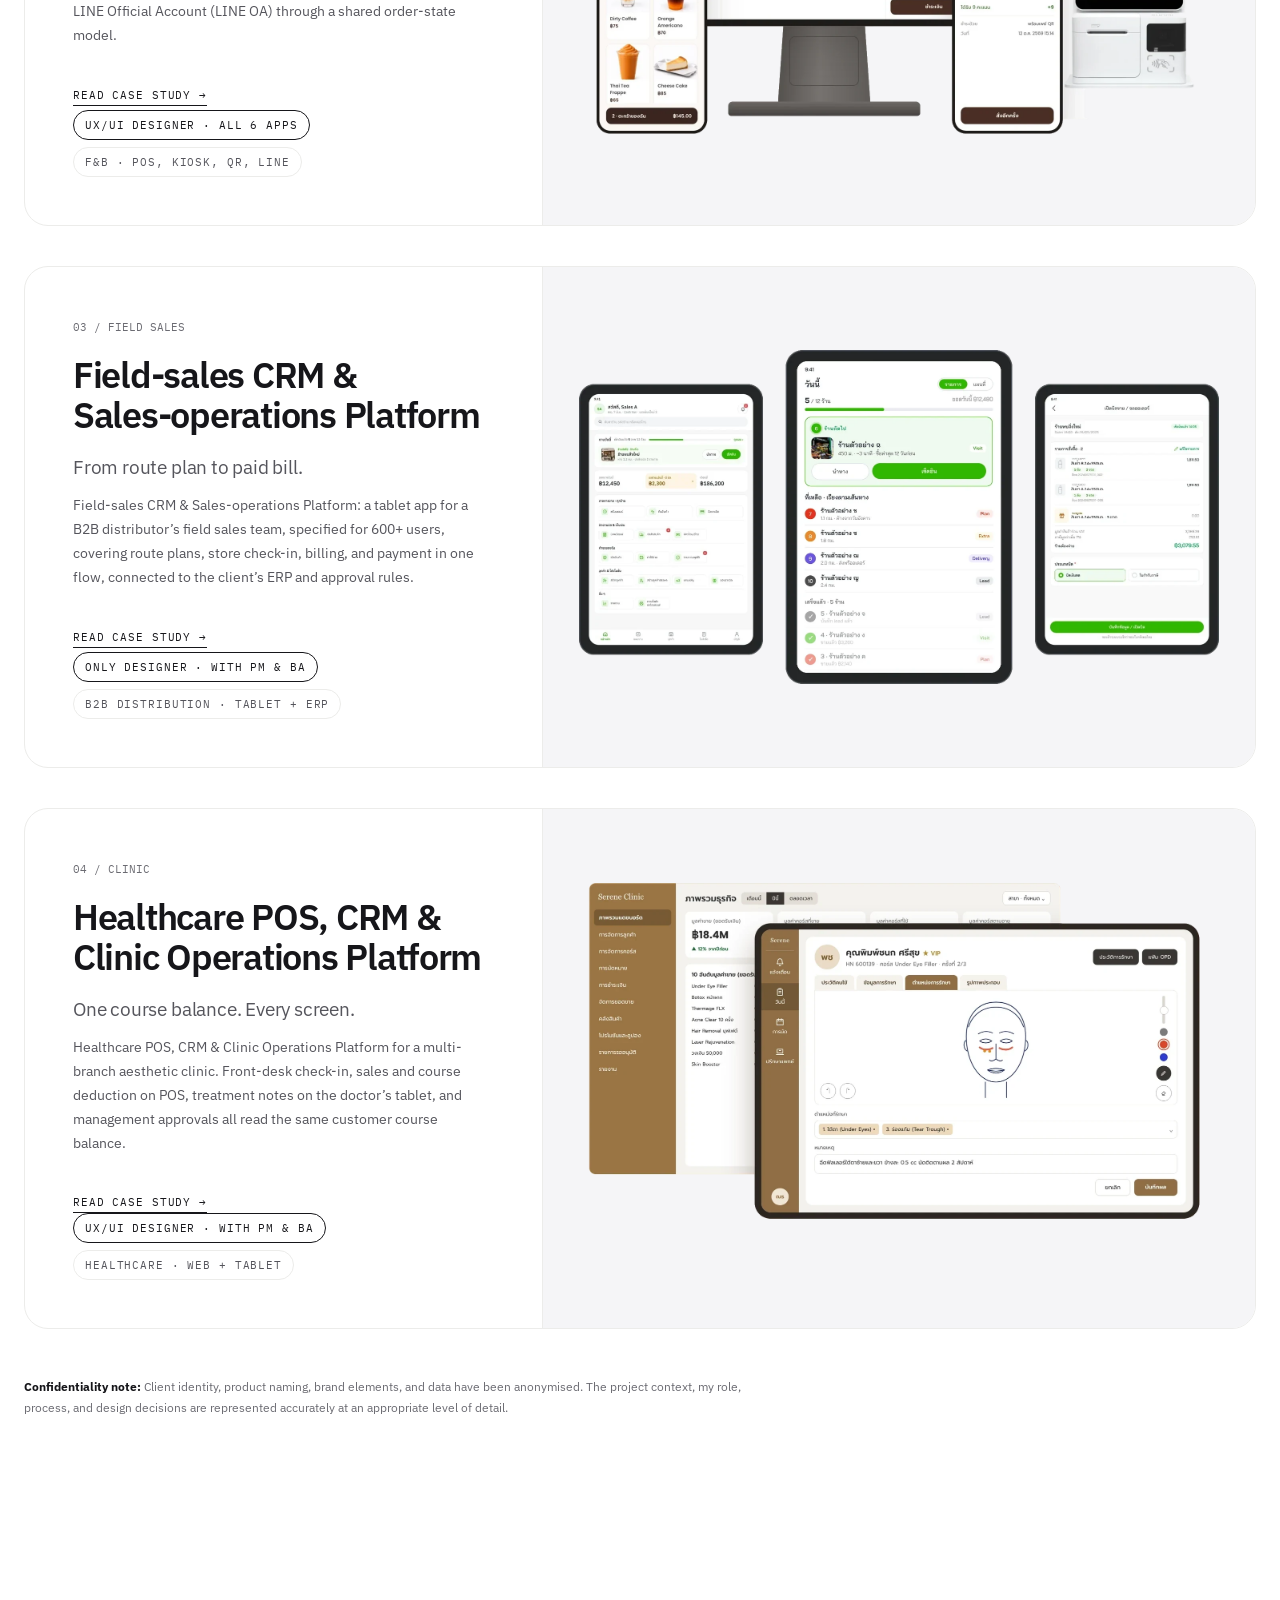
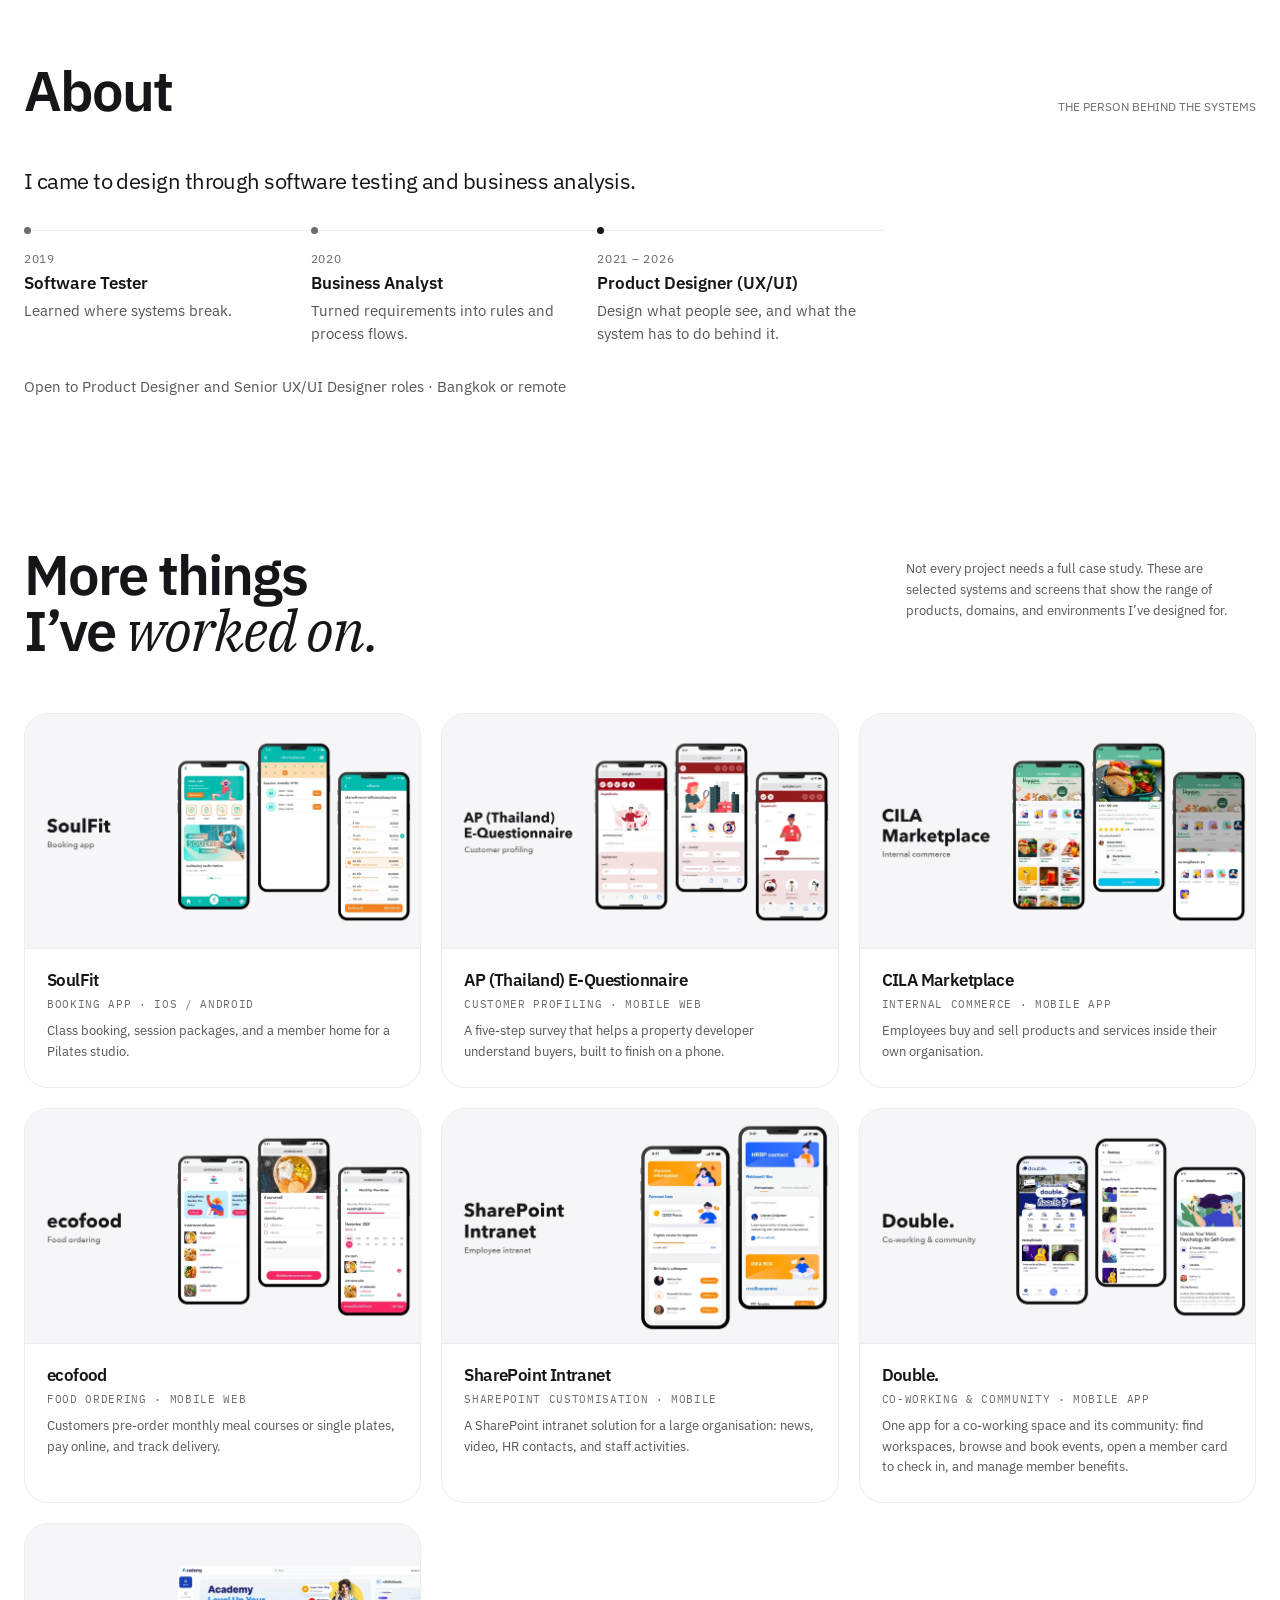
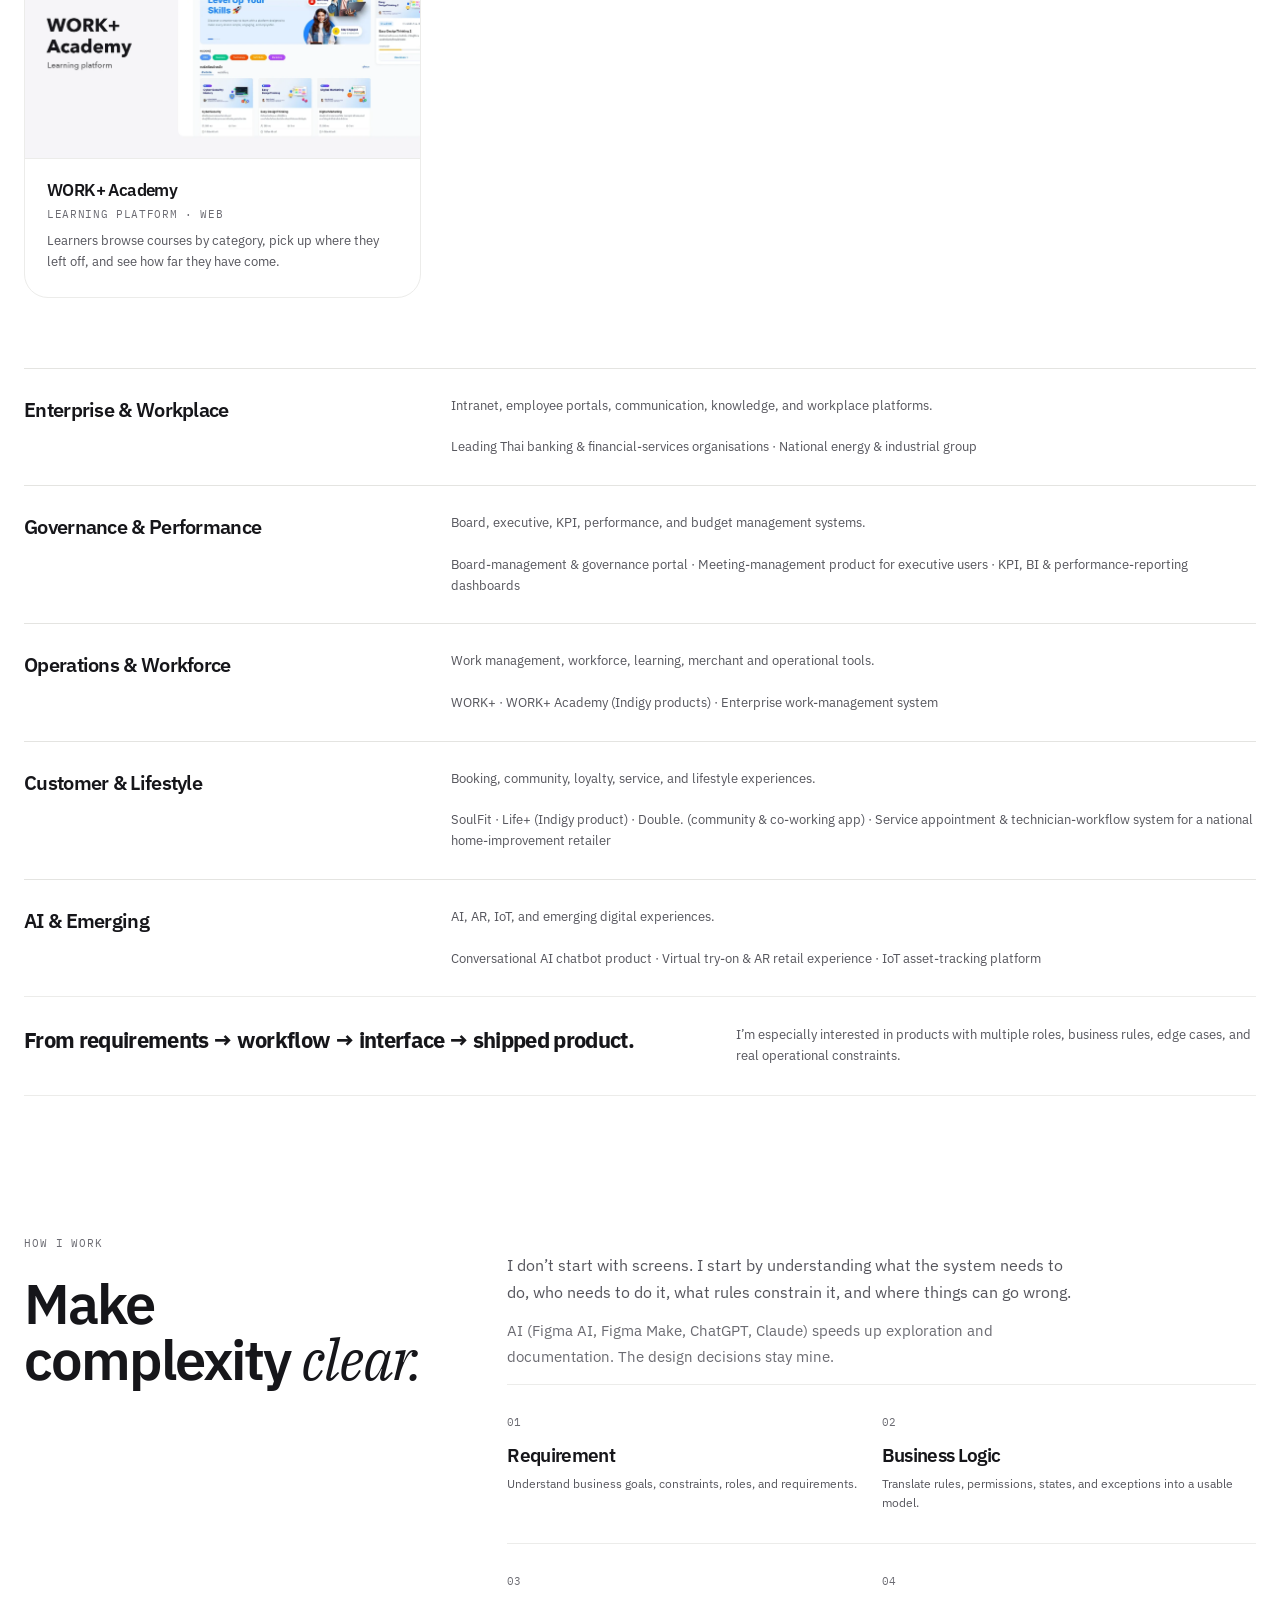
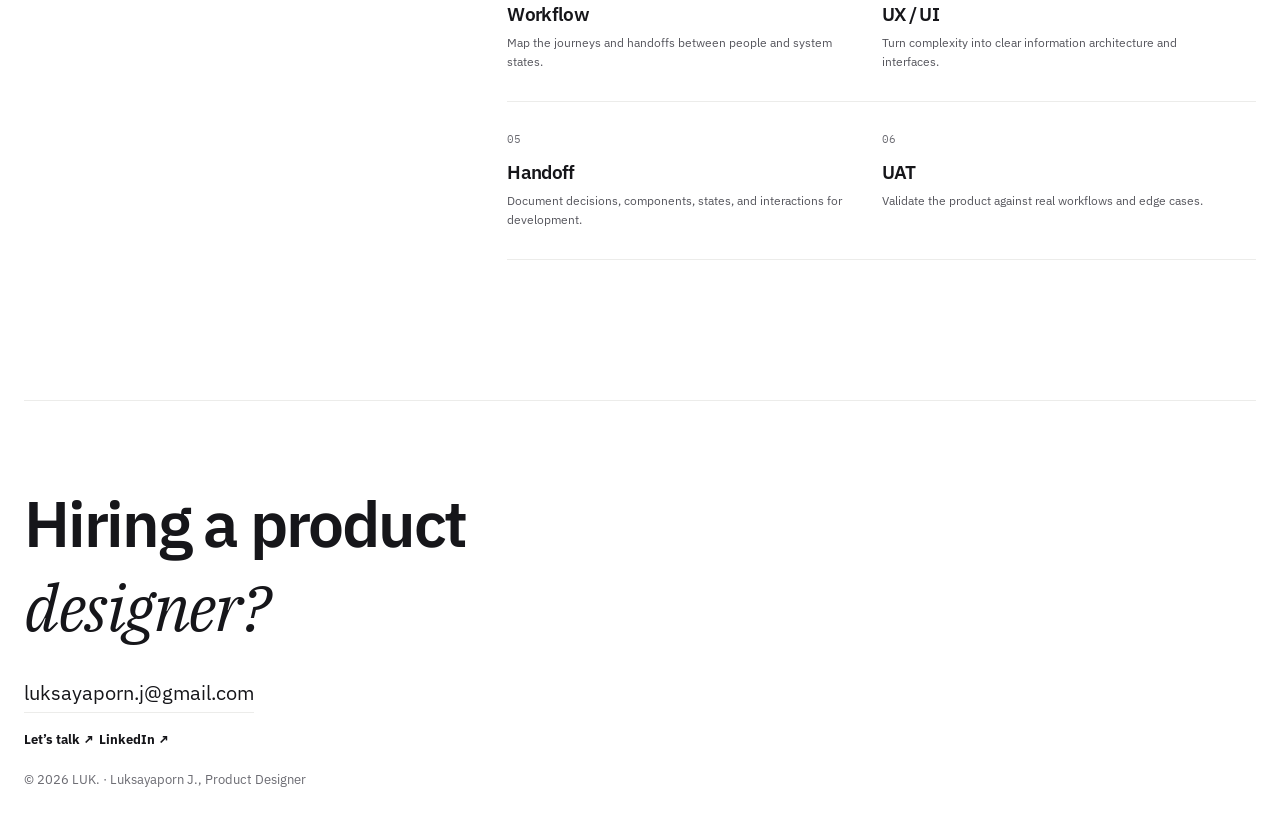
==== commit ea85f476: "Deploy: BIZ+ and Field Sales narrative, two tags per card" ====
--- a/index.html
+++ b/index.html
@@ -117,22 +117,22 @@
 <div class="cases">
 
 <a class="case" href="vms.html">
-<div class="case-copy"><div><span class="case-num">01 / VMS</span><h3>Visitor Management<br>System</h3><p class="case-line">One visitor lifecycle. Four ways in.</p><p class="case-desc">An enterprise visitor management system that turns fragmented coordination into one traceable workflow across Visitors, Hosts, Security, Trainers and Admins.</p><span class="case-cta">Read case study →</span></div><div class="tags"><span class="tag tag--role">UX/UI Designer · with PM</span><span class="tag">Visitor Management</span><span class="tag">Manufacturing</span><span class="tag">Security</span><span class="tag">Web · Handheld</span></div></div>
+<div class="case-copy"><div><span class="case-num">01 / VMS</span><h3>Visitor Management<br>System</h3><p class="case-line">One visitor lifecycle. Four ways in.</p><p class="case-desc">An enterprise visitor management system that turns fragmented coordination into one traceable workflow across Visitors, Hosts, Security, Trainers and Admins.</p><span class="case-cta">Read case study →</span></div><div class="tags"><span class="tag tag--role">UX/UI Designer · with PM</span><span class="tag">Manufacturing · Web + Handheld</span></div></div>
 <div class="case-visual"><img class="hero-img" src="assets/landing/vms-hero.webp" alt="Visitor dashboard on desktop with the gate security handheld" width="1600" height="776" loading="lazy"></div>
 </a>
 
 <a class="case" href="bizplus.html">
-<div class="case-copy"><div><span class="case-num">02 / BIZ+</span><h3>BIZ+ Digital<br>Café Solution</h3><p class="case-line">One order. Six apps.</p><p class="case-desc">BIZ+ Digital Café Solution: a café system connecting POS and mobile POS (MPOS), kiosk, table QR, kitchen display, admin, and LINE Official Account (LINE OA) through a shared order-state model.</p><span class="case-cta">Read case study →</span></div><div class="tags"><span class="tag tag--role">UX/UI Designer · all 6 apps</span><span class="tag">POS &amp; Ordering</span><span class="tag">F&amp;B Café</span><span class="tag">Omnichannel</span><span class="tag">Kiosk · QR · LINE</span></div></div>
+<div class="case-copy"><div><span class="case-num">02 / BIZ+</span><h3>BIZ+ Digital<br>Café Solution</h3><p class="case-line">One order. Six apps.</p><p class="case-desc">BIZ+ Digital Café Solution: a café system connecting POS and mobile POS (MPOS), kiosk, table QR, kitchen display, admin, and LINE Official Account (LINE OA) through a shared order-state model.</p><span class="case-cta">Read case study →</span></div><div class="tags"><span class="tag tag--role">UX/UI Designer · all 6 apps</span><span class="tag">F&amp;B · POS, Kiosk, QR, LINE</span></div></div>
 <div class="case-visual"><img class="hero-img" src="assets/landing/biz-hero.webp" alt="Café ordering on POS, table QR, LINE order detail, and kiosk" width="1600" height="874" loading="lazy"></div>
 </a>
 
 <a class="case" href="field-sales.html">
-<div class="case-copy"><div><span class="case-num">03 / FIELD SALES</span><h3>Field-sales CRM &amp;<br>Sales-operations Platform</h3><p class="case-line">From route plan to paid bill.</p><p class="case-desc">Field-sales CRM &amp; Sales-operations Platform: a tablet app for a B2B distributor’s field sales team, specified for 600+ users, covering route plans, store check-in, billing, and payment in one flow, connected to the client’s ERP and approval rules.</p><span class="case-cta">Read case study →</span></div><div class="tags"><span class="tag tag--role">Only designer · with PM &amp; BA</span><span class="tag">Sales CRM</span><span class="tag">B2B Distribution</span><span class="tag">ERP-connected</span><span class="tag">Tablet</span></div></div>
+<div class="case-copy"><div><span class="case-num">03 / FIELD SALES</span><h3>Field-sales CRM &amp;<br>Sales-operations Platform</h3><p class="case-line">From route plan to paid bill.</p><p class="case-desc">Field-sales CRM &amp; Sales-operations Platform: a tablet app for a B2B distributor’s field sales team, specified for 600+ users, covering route plans, store check-in, billing, and payment in one flow, connected to the client’s ERP and approval rules.</p><span class="case-cta">Read case study →</span></div><div class="tags"><span class="tag tag--role">Only designer · with PM &amp; BA</span><span class="tag">B2B Distribution · Tablet + ERP</span></div></div>
 <div class="case-visual"><img class="hero-img" src="assets/landing/fs-hero.webp" alt="Field sales home, route plan, and billing on tablet" width="1600" height="833" loading="lazy"></div>
 </a>
 
 <a class="case" href="clinic.html">
-<div class="case-copy"><div><span class="case-num">04 / CLINIC</span><h3>Healthcare POS, CRM &amp;<br>Clinic Operations Platform</h3><p class="case-line">One course balance. Every screen.</p><p class="case-desc">Healthcare POS, CRM &amp; Clinic Operations Platform for a multi-branch aesthetic clinic. Front-desk check-in, sales and course deduction on POS, treatment notes on the doctor’s tablet, and management approvals all read the same customer course balance.</p><span class="case-cta">Read case study →</span></div><div class="tags"><span class="tag tag--role">UX/UI Designer · with PM &amp; BA</span><span class="tag">Clinic Operations</span><span class="tag">Healthcare</span><span class="tag">POS &amp; Back office</span><span class="tag">Web · Tablet</span></div></div>
+<div class="case-copy"><div><span class="case-num">04 / CLINIC</span><h3>Healthcare POS, CRM &amp;<br>Clinic Operations Platform</h3><p class="case-line">One course balance. Every screen.</p><p class="case-desc">Healthcare POS, CRM &amp; Clinic Operations Platform for a multi-branch aesthetic clinic. Front-desk check-in, sales and course deduction on POS, treatment notes on the doctor’s tablet, and management approvals all read the same customer course balance.</p><span class="case-cta">Read case study →</span></div><div class="tags"><span class="tag tag--role">UX/UI Designer · with PM &amp; BA</span><span class="tag">Healthcare · Web + Tablet</span></div></div>
 <div class="case-visual"><img class="hero-img" src="assets/landing/clinic-hero.webp" alt="Clinic business dashboard on desktop with the doctor’s treatment-notes tablet" width="1600" height="927" loading="lazy"></div>
 </a>
 </div>
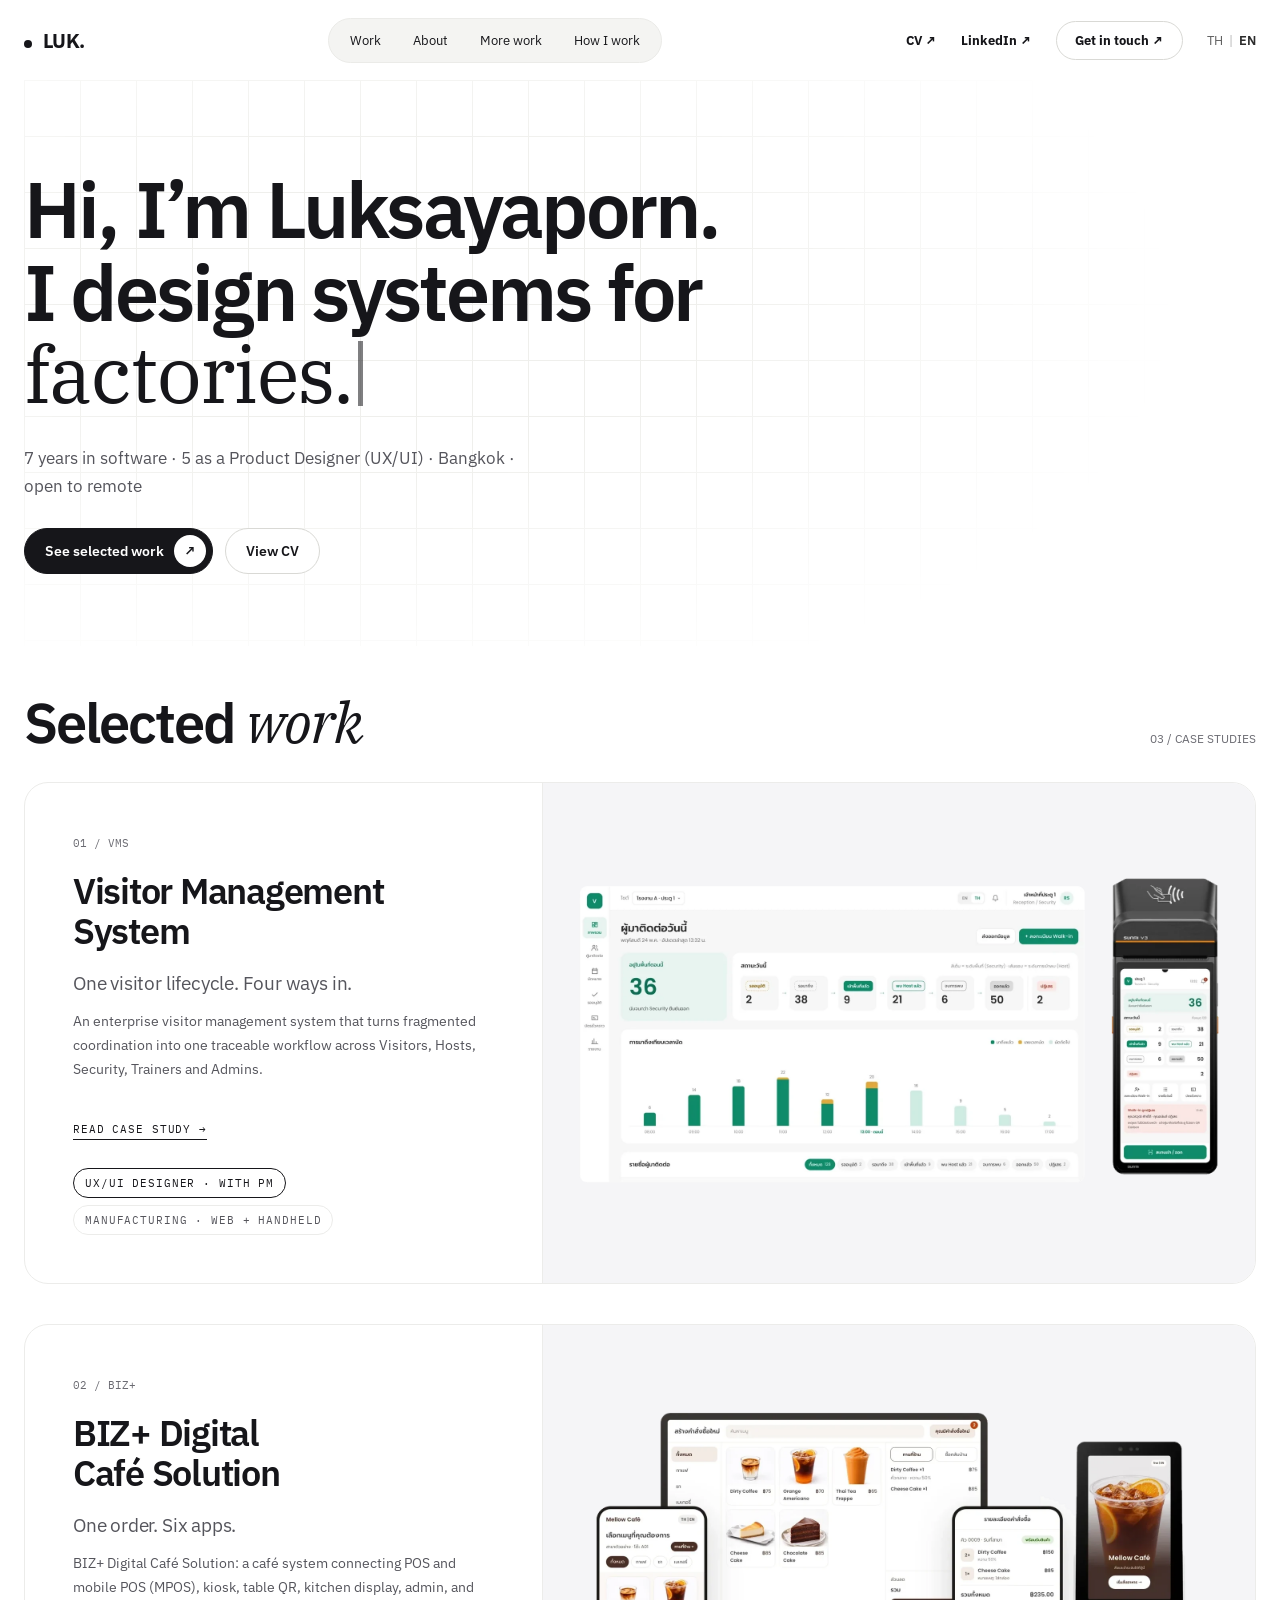
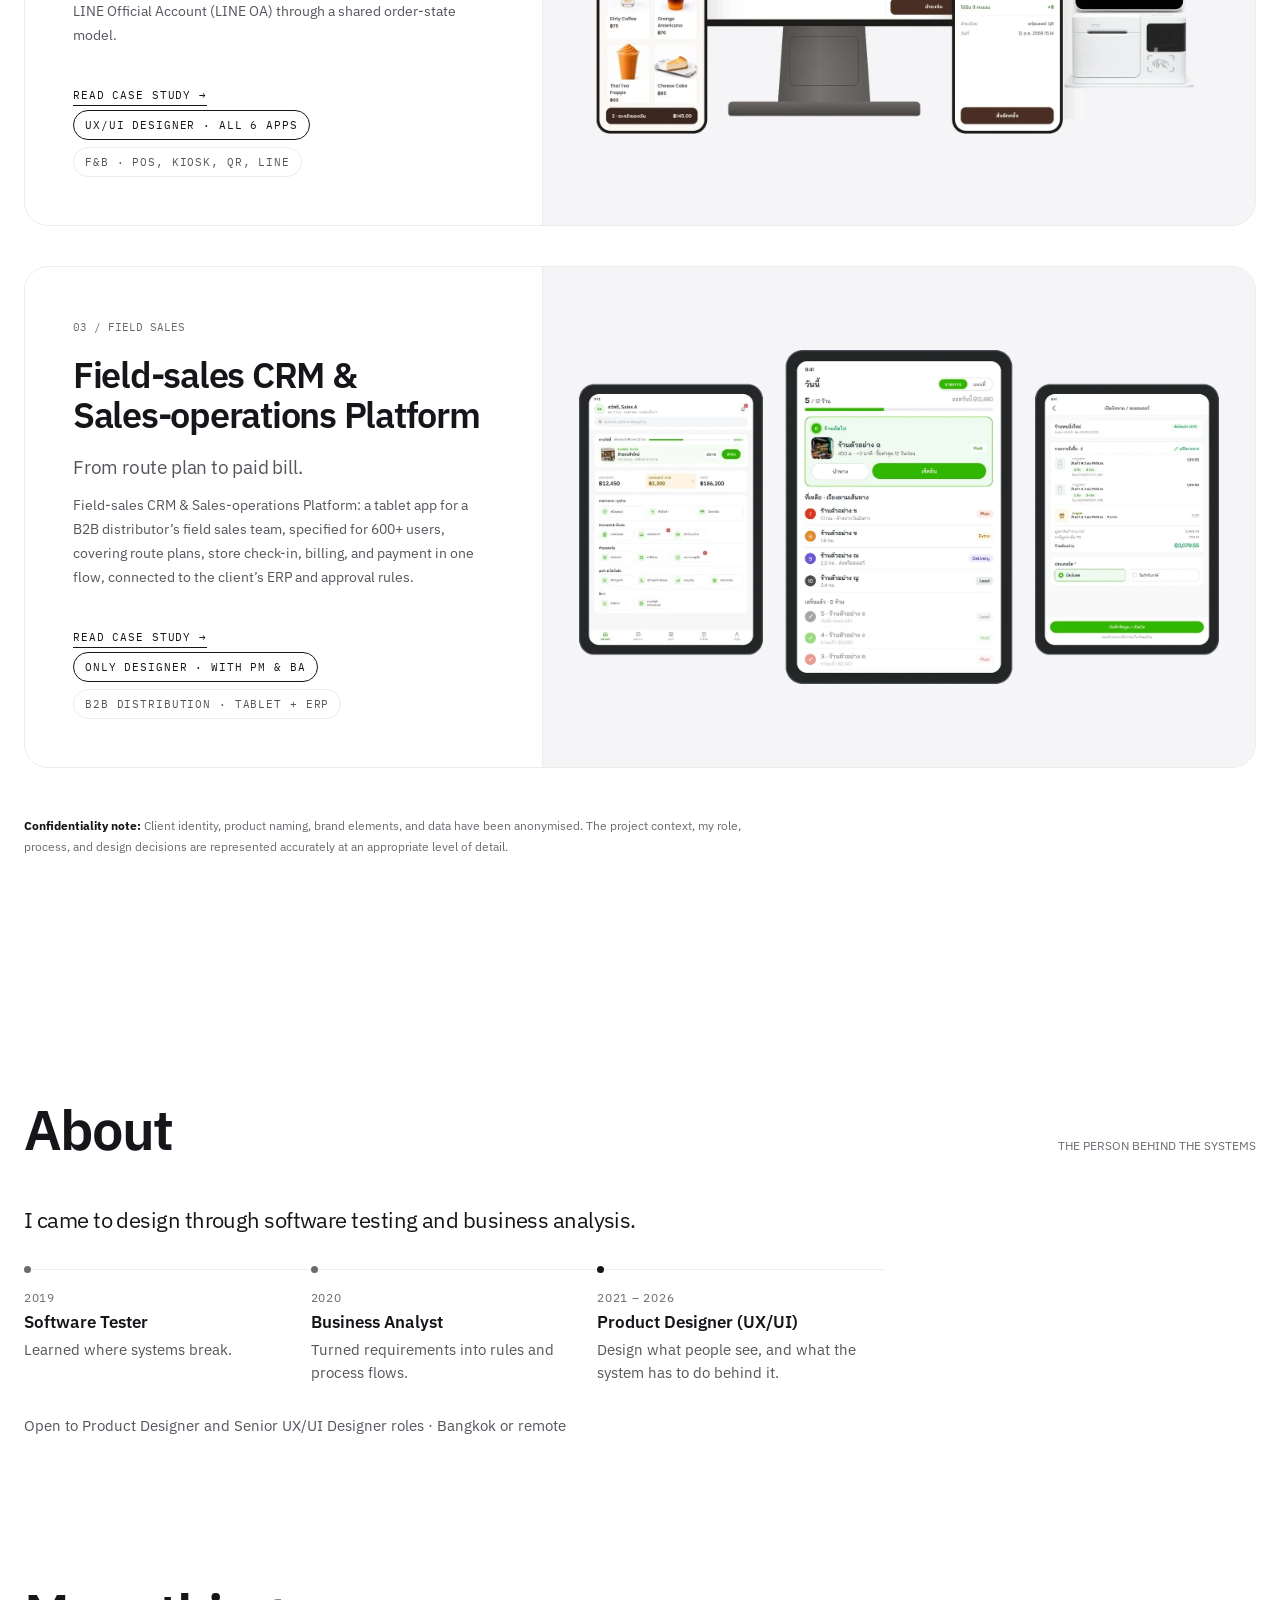
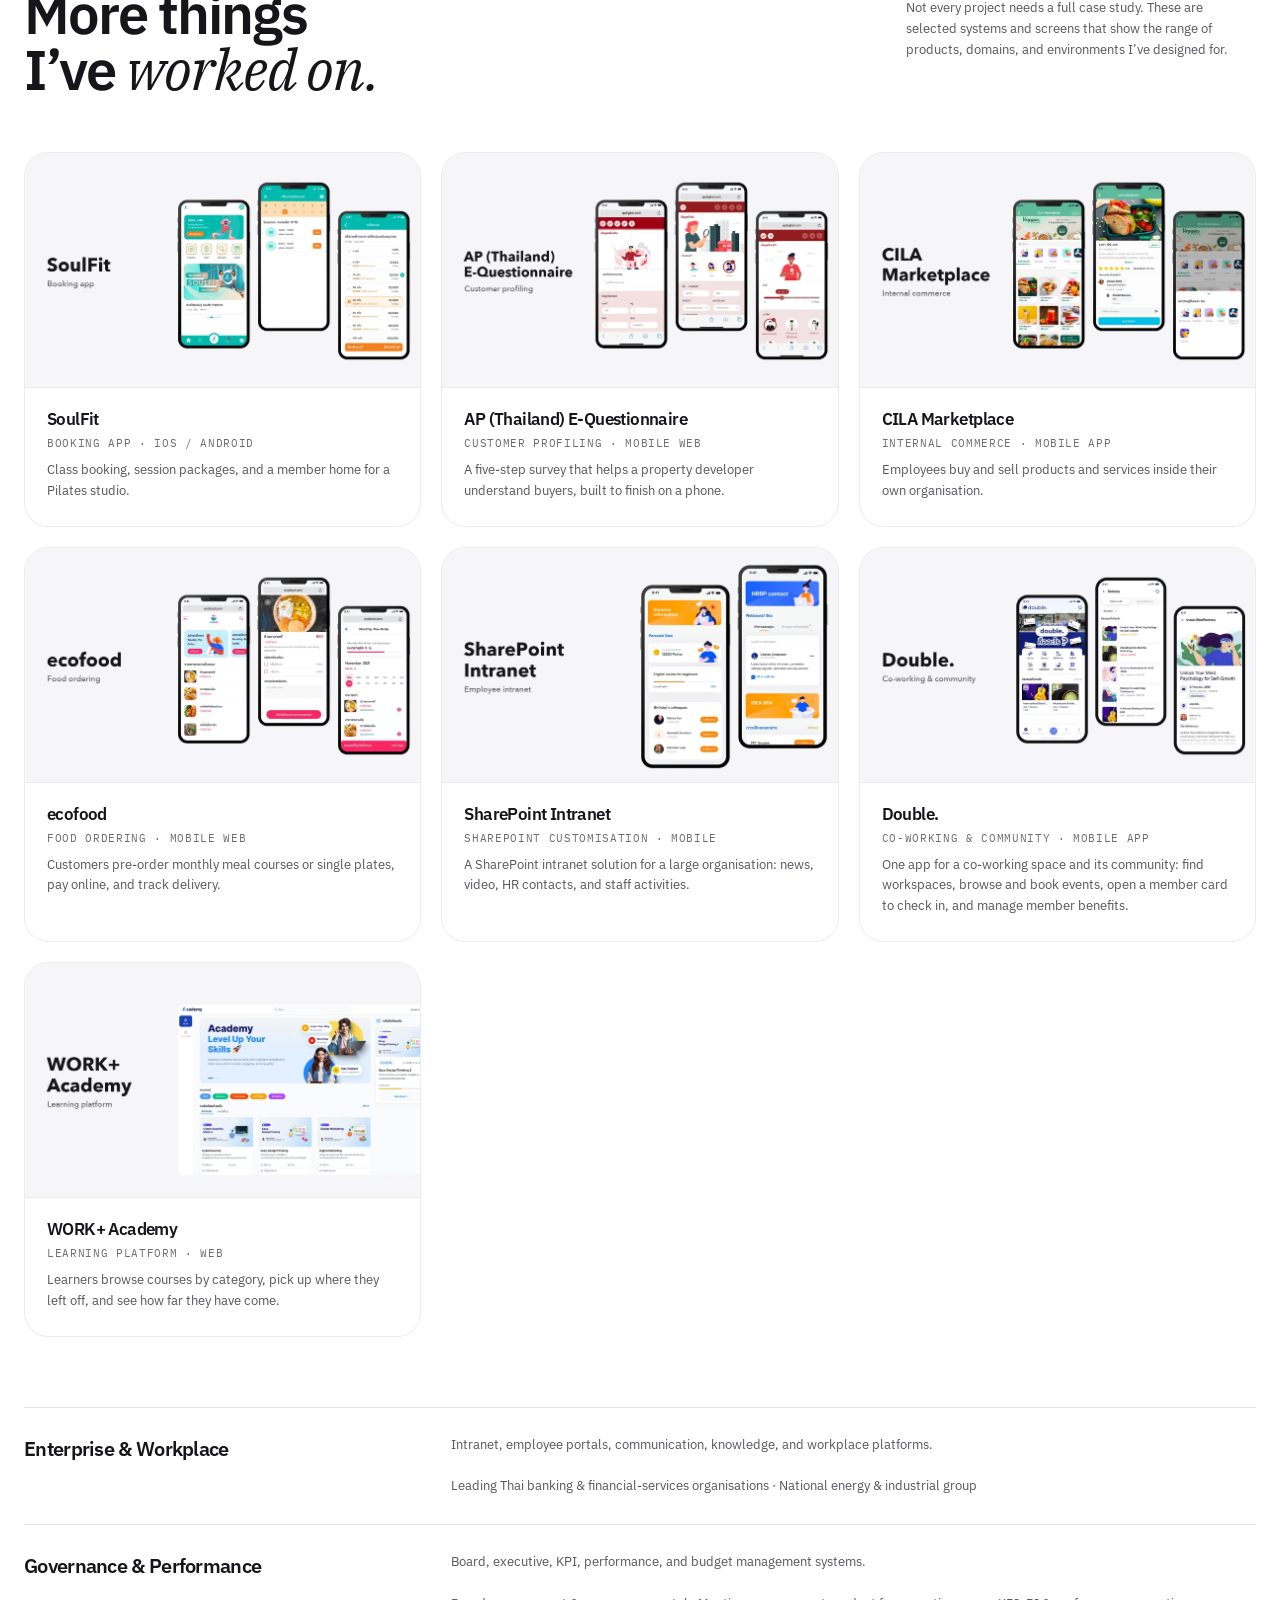
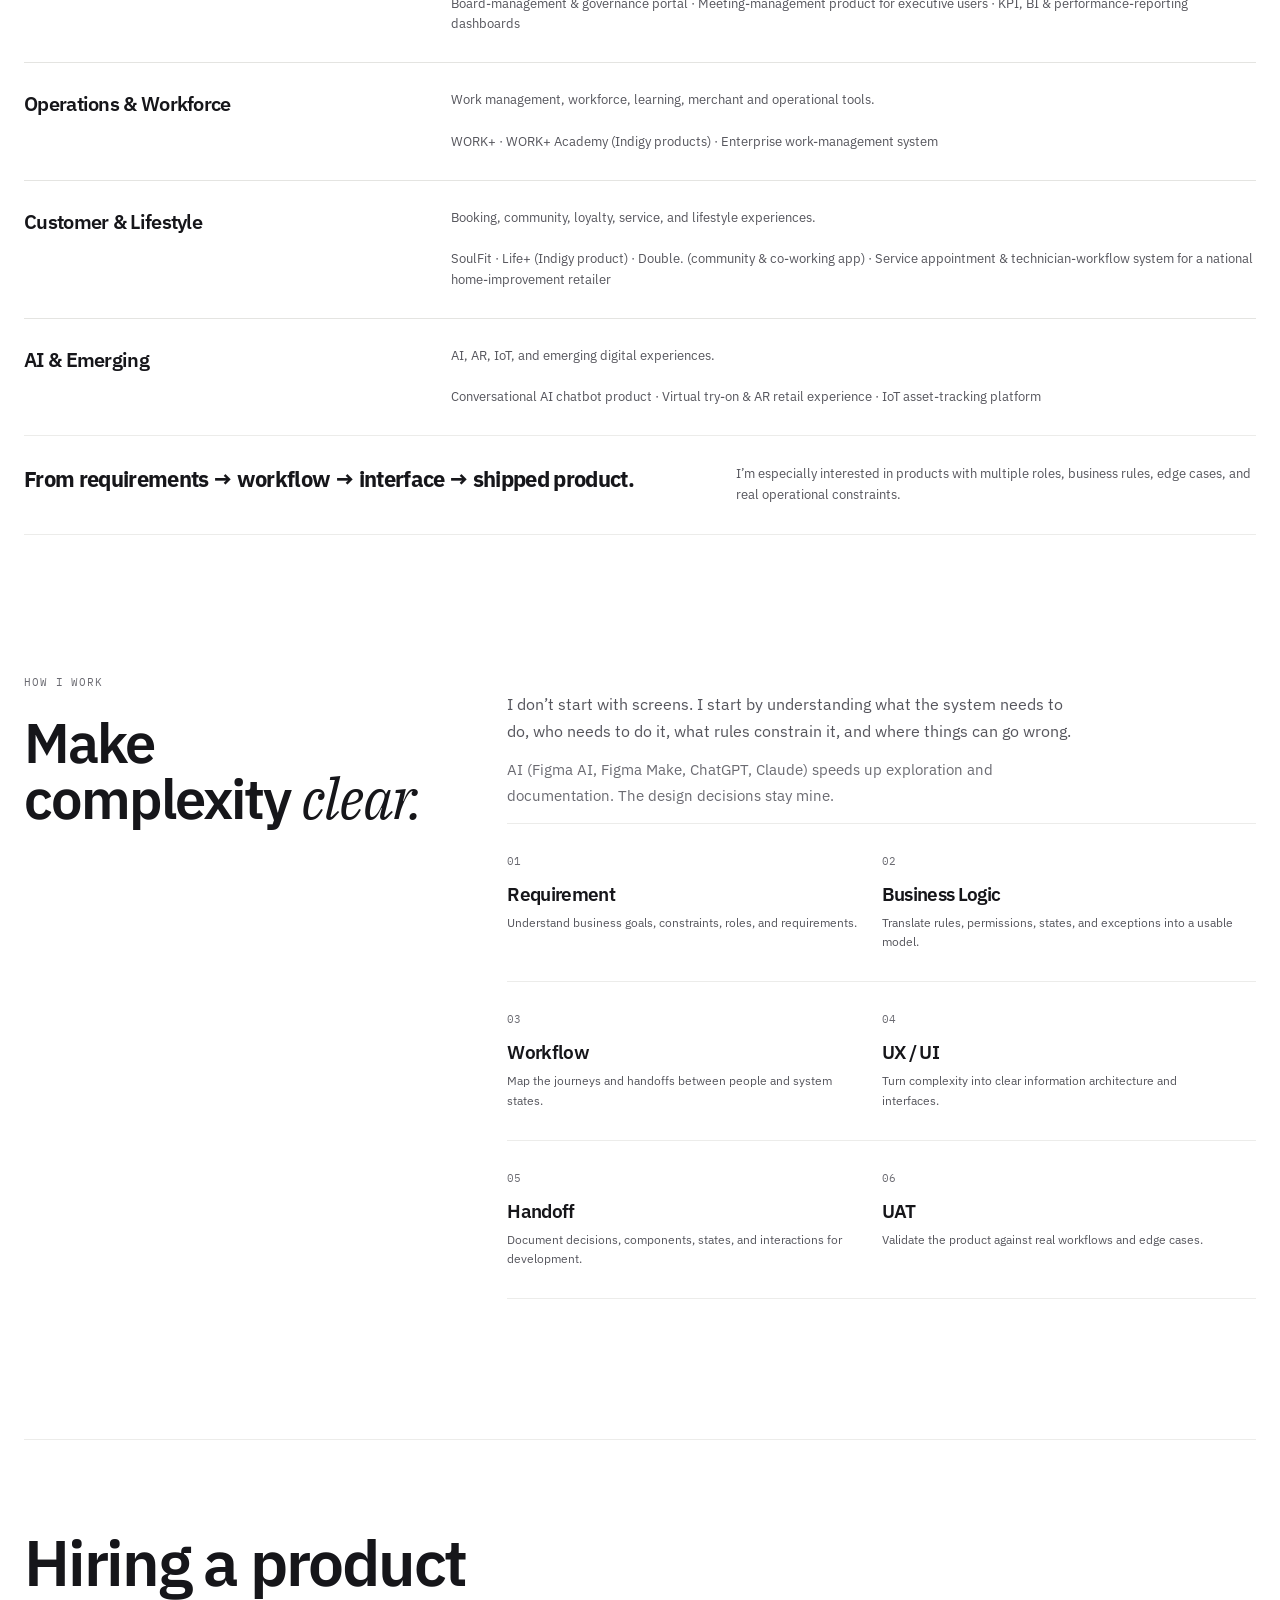
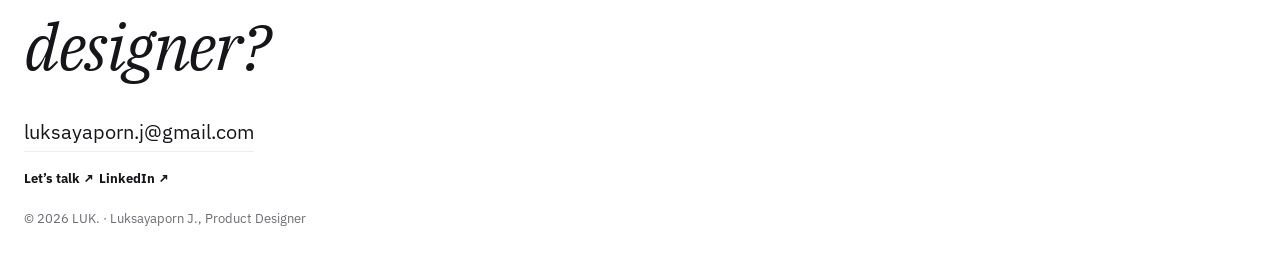
==== commit 1cc372bf: "Deploy" ====
--- a/index.html
+++ b/index.html
@@ -4,10 +4,10 @@
 <meta charset="utf-8">
 <meta name="viewport" content="width=device-width,initial-scale=1">
 <title>Luksayaporn J. — Product Designer · LUK.</title>
-<meta name="description" content="Product Designer in Bangkok: 7 years in software, 5 of them as a Product Designer (UX/UI). Work includes visitor management, café POS, field sales and clinic systems.">
+<meta name="description" content="Product Designer in Bangkok: 7 years in software, 5 of them as a Product Designer (UX/UI). Work includes visitor management, café POS and field sales systems.">
 <meta property="og:type" content="website">
 <meta property="og:title" content="Luksayaporn J. — Product Designer · LUK.">
-<meta property="og:description" content="Product Designer in Bangkok: 7 years in software, 5 of them as a Product Designer (UX/UI). Work includes visitor management, café POS, field sales and clinic systems.">
+<meta property="og:description" content="Product Designer in Bangkok: 7 years in software, 5 of them as a Product Designer (UX/UI). Work includes visitor management, café POS and field sales systems.">
 <meta property="og:url" content="https://luksayapornj-beep.github.io/">
 <meta property="og:image" content="https://luksayapornj-beep.github.io/assets/og/og-card.jpg">
 <meta name="twitter:card" content="summary_large_image">
@@ -113,7 +113,7 @@
 
 
 <section class="section shell" id="work">
-<div class="section-head"><h2>Selected <em>work</em></h2><p>04 / CASE STUDIES</p></div>
+<div class="section-head"><h2>Selected <em>work</em></h2><p>03 / CASE STUDIES</p></div>
 <div class="cases">
 
 <a class="case" href="vms.html">
@@ -129,11 +129,6 @@
 <a class="case" href="field-sales.html">
 <div class="case-copy"><div><span class="case-num">03 / FIELD SALES</span><h3>Field-sales CRM &amp;<br>Sales-operations Platform</h3><p class="case-line">From route plan to paid bill.</p><p class="case-desc">Field-sales CRM &amp; Sales-operations Platform: a tablet app for a B2B distributor’s field sales team, specified for 600+ users, covering route plans, store check-in, billing, and payment in one flow, connected to the client’s ERP and approval rules.</p><span class="case-cta">Read case study →</span></div><div class="tags"><span class="tag tag--role">Only designer · with PM &amp; BA</span><span class="tag">B2B Distribution · Tablet + ERP</span></div></div>
 <div class="case-visual"><img class="hero-img" src="assets/landing/fs-hero.webp" alt="Field sales home, route plan, and billing on tablet" width="1600" height="833" loading="lazy"></div>
-</a>
-
-<a class="case" href="clinic.html">
-<div class="case-copy"><div><span class="case-num">04 / CLINIC</span><h3>Healthcare POS, CRM &amp;<br>Clinic Operations Platform</h3><p class="case-line">One course balance. Every screen.</p><p class="case-desc">Healthcare POS, CRM &amp; Clinic Operations Platform for a multi-branch aesthetic clinic. Front-desk check-in, sales and course deduction on POS, treatment notes on the doctor’s tablet, and management approvals all read the same customer course balance.</p><span class="case-cta">Read case study →</span></div><div class="tags"><span class="tag tag--role">UX/UI Designer · with PM &amp; BA</span><span class="tag">Healthcare · Web + Tablet</span></div></div>
-<div class="case-visual"><img class="hero-img" src="assets/landing/clinic-hero.webp" alt="Clinic business dashboard on desktop with the doctor’s treatment-notes tablet" width="1600" height="927" loading="lazy"></div>
 </a>
 </div>
 <p class="cs-note"><b>Confidentiality note:</b> Client identity, product naming, brand elements, and data have been anonymised. The project context, my role, process, and design decisions are represented accurately at an appropriate level of detail.</p>
